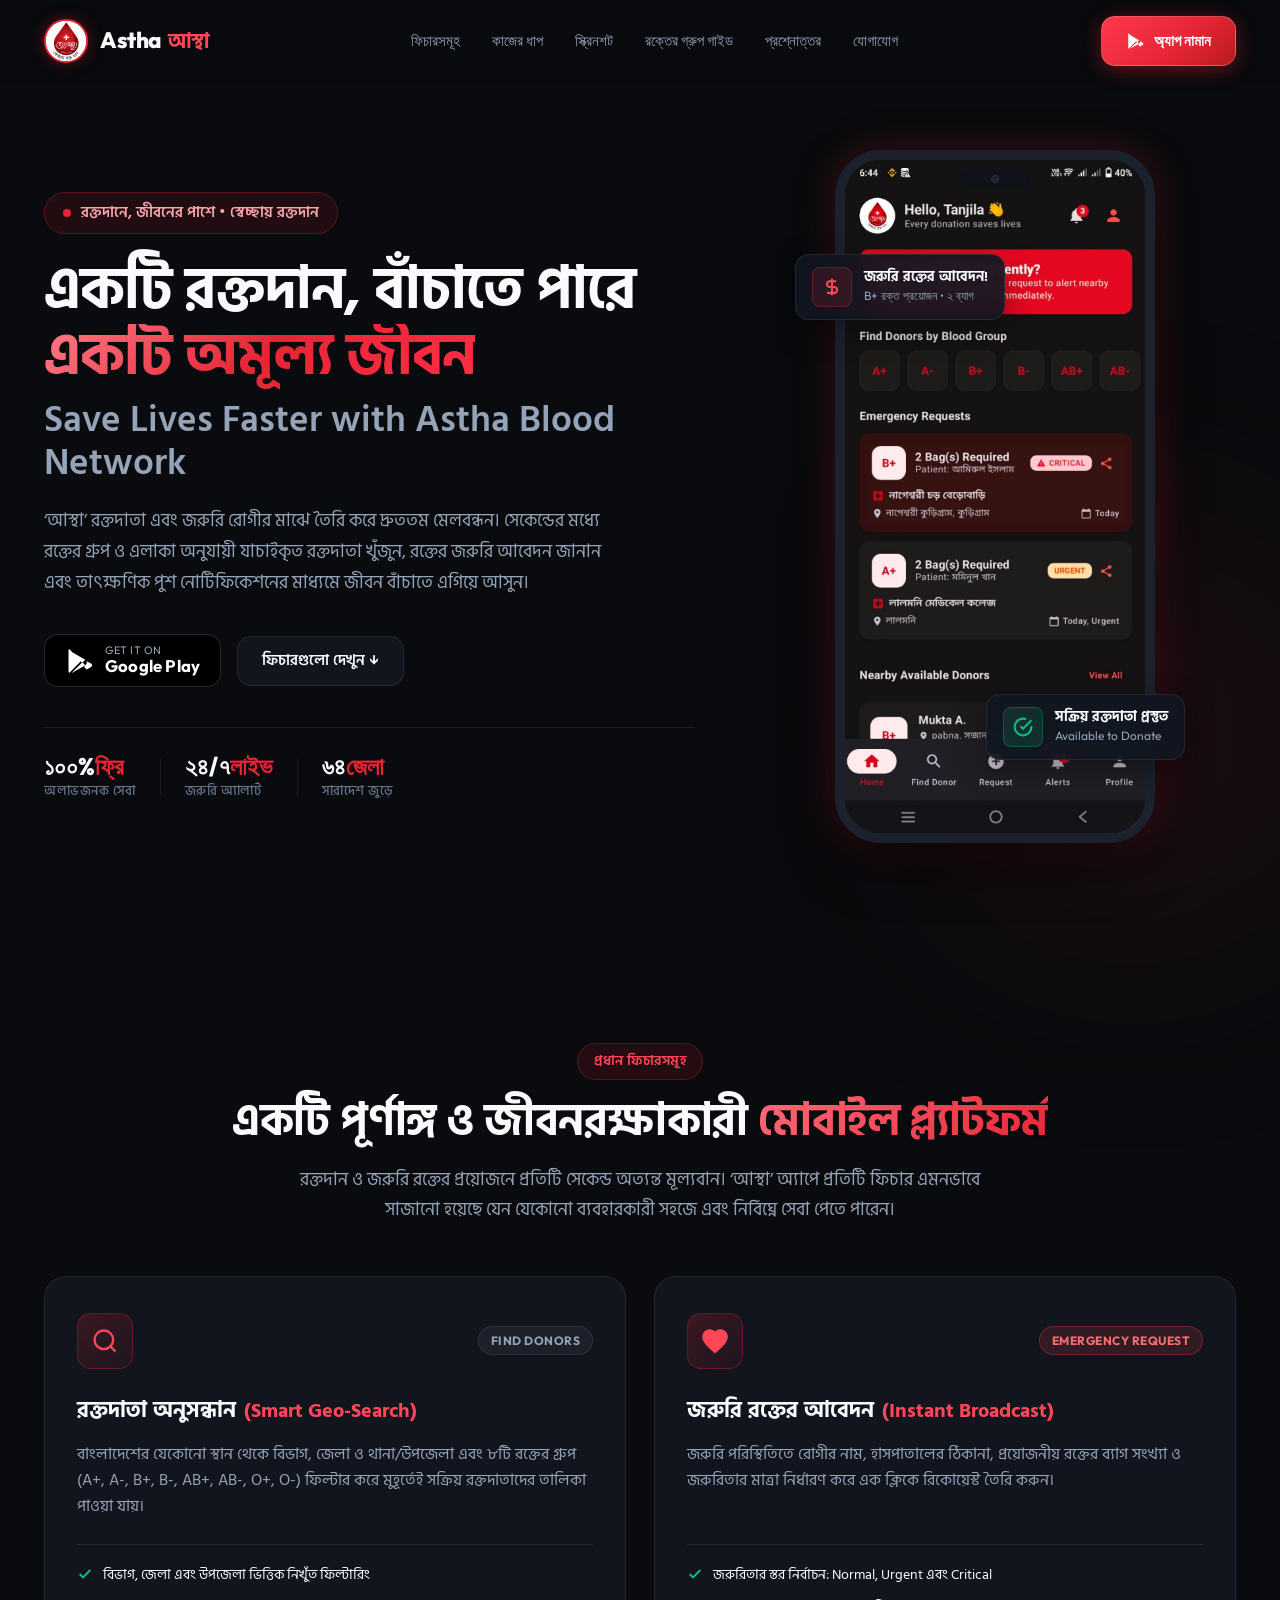
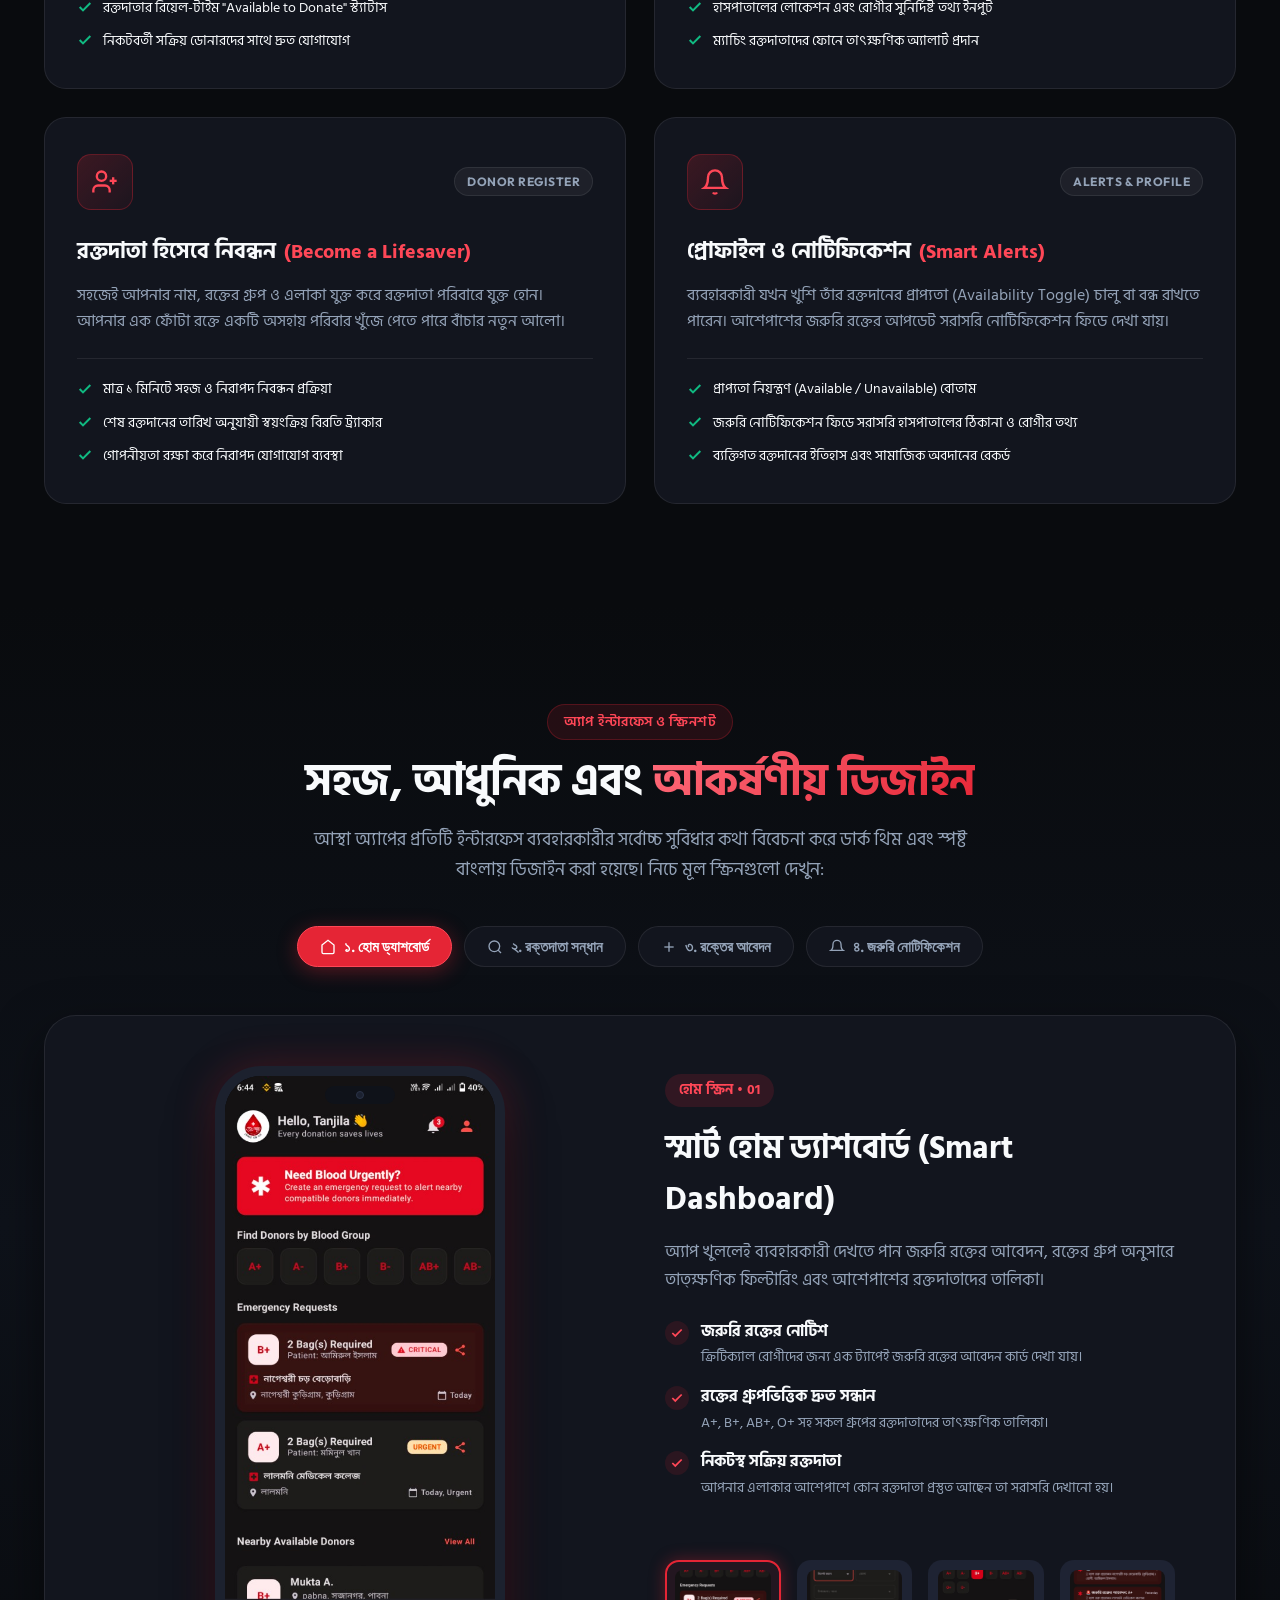
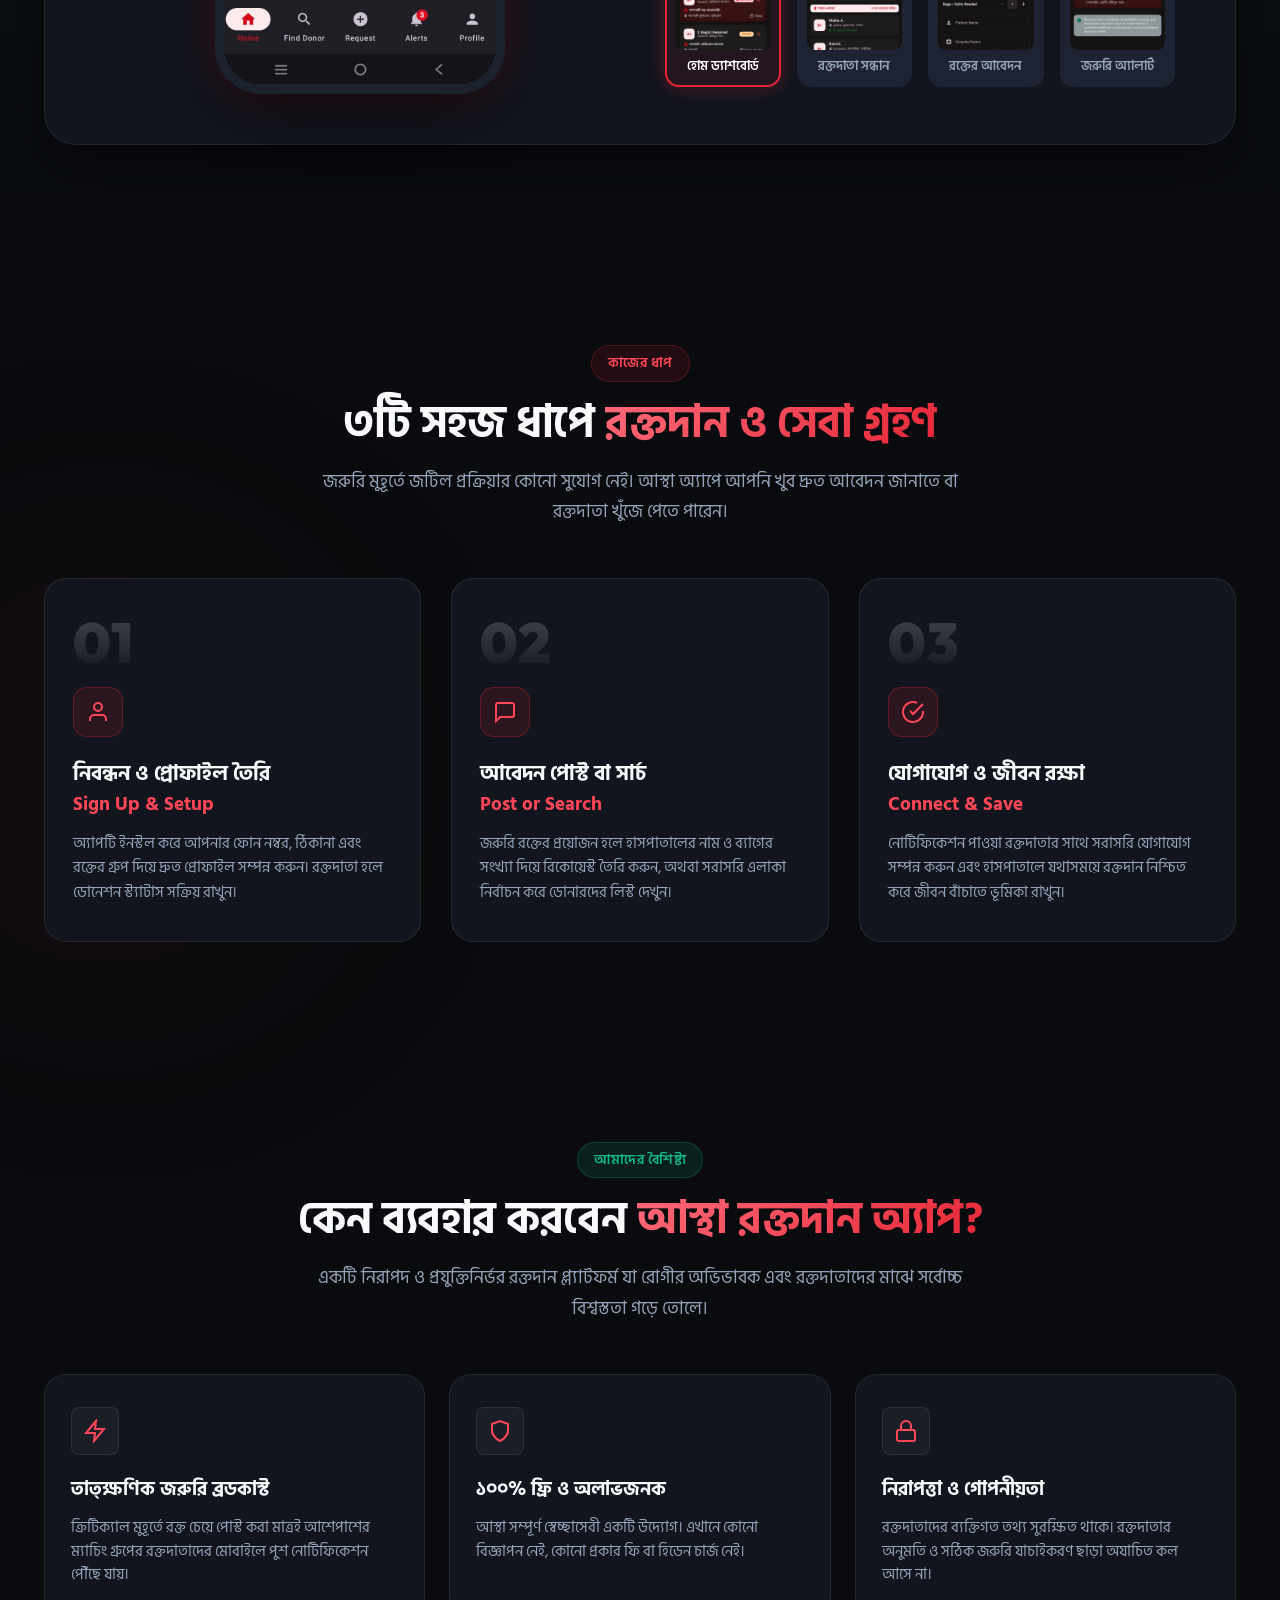
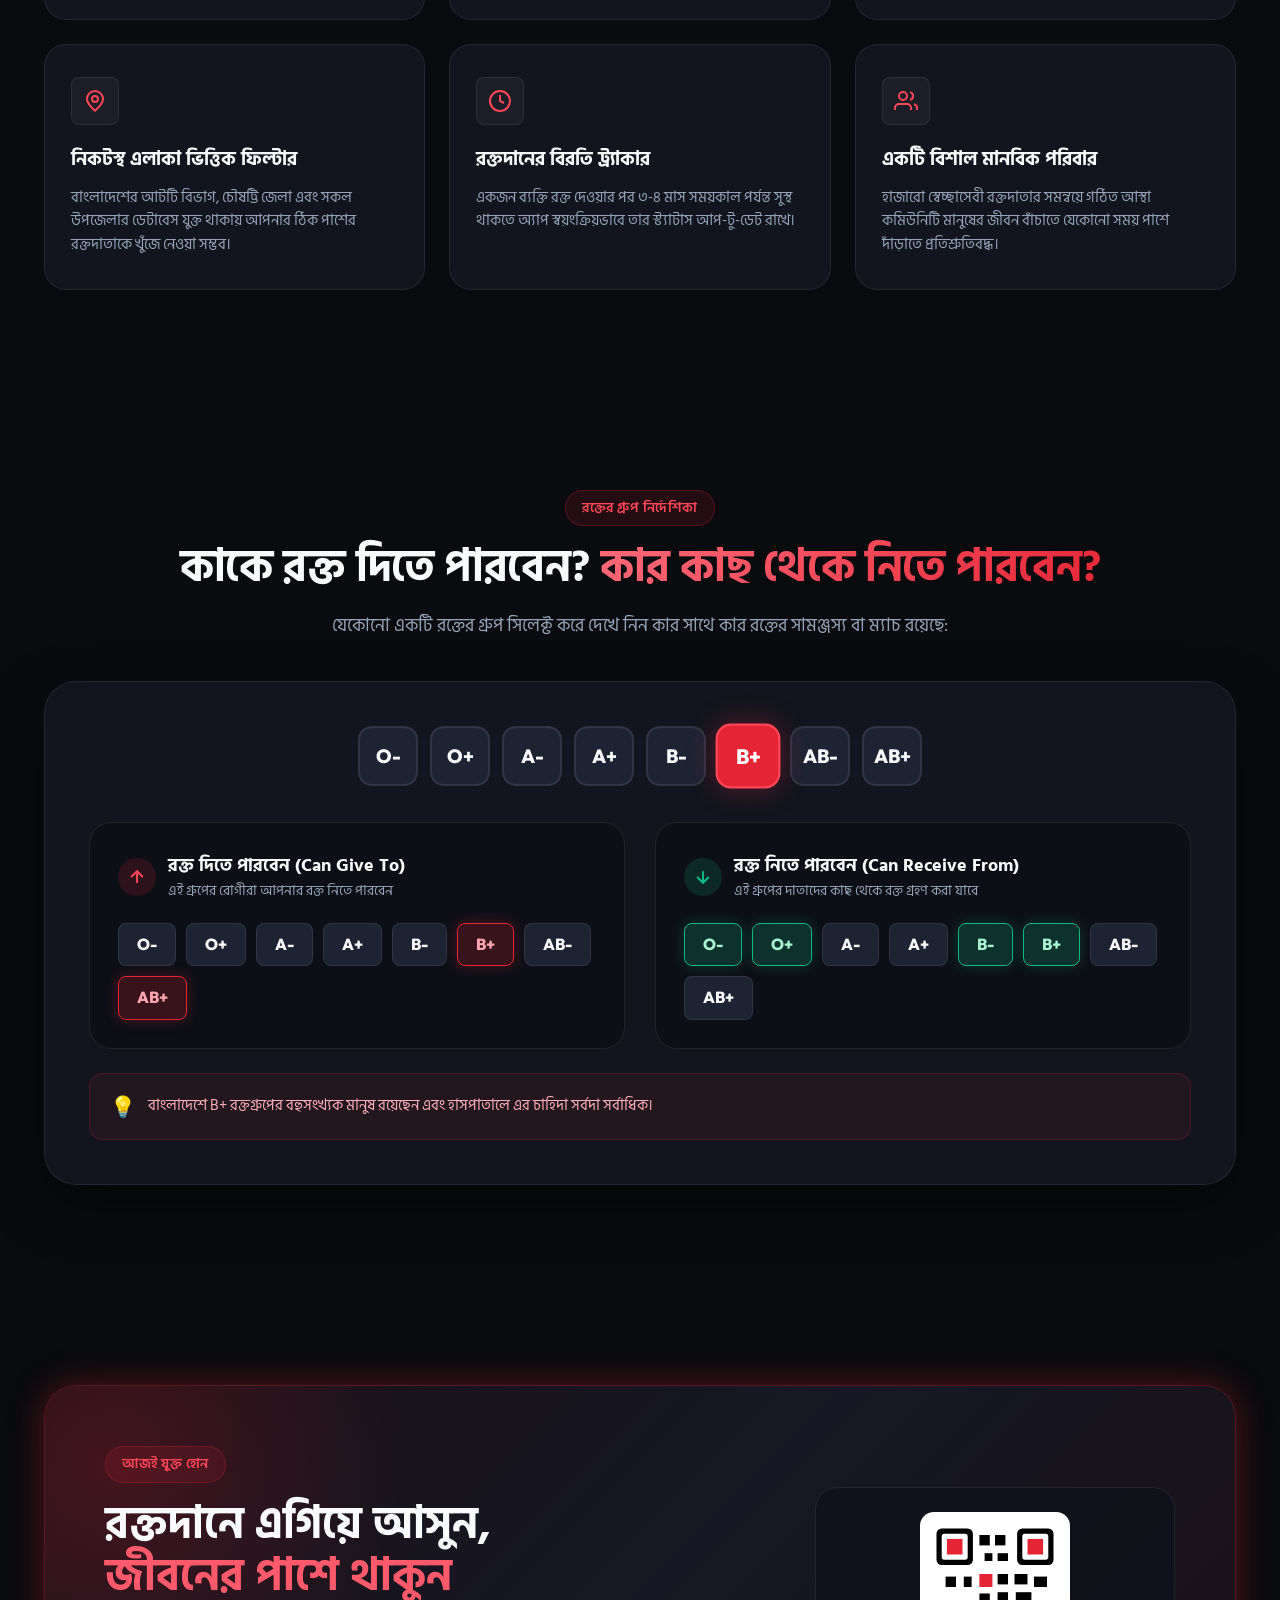
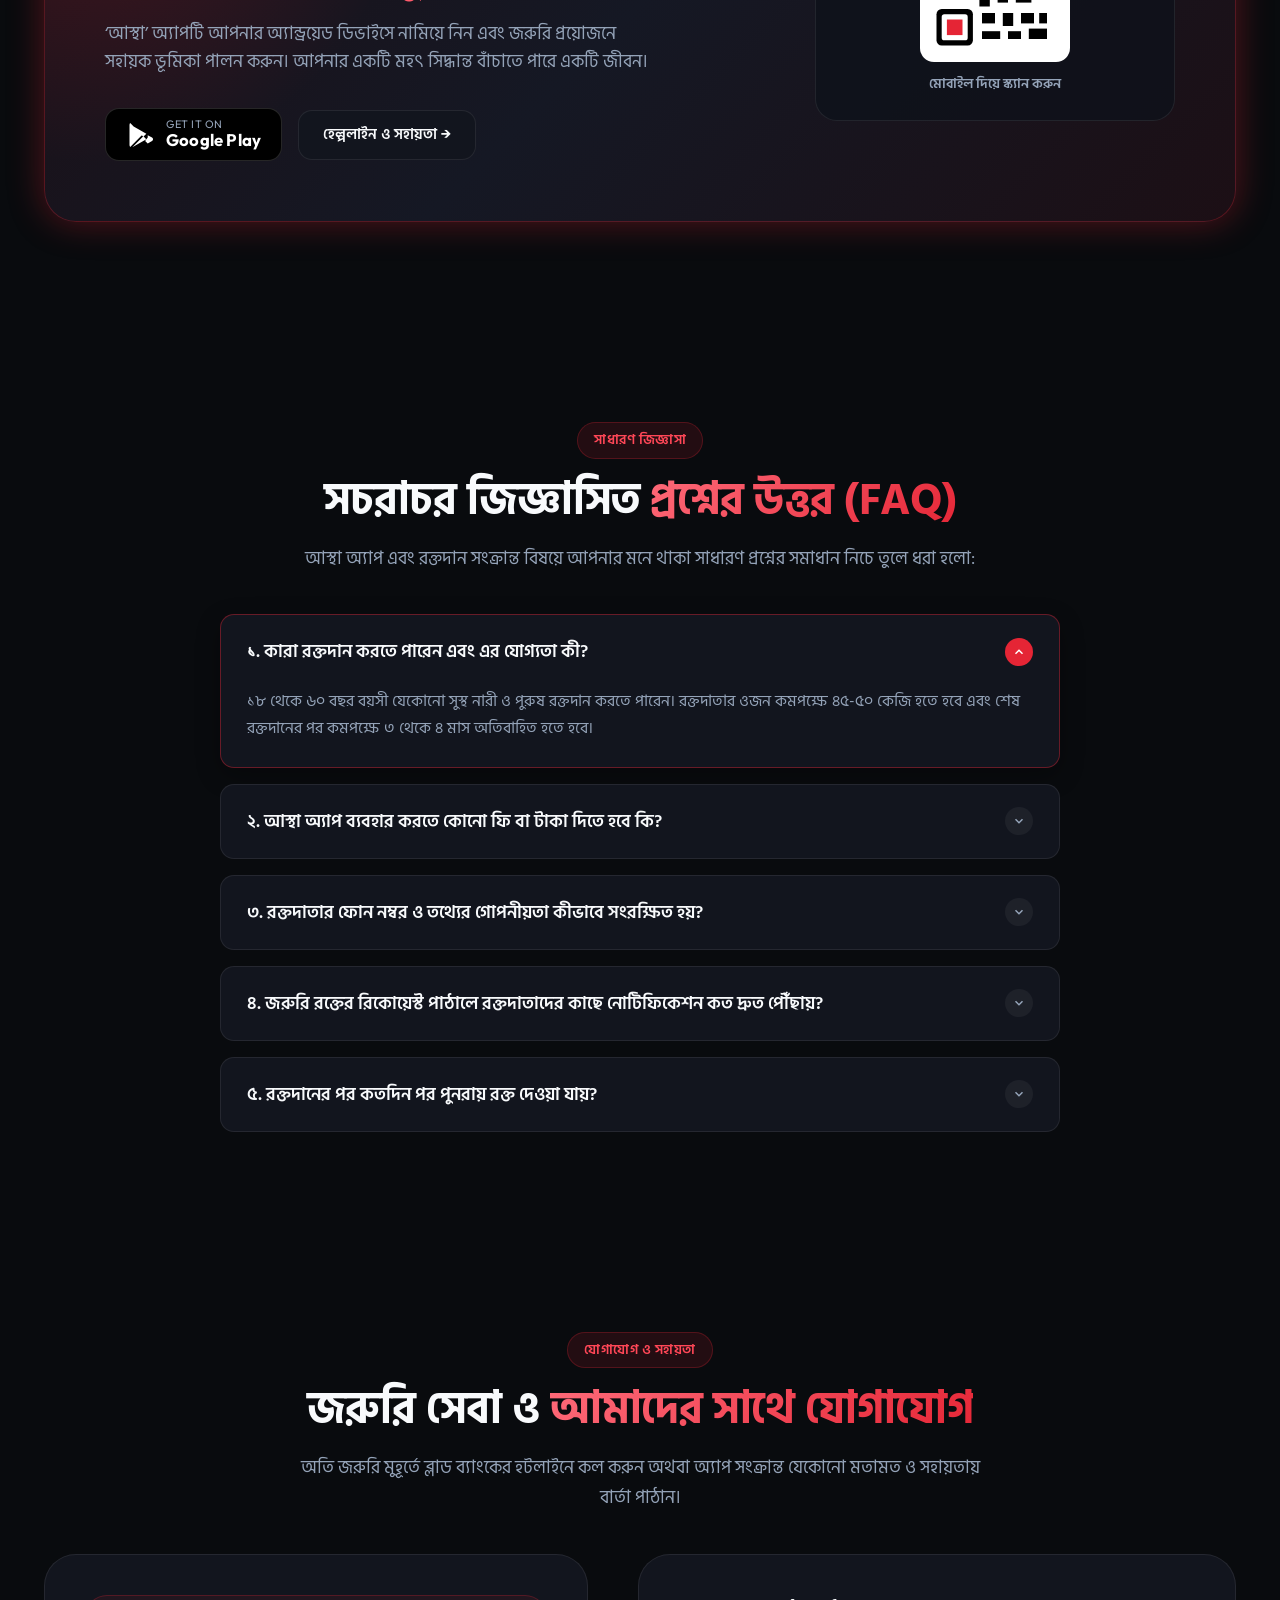
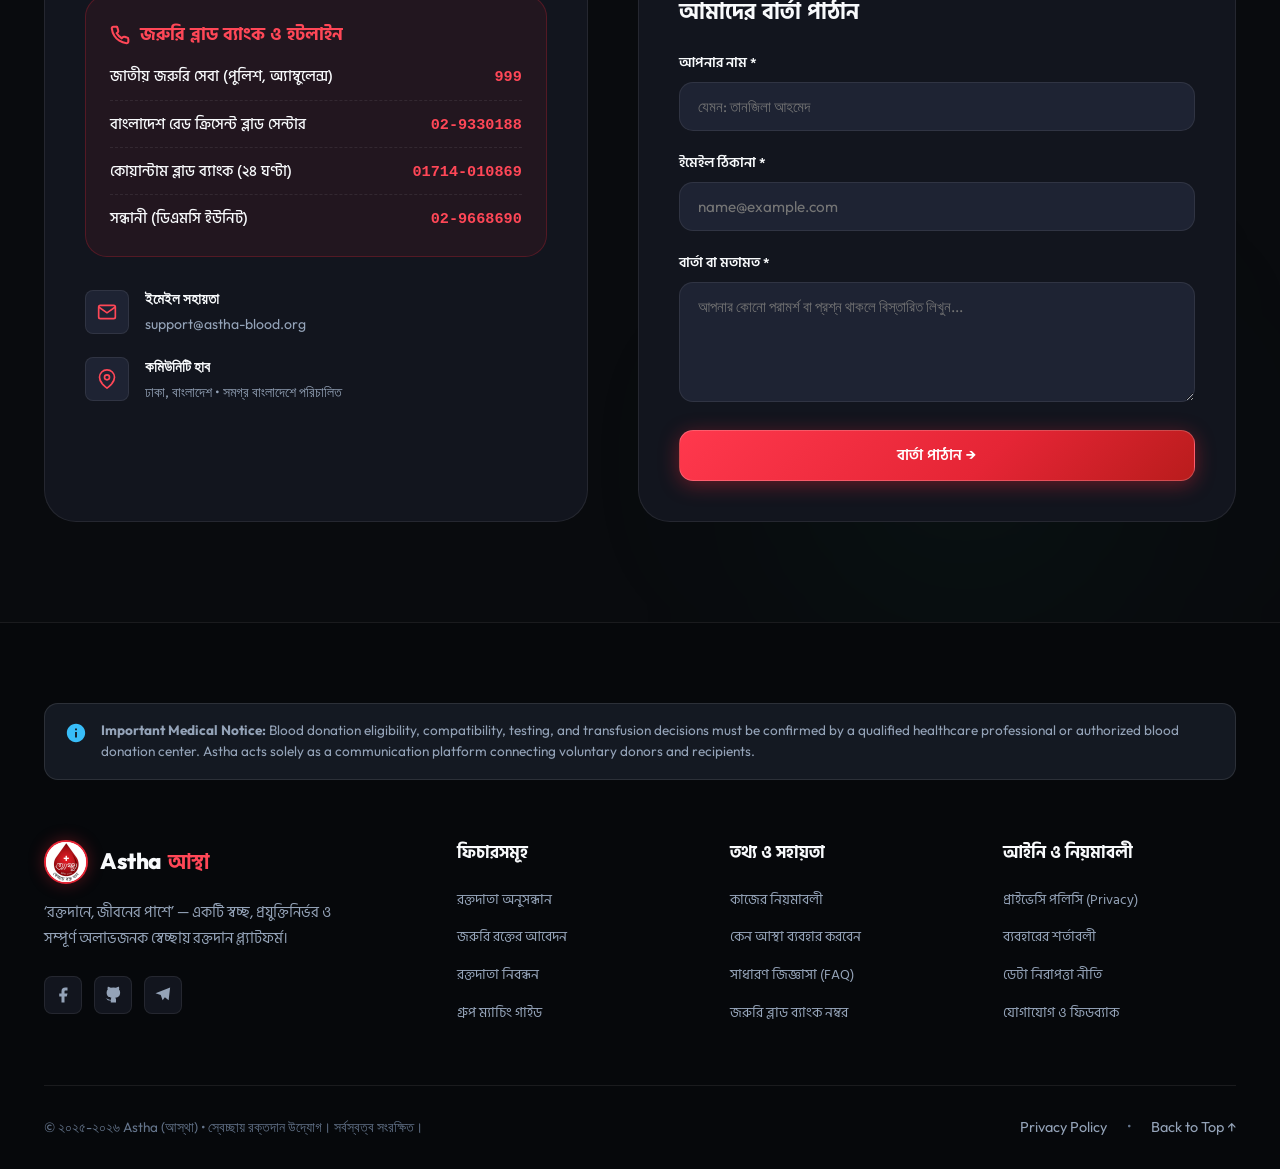
==== index.html @ 43934f1a "Initial Astha landing page" ====
<!DOCTYPE html>
<html lang="bn">
<head>
  <meta charset="UTF-8">
  <meta name="viewport" content="width=device-width, initial-scale=1.0">
  
  <!-- Primary Meta Tags -->
  <title>Astha (আস্থা) - রক্তদানে, জীবনের পাশে | Android Blood Donation App</title>
  <meta name="title" content="Astha (আস্থা) - রক্তদানে, জীবনের পাশে | Android Blood Donation App">
  <meta name="description" content="আস্থা (Astha) বাংলাদেশের একটি আধুনিক স্বেচ্ছায় রক্তদান অ্যান্ড্রয়েড অ্যাপ। জরুরি রক্তের প্রয়োজনে রক্তদাতা খুঁজুন, রক্তের আবেদন তৈরি করুন এবং তাৎক্ষণিক অ্যালার্ট পান।">
  <meta name="keywords" content="Astha, আস্থা, রক্তদান, রক্তদাতা, Blood Donation App, Bangladesh Blood Bank, Blood Donor App, স্বেচ্ছায় রক্তদান">
  <meta name="author" content="Astha Team">
  <meta name="theme-color" content="#E52535">

  <!-- Open Graph / Facebook -->
  <meta property="og:type" content="website">
  <meta property="og:url" content="./">
  <meta property="og:title" content="Astha (আস্থা) - রক্তদানে, জীবনের পাশে">
  <meta property="og:description" content="জরুরি রক্তের প্রয়োজনে মুহূর্তের মধ্যে নিকটস্থ রক্তদাতা খুঁজুন এবং আবেদন জানান। সম্পূর্ণ বিনামূল্যে এবং নিরাপদ।">
  <meta property="og:image" content="./assets/images/logo.jpg">

  <!-- Favicon -->
  <link rel="icon" type="image/svg+xml" href="./assets/images/favicon.svg">
  <link rel="shortcut icon" href="./assets/images/favicon.svg">

  <!-- Stylesheet -->
  <link rel="stylesheet" href="./css/style.css">
</head>
<body>

  <!-- Ambient Light Effects -->
  <div class="bg-ambient bg-ambient-1" aria-hidden="true"></div>
  <div class="bg-ambient bg-ambient-2" aria-hidden="true"></div>
  <div class="bg-ambient bg-ambient-3" aria-hidden="true"></div>

  <!-- Navigation Bar -->
  <header class="navbar" id="navbar">
    <div class="container nav-container">
      <a href="./index.html" class="brand-logo" id="navBrand">
        <div class="logo-img-wrapper">
          <img src="./assets/images/logo.jpg" alt="Astha Logo" width="40" height="40">
        </div>
        <div class="brand-name">
          Astha <span class="brand-name-bn">আস্থা</span>
        </div>
      </a>

      <!-- Desktop Nav Links -->
      <ul class="nav-links">
        <li><a href="#features" class="nav-link">ফিচারসমূহ</a></li>
        <li><a href="#how-it-works" class="nav-link">কাজের ধাপ</a></li>
        <li><a href="#screenshots" class="nav-link">স্ক্রিনশট</a></li>
        <li><a href="#compatibility" class="nav-link">রক্তের গ্রুপ গাইড</a></li>
        <li><a href="#faq" class="nav-link">প্রশ্নোত্তর</a></li>
        <li><a href="#contact" class="nav-link">যোগাযোগ</a></li>
      </ul>

      <!-- Nav CTA -->
      <div class="nav-cta">
        <a href="#download" class="btn btn-primary" id="headerDownloadBtn">
          <svg width="18" height="18" viewBox="0 0 24 24" fill="currentColor">
            <path d="M3.609 1.814L13.792 12 3.61 22.186a2.38 2.38 0 0 1-.61-1.637V3.451c0-.624.23-1.206.609-1.637zm11.24 11.24l2.58 2.58-12.01 6.84 9.43-9.42zm2.58-2.108l-2.58 2.58-9.43-9.42 12.01 6.84zm1.196 1.183l3.68 2.09a1.69 1.69 0 0 1 0 2.962l-3.68 2.09-2.22-2.22 2.22-2.922z"/>
          </svg>
          অ্যাপ নামান
        </a>
        <button class="mobile-toggle" id="mobileToggle" aria-label="Toggle Menu">
          <span></span>
          <span></span>
          <span></span>
        </button>
      </div>
    </div>
  </header>

  <!-- Mobile Drawer -->
  <div class="mobile-drawer" id="mobileDrawer">
    <ul class="mobile-nav-links">
      <li><a href="#features" class="mobile-nav-link"><span>ফিচারসমূহ (Features)</span> <span>&rarr;</span></a></li>
      <li><a href="#how-it-works" class="mobile-nav-link"><span>কাজের ধাপ (How it Works)</span> <span>&rarr;</span></a></li>
      <li><a href="#screenshots" class="mobile-nav-link"><span>অ্যাপ স্ক্রিনশট (Screenshots)</span> <span>&rarr;</span></a></li>
      <li><a href="#compatibility" class="mobile-nav-link"><span>রক্তের গ্রুপ নির্দেশিকা</span> <span>&rarr;</span></a></li>
      <li><a href="#why-astha" class="mobile-nav-link"><span>কেন আস্থা? (Why Astha)</span> <span>&rarr;</span></a></li>
      <li><a href="#faq" class="mobile-nav-link"><span>সাধারণ জিজ্ঞাসা (FAQ)</span> <span>&rarr;</span></a></li>
      <li><a href="#contact" class="mobile-nav-link"><span>জরুরি হেল্পলাইন ও যোগাযোগ</span> <span>&rarr;</span></a></li>
      <li><a href="./privacy.html" class="mobile-nav-link"><span>প্রাইভেসি পলিসি (Privacy Policy)</span> <span>&rarr;</span></a></li>
    </ul>
    <div style="margin-top: auto;">
      <a href="#download" class="btn btn-primary" style="width: 100%; text-align: center;">
        Google Play থেকে ডাউনলোড করুন
      </a>
    </div>
  </div>

  <!-- Hero Section -->
  <section class="section hero-section" id="hero">
    <div class="container hero-grid">
      
      <!-- Hero Content -->
      <div class="hero-content">
        <div class="hero-badge">
          <div class="pulse-dot"></div>
          <span class="hero-badge-text bn-font">রক্তদানে, জীবনের পাশে • স্বেচ্ছায় রক্তদান</span>
        </div>

        <h1 class="hero-title bn-font">
          একটি রক্তদান, বাঁচাতে পারে<br>
          <span class="gradient-text">একটি অমূল্য জীবন</span>
          <span class="bn-sub">Save Lives Faster with Astha Blood Network</span>
        </h1>

        <p class="hero-description bn-font">
          ‘আস্থা’ রক্তদাতা এবং জরুরি রোগীর মাঝে তৈরি করে দ্রুততম মেলবন্ধন। সেকেন্ডের মধ্যে রক্তের গ্রুপ ও এলাকা অনুযায়ী যাচাইকৃত রক্তদাতা খুঁজুন, রক্তের জরুরি আবেদন জানান এবং তাৎক্ষণিক পুশ নোটিফিকেশনের মাধ্যমে জীবন বাঁচাতে এগিয়ে আসুন।
        </p>

        <!-- CTA Buttons -->
        <div class="hero-actions">
          <a href="#download" class="btn-playstore" id="heroPlayBtn">
            <svg class="playstore-icon" viewBox="0 0 24 24" fill="currentColor">
              <path d="M3.609 1.814L13.792 12 3.61 22.186a2.38 2.38 0 0 1-.61-1.637V3.451c0-.624.23-1.206.609-1.637zm11.24 11.24l2.58 2.58-12.01 6.84 9.43-9.42zm2.58-2.108l-2.58 2.58-9.43-9.42 12.01 6.84zm1.196 1.183l3.68 2.09a1.69 1.69 0 0 1 0 2.962l-3.68 2.09-2.22-2.22 2.22-2.922z"/>
            </svg>
            <div>
              <span class="playstore-sub">GET IT ON</span>
              <span class="playstore-main">Google Play</span>
            </div>
          </a>

          <a href="#features" class="btn btn-secondary bn-font" id="heroLearnBtn">
            ফিচারগুলো দেখুন &darr;
          </a>
        </div>

        <!-- Trust / Stats Bar -->
        <div class="hero-stats">
          <div class="stat-item">
            <div class="stat-number">১০০%<span>ফ্রি</span></div>
            <div class="stat-label bn-font">অলাভজনক সেবা</div>
          </div>
          <div class="stat-divider"></div>
          <div class="stat-item">
            <div class="stat-number">২৪/৭<span>লাইভ</span></div>
            <div class="stat-label bn-font">জরুরি অ্যালার্ট</div>
          </div>
          <div class="stat-divider"></div>
          <div class="stat-item">
            <div class="stat-number">৬৪<span>জেলা</span></div>
            <div class="stat-label bn-font">সারাদেশ জুড়ে</div>
          </div>
        </div>
      </div>

      <!-- Hero Visual Phone Mockup -->
      <div class="hero-visual">
        <div class="phone-mockup-wrapper">
          <div class="phone-glow-ring"></div>
          
          <!-- Floating Badge 1: Emergency Blood Request -->
          <div class="floating-badge floating-badge-1">
            <div class="badge-icon-box red">
              <svg width="20" height="20" viewBox="0 0 24 24" fill="none" stroke="currentColor" stroke-width="2.5">
                <path d="M12 2v20M17 5H9.5a3.5 3.5 0 0 0 0 7h5a3.5 3.5 0 0 1 0 7H6"></path>
              </svg>
            </div>
            <div>
              <div class="badge-text-title bn-font">জরুরি রক্তের আবেদন!</div>
              <div class="badge-text-sub">B+ রক্ত প্রয়োজন • ২ ব্যাগ</div>
            </div>
          </div>

          <!-- Phone Frame -->
          <div class="phone-frame">
            <div class="phone-camera-notch">
              <div class="notch-lens"></div>
            </div>
            <img src="./assets/images/screen-home.jpg" alt="Astha Home Dashboard Screen" class="phone-screen" id="heroScreenImg">
          </div>

          <!-- Floating Badge 2: Available Donors -->
          <div class="floating-badge floating-badge-2">
            <div class="badge-icon-box green">
              <svg width="20" height="20" viewBox="0 0 24 24" fill="none" stroke="currentColor" stroke-width="2.5">
                <path d="M22 11.08V12a10 10 0 1 1-5.93-9.14"></path>
                <polyline points="22 4 12 14.01 9 11.01"></polyline>
              </svg>
            </div>
            <div>
              <div class="badge-text-title bn-font">সক্রিয় রক্তদাতা প্রস্তুত</div>
              <div class="badge-text-sub">Available to Donate</div>
            </div>
          </div>

        </div>
      </div>

    </div>
  </section>

  <!-- Core App Features Section -->
  <section class="section" id="features">
    <div class="container">
      
      <div class="text-center">
        <div class="section-tag bn-font">প্রধান ফিচারসমূহ</div>
        <h2 class="section-title bn-font">
          একটি পূর্ণাঙ্গ ও জীবনরক্ষাকারী <span>মোবাইল প্ল্যাটফর্ম</span>
        </h2>
        <p class="section-desc bn-font">
          রক্তদান ও জরুরি রক্তের প্রয়োজনে প্রতিটি সেকেন্ড অত্যন্ত মূল্যবান। ‘আস্থা’ অ্যাপে প্রতিটি ফিচার এমনভাবে সাজানো হয়েছে যেন যেকোনো ব্যবহারকারী সহজে এবং নির্বিঘ্নে সেবা পেতে পারেন।
        </p>
      </div>

      <div class="features-grid">

        <!-- Feature 1: Find Blood Donor -->
        <div class="feature-card" id="feature-find-donor">
          <div class="feature-card-header">
            <div class="feature-icon-wrapper">
              <svg width="28" height="28" viewBox="0 0 24 24" fill="none" stroke="currentColor" stroke-width="2">
                <circle cx="11" cy="11" r="8"></circle>
                <line x1="21" y1="21" x2="16.65" y2="16.65"></line>
              </svg>
            </div>
            <span class="feature-pill">Find Donors</span>
          </div>
          <h3 class="feature-title bn-font">
            রক্তদাতা অনুসন্ধান <span class="feature-title-bn">(Smart Geo-Search)</span>
          </h3>
          <p class="feature-description bn-font">
            বাংলাদেশের যেকোনো স্থান থেকে বিভাগ, জেলা ও থানা/উপজেলা এবং ৮টি রক্তের গ্রুপ (A+, A-, B+, B-, AB+, AB-, O+, O-) ফিল্টার করে মুহূর্তেই সক্রিয় রক্তদাতাদের তালিকা পাওয়া যায়।
          </p>
          <ul class="feature-highlights bn-font">
            <li class="feature-highlight-item">
              <svg width="16" height="16" viewBox="0 0 24 24" fill="none" stroke="currentColor" stroke-width="3"><polyline points="20 6 9 17 4 12"></polyline></svg>
              <span>বিভাগ, জেলা এবং উপজেলা ভিত্তিক নিখুঁত ফিল্টারিং</span>
            </li>
            <li class="feature-highlight-item">
              <svg width="16" height="16" viewBox="0 0 24 24" fill="none" stroke="currentColor" stroke-width="3"><polyline points="20 6 9 17 4 12"></polyline></svg>
              <span>রক্তদাতার রিয়েল-টাইম "Available to Donate" স্ট্যাটাস</span>
            </li>
            <li class="feature-highlight-item">
              <svg width="16" height="16" viewBox="0 0 24 24" fill="none" stroke="currentColor" stroke-width="3"><polyline points="20 6 9 17 4 12"></polyline></svg>
              <span>নিকটবর্তী সক্রিয় ডোনারদের সাথে দ্রুত যোগাযোগ</span>
            </li>
          </ul>
        </div>

        <!-- Feature 2: Create Blood Request -->
        <div class="feature-card" id="feature-blood-request">
          <div class="feature-card-header">
            <div class="feature-icon-wrapper">
              <svg width="28" height="28" viewBox="0 0 24 24" fill="none" stroke="currentColor" stroke-width="2">
                <path d="M12 21.35l-1.45-1.32C5.4 15.36 2 12.28 2 8.5 2 5.42 4.42 3 7.5 3c1.74 0 3.41.81 4.5 2.09C13.09 3.81 14.76 3 16.5 3 19.58 3 22 5.42 22 8.5c0 3.78-3.4 6.86-8.55 11.54L12 21.35z" fill="currentColor"/>
              </svg>
            </div>
            <span class="feature-pill urgency">Emergency Request</span>
          </div>
          <h3 class="feature-title bn-font">
            জরুরি রক্তের আবেদন <span class="feature-title-bn">(Instant Broadcast)</span>
          </h3>
          <p class="feature-description bn-font">
            জরুরি পরিস্থিতিতে রোগীর নাম, হাসপাতালের ঠিকানা, প্রয়োজনীয় রক্তের ব্যাগ সংখ্যা ও জরুরিতার মাত্রা নির্ধারণ করে এক ক্লিকে রিকোয়েস্ট তৈরি করুন।
          </p>
          <ul class="feature-highlights bn-font">
            <li class="feature-highlight-item">
              <svg width="16" height="16" viewBox="0 0 24 24" fill="none" stroke="currentColor" stroke-width="3"><polyline points="20 6 9 17 4 12"></polyline></svg>
              <span>জরুরিতার স্তর নির্বাচন: Normal, Urgent এবং Critical</span>
            </li>
            <li class="feature-highlight-item">
              <svg width="16" height="16" viewBox="0 0 24 24" fill="none" stroke="currentColor" stroke-width="3"><polyline points="20 6 9 17 4 12"></polyline></svg>
              <span>হাসপাতালের লোকেশন এবং রোগীর সুনির্দিষ্ট তথ্য ইনপুট</span>
            </li>
            <li class="feature-highlight-item">
              <svg width="16" height="16" viewBox="0 0 24 24" fill="none" stroke="currentColor" stroke-width="3"><polyline points="20 6 9 17 4 12"></polyline></svg>
              <span>ম্যাচিং রক্তদাতাদের ফোনে তাৎক্ষণিক অ্যালার্ট প্রদান</span>
            </li>
          </ul>
        </div>

        <!-- Feature 3: Donor Registration -->
        <div class="feature-card" id="feature-donor-registration">
          <div class="feature-card-header">
            <div class="feature-icon-wrapper">
              <svg width="28" height="28" viewBox="0 0 24 24" fill="none" stroke="currentColor" stroke-width="2">
                <path d="M16 21v-2a4 4 0 0 0-4-4H6a4 4 0 0 0-4 4v2"></path>
                <circle cx="9" cy="7" r="4"></circle>
                <line x1="19" y1="8" x2="19" y2="14"></line>
                <line x1="22" y1="11" x2="16" y2="11"></line>
              </svg>
            </div>
            <span class="feature-pill">Donor Register</span>
          </div>
          <h3 class="feature-title bn-font">
            রক্তদাতা হিসেবে নিবন্ধন <span class="feature-title-bn">(Become a Lifesaver)</span>
          </h3>
          <p class="feature-description bn-font">
            সহজেই আপনার নাম, রক্তের গ্রুপ ও এলাকা যুক্ত করে রক্তদাতা পরিবারে যুক্ত হোন। আপনার এক ফোঁটা রক্তে একটি অসহায় পরিবার খুঁজে পেতে পারে বাঁচার নতুন আলো।
          </p>
          <ul class="feature-highlights bn-font">
            <li class="feature-highlight-item">
              <svg width="16" height="16" viewBox="0 0 24 24" fill="none" stroke="currentColor" stroke-width="3"><polyline points="20 6 9 17 4 12"></polyline></svg>
              <span>মাত্র ১ মিনিটে সহজ ও নিরাপদ নিবন্ধন প্রক্রিয়া</span>
            </li>
            <li class="feature-highlight-item">
              <svg width="16" height="16" viewBox="0 0 24 24" fill="none" stroke="currentColor" stroke-width="3"><polyline points="20 6 9 17 4 12"></polyline></svg>
              <span>শেষ রক্তদানের তারিখ অনুযায়ী স্বয়ংক্রিয় বিরতি ট্র্যাকার</span>
            </li>
            <li class="feature-highlight-item">
              <svg width="16" height="16" viewBox="0 0 24 24" fill="none" stroke="currentColor" stroke-width="3"><polyline points="20 6 9 17 4 12"></polyline></svg>
              <span>গোপনীয়তা রক্ষা করে নিরাপদ যোগাযোগ ব্যবস্থা</span>
            </li>
          </ul>
        </div>

        <!-- Feature 4: User Profile & Alerts -->
        <div class="feature-card" id="feature-profile">
          <div class="feature-card-header">
            <div class="feature-icon-wrapper">
              <svg width="28" height="28" viewBox="0 0 24 24" fill="none" stroke="currentColor" stroke-width="2">
                <path d="M18 8A6 6 0 0 0 6 8c0 7-3 9-3 9h18s-3-2-3-9"></path>
                <path d="M13.73 21a2 2 0 0 1-3.46 0"></path>
              </svg>
            </div>
            <span class="feature-pill">Alerts & Profile</span>
          </div>
          <h3 class="feature-title bn-font">
            প্রোফাইল ও নোটিফিকেশন <span class="feature-title-bn">(Smart Alerts)</span>
          </h3>
          <p class="feature-description bn-font">
            ব্যবহারকারী যখন খুশি তাঁর রক্তদানের প্রাপ্যতা (Availability Toggle) চালু বা বন্ধ রাখতে পারেন। আশেপাশের জরুরি রক্তের আপডেট সরাসরি নোটিফিকেশন ফিডে দেখা যায়।
          </p>
          <ul class="feature-highlights bn-font">
            <li class="feature-highlight-item">
              <svg width="16" height="16" viewBox="0 0 24 24" fill="none" stroke="currentColor" stroke-width="3"><polyline points="20 6 9 17 4 12"></polyline></svg>
              <span>প্রাপ্যতা নিয়ন্ত্রণ (Available / Unavailable) বোতাম</span>
            </li>
            <li class="feature-highlight-item">
              <svg width="16" height="16" viewBox="0 0 24 24" fill="none" stroke="currentColor" stroke-width="3"><polyline points="20 6 9 17 4 12"></polyline></svg>
              <span>জরুরি নোটিফিকেশন ফিডে সরাসরি হাসপাতালের ঠিকানা ও রোগীর তথ্য</span>
            </li>
            <li class="feature-highlight-item">
              <svg width="16" height="16" viewBox="0 0 24 24" fill="none" stroke="currentColor" stroke-width="3"><polyline points="20 6 9 17 4 12"></polyline></svg>
              <span>ব্যক্তিগত রক্তদানের ইতিহাস এবং সামাজিক অবদানের রেকর্ড</span>
            </li>
          </ul>
        </div>

      </div>
    </div>
  </section>

  <!-- Interactive Screenshots Showcase Section -->
  <section class="section screenshots-section" id="screenshots">
    <div class="container">
      
      <div class="text-center">
        <div class="section-tag bn-font">অ্যাপ ইন্টারফেস ও স্ক্রিনশট</div>
        <h2 class="section-title bn-font">
          সহজ, আধুনিক এবং <span>আকর্ষণীয় ডিজাইন</span>
        </h2>
        <p class="section-desc bn-font">
          আস্থা অ্যাপের প্রতিটি ইন্টারফেস ব্যবহারকারীর সর্বোচ্চ সুবিধার কথা বিবেচনা করে ডার্ক থিম এবং স্পষ্ট বাংলায় ডিজাইন করা হয়েছে। নিচে মূল স্ক্রিনগুলো দেখুন:
        </p>
      </div>

      <!-- Screenshot Navigation Tabs -->
      <div class="screenshots-tabs">
        <button class="screenshot-tab active" data-screen="home">
          <svg width="16" height="16" viewBox="0 0 24 24" fill="none" stroke="currentColor" stroke-width="2"><path d="M3 9l9-7 9 7v11a2 2 0 0 1-2 2H5a2 2 0 0 1-2-2z"></path></svg>
          ১. হোম ড্যাশবোর্ড
        </button>
        <button class="screenshot-tab" data-screen="find">
          <svg width="16" height="16" viewBox="0 0 24 24" fill="none" stroke="currentColor" stroke-width="2"><circle cx="11" cy="11" r="8"></circle><line x1="21" y1="21" x2="16.65" y2="16.65"></line></svg>
          ২. রক্তদাতা সন্ধান
        </button>
        <button class="screenshot-tab" data-screen="request">
          <svg width="16" height="16" viewBox="0 0 24 24" fill="none" stroke="currentColor" stroke-width="2"><line x1="12" y1="5" x2="12" y2="19"></line><line x1="5" y1="12" x2="19" y2="12"></line></svg>
          ৩. রক্তের আবেদন
        </button>
        <button class="screenshot-tab" data-screen="alerts">
          <svg width="16" height="16" viewBox="0 0 24 24" fill="none" stroke="currentColor" stroke-width="2"><path d="M18 8A6 6 0 0 0 6 8c0 7-3 9-3 9h18s-3-2-3-9"></path></svg>
          ৪. জরুরি নোটিফিকেশন
        </button>
      </div>

      <!-- Main Showcase Viewer -->
      <div class="showcase-display">
        
        <!-- Showcase Phone -->
        <div class="showcase-phone-container">
          <div class="showcase-phone">
            <div class="phone-frame">
              <div class="phone-camera-notch">
                <div class="notch-lens"></div>
              </div>
              <img src="./assets/images/screen-home.jpg" alt="Astha Screenshot" class="phone-screen" id="showcaseImg">
            </div>
          </div>
        </div>

        <!-- Showcase Information -->
        <div class="showcase-info">
          <div class="showcase-screen-badge bn-font" id="showcaseBadge">হোম স্ক্রিন • 01</div>
          <h3 class="showcase-title bn-font" id="showcaseTitle">স্মার্ট হোম ড্যাশবোর্ড (Smart Dashboard)</h3>
          <p class="showcase-desc bn-font" id="showcaseDesc">
            অ্যাপ খুললেই ব্যবহারকারী দেখতে পান জরুরি রক্তের আবেদন, রক্তের গ্রুপ অনুসারে তাত্ক্ষণিক ফিল্টারিং এবং আশেপাশের রক্তদাতাদের তালিকা।
          </p>

          <ul class="showcase-bullets bn-font" id="showcaseBullets">
            <li class="showcase-bullet">
              <div class="bullet-icon">
                <svg width="14" height="14" viewBox="0 0 24 24" fill="none" stroke="currentColor" stroke-width="3">
                  <polyline points="20 6 9 17 4 12"></polyline>
                </svg>
              </div>
              <div class="bullet-text">
                <strong>জরুরি রক্তের নোটিশ</strong>
                <span>ক্রিটিক্যাল রোগীদের জন্য এক ট্যাপেই জরুরি রক্তের আবেদন কার্ড দেখা যায়।</span>
              </div>
            </li>
            <li class="showcase-bullet">
              <div class="bullet-icon">
                <svg width="14" height="14" viewBox="0 0 24 24" fill="none" stroke="currentColor" stroke-width="3">
                  <polyline points="20 6 9 17 4 12"></polyline>
                </svg>
              </div>
              <div class="bullet-text">
                <strong>রক্তের গ্রুপভিত্তিক দ্রুত সন্ধান</strong>
                <span>A+, B+, AB+, O+ সহ সকল গ্রুপের রক্তদাতাদের তাৎক্ষণিক তালিকা।</span>
              </div>
            </li>
            <li class="showcase-bullet">
              <div class="bullet-icon">
                <svg width="14" height="14" viewBox="0 0 24 24" fill="none" stroke="currentColor" stroke-width="3">
                  <polyline points="20 6 9 17 4 12"></polyline>
                </svg>
              </div>
              <div class="bullet-text">
                <strong>নিকটস্থ সক্রিয় রক্তদাতা</strong>
                <span>আপনার এলাকার আশেপাশে কোন রক্তদাতা প্রস্তুত আছেন তা সরাসরি দেখানো হয়।</span>
              </div>
            </li>
          </ul>

          <!-- Thumbnail Selector Row -->
          <div class="gallery-nav-row">
            <div class="gallery-thumbnail active" data-screen="home">
              <div class="gallery-thumb-img-box">
                <img src="./assets/images/screen-home.jpg" alt="Home thumb">
              </div>
              <div class="gallery-thumb-label bn-font">হোম ড্যাশবোর্ড</div>
            </div>
            <div class="gallery-thumbnail" data-screen="find">
              <div class="gallery-thumb-img-box">
                <img src="./assets/images/screen-find.jpg" alt="Find thumb">
              </div>
              <div class="gallery-thumb-label bn-font">রক্তদাতা সন্ধান</div>
            </div>
            <div class="gallery-thumbnail" data-screen="request">
              <div class="gallery-thumb-img-box">
                <img src="./assets/images/screen-request.jpg" alt="Request thumb">
              </div>
              <div class="gallery-thumb-label bn-font">রক্তের আবেদন</div>
            </div>
            <div class="gallery-thumbnail" data-screen="alerts">
              <div class="gallery-thumb-img-box">
                <img src="./assets/images/screen-alerts.jpg" alt="Alerts thumb">
              </div>
              <div class="gallery-thumb-label bn-font">জরুরি অ্যালার্ট</div>
            </div>
          </div>

        </div>

      </div>

    </div>
  </section>

  <!-- How Astha Works Section -->
  <section class="section" id="how-it-works">
    <div class="container">
      
      <div class="text-center">
        <div class="section-tag bn-font">কাজের ধাপ</div>
        <h2 class="section-title bn-font">
          ৩টি সহজ ধাপে <span>রক্তদান ও সেবা গ্রহণ</span>
        </h2>
        <p class="section-desc bn-font">
          জরুরি মুহূর্তে জটিল প্রক্রিয়ার কোনো সুযোগ নেই। আস্থা অ্যাপে আপনি খুব দ্রুত আবেদন জানাতে বা রক্তদাতা খুঁজে পেতে পারেন।
        </p>
      </div>

      <div class="steps-container">
        
        <!-- Step 1 -->
        <div class="step-card">
          <div class="step-number">01</div>
          <div class="step-icon-box">
            <svg width="24" height="24" viewBox="0 0 24 24" fill="none" stroke="currentColor" stroke-width="2">
              <path d="M20 21v-2a4 4 0 0 0-4-4H8a4 4 0 0 0-4 4v2"></path>
              <circle cx="12" cy="7" r="4"></circle>
            </svg>
          </div>
          <h3 class="step-title bn-font">
            নিবন্ধন ও প্রোফাইল তৈরি
            <span class="step-title-bn">Sign Up & Setup</span>
          </h3>
          <p class="step-description bn-font">
            অ্যাপটি ইনস্টল করে আপনার ফোন নম্বর, ঠিকানা এবং রক্তের গ্রুপ দিয়ে দ্রুত প্রোফাইল সম্পন্ন করুন। রক্তদাতা হলে ডোনেশন স্ট্যাটাস সক্রিয় রাখুন।
          </p>
        </div>

        <!-- Step 2 -->
        <div class="step-card">
          <div class="step-number">02</div>
          <div class="step-icon-box">
            <svg width="24" height="24" viewBox="0 0 24 24" fill="none" stroke="currentColor" stroke-width="2">
              <path d="M21 15a2 2 0 0 1-2 2H7l-4 4V5a2 2 0 0 1 2-2h14a2 2 0 0 1 2 2z"></path>
            </svg>
          </div>
          <h3 class="step-title bn-font">
            আবেদন পোস্ট বা সার্চ
            <span class="step-title-bn">Post or Search</span>
          </h3>
          <p class="step-description bn-font">
            জরুরি রক্তের প্রয়োজন হলে হাসপাতালের নাম ও ব্যাগের সংখ্যা দিয়ে রিকোয়েস্ট তৈরি করুন, অথবা সরাসরি এলাকা নির্বাচন করে ডোনারদের লিস্ট দেখুন।
          </p>
        </div>

        <!-- Step 3 -->
        <div class="step-card">
          <div class="step-number">03</div>
          <div class="step-icon-box">
            <svg width="24" height="24" viewBox="0 0 24 24" fill="none" stroke="currentColor" stroke-width="2">
              <path d="M22 11.08V12a10 10 0 1 1-5.93-9.14"></path>
              <polyline points="22 4 12 14.01 9 11.01"></polyline>
            </svg>
          </div>
          <h3 class="step-title bn-font">
            যোগাযোগ ও জীবন রক্ষা
            <span class="step-title-bn">Connect & Save</span>
          </h3>
          <p class="step-description bn-font">
            নোটিফিকেশন পাওয়া রক্তদাতার সাথে সরাসরি যোগাযোগ সম্পন্ন করুন এবং হাসপাতালে যথাসময়ে রক্তদান নিশ্চিত করে জীবন বাঁচাতে ভূমিকা রাখুন।
          </p>
        </div>

      </div>

    </div>
  </section>

  <!-- Why Choose Astha Section -->
  <section class="section" id="why-astha">
    <div class="container">
      
      <div class="text-center">
        <div class="section-tag green bn-font">আমাদের বৈশিষ্ট্য</div>
        <h2 class="section-title bn-font">
          কেন ব্যবহার করবেন <span>আস্থা রক্তদান অ্যাপ?</span>
        </h2>
        <p class="section-desc bn-font">
          একটি নিরাপদ ও প্রযুক্তিনির্ভর রক্তদান প্ল্যাটফর্ম যা রোগীর অভিভাবক এবং রক্তদাতাদের মাঝে সর্বোচ্চ বিশ্বস্ততা গড়ে তোলে।
        </p>
      </div>

      <div class="why-grid">
        
        <!-- 1 -->
        <div class="why-card">
          <div class="why-icon">
            <svg width="24" height="24" viewBox="0 0 24 24" fill="none" stroke="currentColor" stroke-width="2">
              <polygon points="13 2 3 14 12 14 11 22 21 10 12 10 13 2"></polygon>
            </svg>
          </div>
          <h3 class="why-title bn-font">তাত্ক্ষণিক জরুরি ব্রডকাস্ট</h3>
          <p class="why-desc bn-font">
            ক্রিটিক্যাল মুহূর্তে রক্ত চেয়ে পোস্ট করা মাত্রই আশেপাশের ম্যাচিং গ্রুপের রক্তদাতাদের মোবাইলে পুশ নোটিফিকেশন পৌঁছে যায়।
          </p>
        </div>

        <!-- 2 -->
        <div class="why-card">
          <div class="why-icon">
            <svg width="24" height="24" viewBox="0 0 24 24" fill="none" stroke="currentColor" stroke-width="2">
              <path d="M12 22s8-4 8-10V5l-8-3-8 3v7c0 6 8 10 8 10z"></path>
            </svg>
          </div>
          <h3 class="why-title bn-font">১০০% ফ্রি ও অলাভজনক</h3>
          <p class="why-desc bn-font">
            আস্থা সম্পূর্ণ স্বেচ্ছাসেবী একটি উদ্যোগ। এখানে কোনো বিজ্ঞাপন নেই, কোনো প্রকার ফি বা হিডেন চার্জ নেই।
          </p>
        </div>

        <!-- 3 -->
        <div class="why-card">
          <div class="why-icon">
            <svg width="24" height="24" viewBox="0 0 24 24" fill="none" stroke="currentColor" stroke-width="2">
              <rect x="3" y="11" width="18" height="11" rx="2" ry="2"></rect>
              <path d="M7 11V7a5 5 0 0 1 10 0v4"></path>
            </svg>
          </div>
          <h3 class="why-title bn-font">নিরাপত্তা ও গোপনীয়তা</h3>
          <p class="why-desc bn-font">
            রক্তদাতাদের ব্যক্তিগত তথ্য সুরক্ষিত থাকে। রক্তদাতার অনুমতি ও সঠিক জরুরি যাচাইকরণ ছাড়া অযাচিত কল আসে না।
          </p>
        </div>

        <!-- 4 -->
        <div class="why-card">
          <div class="why-icon">
            <svg width="24" height="24" viewBox="0 0 24 24" fill="none" stroke="currentColor" stroke-width="2">
              <circle cx="12" cy="10" r="3"></circle>
              <path d="M12 21.7C17.3 17 20 13 20 10a8 8 0 1 0-16 0c0 3 2.7 6.9 8 11.7z"></path>
            </svg>
          </div>
          <h3 class="why-title bn-font">নিকটস্থ এলাকা ভিত্তিক ফিল্টার</h3>
          <p class="why-desc bn-font">
            বাংলাদেশের আটটি বিভাগ, চৌষট্টি জেলা এবং সকল উপজেলার ডেটাবেস যুক্ত থাকায় আপনার ঠিক পাশের রক্তদাতাকে খুঁজে নেওয়া সম্ভব।
          </p>
        </div>

        <!-- 5 -->
        <div class="why-card">
          <div class="why-icon">
            <svg width="24" height="24" viewBox="0 0 24 24" fill="none" stroke="currentColor" stroke-width="2">
              <circle cx="12" cy="12" r="10"></circle>
              <polyline points="12 6 12 12 16 14"></polyline>
            </svg>
          </div>
          <h3 class="why-title bn-font">রক্তদানের বিরতি ট্র্যাকার</h3>
          <p class="why-desc bn-font">
            একজন ব্যক্তি রক্ত দেওয়ার পর ৩-৪ মাস সময়কাল পর্যন্ত সুস্থ থাকতে অ্যাপ স্বয়ংক্রিয়ভাবে তার স্ট্যাটাস আপ-টু-ডেট রাখে।
          </p>
        </div>

        <!-- 6 -->
        <div class="why-card">
          <div class="why-icon">
            <svg width="24" height="24" viewBox="0 0 24 24" fill="none" stroke="currentColor" stroke-width="2">
              <path d="M17 21v-2a4 4 0 0 0-4-4H5a4 4 0 0 0-4 4v2"></path>
              <circle cx="9" cy="7" r="4"></circle>
              <path d="M23 21v-2a4 4 0 0 0-3-3.87"></path>
              <path d="M16 3.13a4 4 0 0 1 0 7.75"></path>
            </svg>
          </div>
          <h3 class="why-title bn-font">একটি বিশাল মানবিক পরিবার</h3>
          <p class="why-desc bn-font">
            হাজারো স্বেচ্ছাসেবী রক্তদাতার সমন্বয়ে গঠিত আস্থা কমিউনিটি মানুষের জীবন বাঁচাতে যেকোনো সময় পাশে দাঁড়াতে প্রতিশ্রুতিবদ্ধ।
          </p>
        </div>

      </div>

    </div>
  </section>

  <!-- Interactive Blood Compatibility Guide -->
  <section class="section" id="compatibility">
    <div class="container">
      
      <div class="text-center">
        <div class="section-tag bn-font">রক্তের গ্রুপ নির্দেশিকা</div>
        <h2 class="section-title bn-font">
          কাকে রক্ত দিতে পারবেন? <span>কার কাছ থেকে নিতে পারবেন?</span>
        </h2>
        <p class="section-desc bn-font">
          যেকোনো একটি রক্তের গ্রুপ সিলেক্ট করে দেখে নিন কার সাথে কার রক্তের সামঞ্জস্য বা ম্যাচ রয়েছে:
        </p>
      </div>

      <div class="matrix-card">
        
        <!-- Blood Group Buttons -->
        <div class="blood-selector-row">
          <button class="blood-btn" data-group="O-">O-</button>
          <button class="blood-btn" data-group="O+">O+</button>
          <button class="blood-btn" data-group="A-">A-</button>
          <button class="blood-btn" data-group="A+">A+</button>
          <button class="blood-btn" data-group="B-">B-</button>
          <button class="blood-btn active" data-group="B+">B+</button>
          <button class="blood-btn" data-group="AB-">AB-</button>
          <button class="blood-btn" data-group="AB+">AB+</button>
        </div>

        <!-- Compatibility Output -->
        <div class="matrix-results">
          
          <!-- Can Give To -->
          <div class="matrix-result-box">
            <div class="matrix-result-header">
              <div class="matrix-badge-icon give">
                <svg width="20" height="20" viewBox="0 0 24 24" fill="none" stroke="currentColor" stroke-width="2.5">
                  <line x1="12" y1="19" x2="12" y2="5"></line>
                  <polyline points="5 12 12 5 19 12"></polyline>
                </svg>
              </div>
              <div>
                <h4 class="matrix-box-title bn-font">রক্ত দিতে পারবেন (Can Give To)</h4>
                <div class="matrix-box-sub bn-font">এই গ্রুপের রোগীরা আপনার রক্ত নিতে পারবেন</div>
              </div>
            </div>
            <div class="compatible-pills" id="compatGiveList">
              <!-- Rendered dynamically by JS -->
            </div>
          </div>

          <!-- Can Receive From -->
          <div class="matrix-result-box">
            <div class="matrix-result-header">
              <div class="matrix-badge-icon receive">
                <svg width="20" height="20" viewBox="0 0 24 24" fill="none" stroke="currentColor" stroke-width="2.5">
                  <line x1="12" y1="5" x2="12" y2="19"></line>
                  <polyline points="19 12 12 19 5 12"></polyline>
                </svg>
              </div>
              <div>
                <h4 class="matrix-box-title bn-font">রক্ত নিতে পারবেন (Can Receive From)</h4>
                <div class="matrix-box-sub bn-font">এই গ্রুপের দাতাদের কাছ থেকে রক্ত গ্রহণ করা যাবে</div>
              </div>
            </div>
            <div class="compatible-pills" id="compatReceiveList">
              <!-- Rendered dynamically by JS -->
            </div>
          </div>

        </div>

        <!-- Medical Fact Box -->
        <div style="margin-top: 24px; padding: 16px 20px; background: rgba(229, 37, 53, 0.08); border-radius: var(--radius-md); border: 1px solid rgba(229, 37, 53, 0.2); display: flex; align-items: center; gap: 12px;">
          <span style="font-size: 1.3rem;">💡</span>
          <p class="bn-font" id="bloodFactText" style="font-size: 0.95rem; color: #FFAEB7;">
            বাংলাদেশে B+ রক্তগ্রুপের বহুসংখ্যক মানুষ রয়েছেন এবং হাসপাতালে এর চাহিদা সর্বদা সর্বাধিক।
          </p>
        </div>

      </div>

    </div>
  </section>

  <!-- Download CTA Banner -->
  <section class="section" id="download">
    <div class="container">
      <div class="cta-banner">
        <div class="cta-grid">
          
          <div>
            <div class="section-tag bn-font">আজই যুক্ত হোন</div>
            <h2 class="cta-heading bn-font">
              রক্তদানে এগিয়ে আসুন,<br>
              <span style="color: #FF5A6B;">জীবনের পাশে থাকুন</span>
            </h2>
            <p class="cta-desc bn-font">
              ‘আস্থা’ অ্যাপটি আপনার অ্যান্ড্রয়েড ডিভাইসে নামিয়ে নিন এবং জরুরি প্রয়োজনে সহায়ক ভূমিকা পালন করুন। আপনার একটি মহৎ সিদ্ধান্ত বাঁচাতে পারে একটি জীবন।
            </p>
            <div class="cta-buttons">
              <a href="#" class="btn-playstore" onclick="alert('Google Play Store এ খুব শীঘ্রই আসছে! সরাসরি APK ডাউনলোডের সুবিধা চালু আছে।'); return false;">
                <svg class="playstore-icon" viewBox="0 0 24 24" fill="currentColor">
                  <path d="M3.609 1.814L13.792 12 3.61 22.186a2.38 2.38 0 0 1-.61-1.637V3.451c0-.624.23-1.206.609-1.637zm11.24 11.24l2.58 2.58-12.01 6.84 9.43-9.42zm2.58-2.108l-2.58 2.58-9.43-9.42 12.01 6.84zm1.196 1.183l3.68 2.09a1.69 1.69 0 0 1 0 2.962l-3.68 2.09-2.22-2.22 2.22-2.922z"/>
                </svg>
                <div>
                  <span class="playstore-sub">GET IT ON</span>
                  <span class="playstore-main">Google Play</span>
                </div>
              </a>

              <a href="#contact" class="btn btn-secondary bn-font">
                হেল্পলাইন ও সহায়তা &rarr;
              </a>
            </div>
          </div>

          <!-- QR Code Preview Box -->
          <div class="qr-box-wrapper">
            <div class="qr-code-display" title="Scan to download Astha app">
              <!-- Clean SVG QR Code Representation -->
              <svg viewBox="0 0 100 100" fill="#000000">
                <!-- Outer Corners -->
                <rect x="5" y="5" width="28" height="28" rx="4" fill="#000" />
                <rect x="9" y="9" width="20" height="20" rx="2" fill="#fff" />
                <rect x="13" y="13" width="12" height="12" fill="#E52535" />

                <rect x="67" y="5" width="28" height="28" rx="4" fill="#000" />
                <rect x="71" y="9" width="20" height="20" rx="2" fill="#fff" />
                <rect x="75" y="13" width="12" height="12" fill="#E52535" />

                <rect x="5" y="67" width="28" height="28" rx="4" fill="#000" />
                <rect x="9" y="71" width="20" height="20" rx="2" fill="#fff" />
                <rect x="13" y="75" width="12" height="12" fill="#E52535" />

                <!-- Mock QR Bits -->
                <rect x="38" y="10" width="8" height="8" fill="#000" />
                <rect x="50" y="10" width="8" height="8" fill="#000" />
                <rect x="42" y="24" width="6" height="6" fill="#000" />
                <rect x="52" y="24" width="8" height="6" fill="#000" />
                <rect x="12" y="42" width="8" height="8" fill="#000" />
                <rect x="26" y="42" width="6" height="8" fill="#000" />
                <rect x="38" y="40" width="10" height="10" fill="#E52535" />
                <rect x="52" y="40" width="8" height="8" fill="#000" />
                <rect x="65" y="40" width="10" height="8" fill="#000" />
                <rect x="80" y="42" width="10" height="8" fill="#000" />
                <rect x="38" y="55" width="8" height="10" fill="#000" />
                <rect x="52" y="54" width="8" height="8" fill="#000" />
                <rect x="66" y="54" width="12" height="8" fill="#000" />
                <rect x="40" y="70" width="10" height="8" fill="#000" />
                <rect x="56" y="70" width="8" height="10" fill="#000" />
                <rect x="70" y="70" width="10" height="8" fill="#000" />
                <rect x="84" y="70" width="6" height="8" fill="#000" />
                <rect x="40" y="84" width="14" height="6" fill="#000" />
                <rect x="60" y="84" width="10" height="6" fill="#000" />
                <rect x="76" y="82" width="14" height="8" fill="#000" />
              </svg>
            </div>
            <div class="qr-caption bn-font">মোবাইল দিয়ে স্ক্যান করুন</div>
          </div>

        </div>
      </div>
    </div>
  </section>

  <!-- FAQ Section -->
  <section class="section" id="faq">
    <div class="container">
      
      <div class="text-center">
        <div class="section-tag bn-font">সাধারণ জিজ্ঞাসা</div>
        <h2 class="section-title bn-font">
          সচরাচর জিজ্ঞাসিত <span>প্রশ্নের উত্তর (FAQ)</span>
        </h2>
        <p class="section-desc bn-font">
          আস্থা অ্যাপ এবং রক্তদান সংক্রান্ত বিষয়ে আপনার মনে থাকা সাধারণ প্রশ্নের সমাধান নিচে তুলে ধরা হলো:
        </p>
      </div>

      <div class="faq-container">
        
        <!-- FAQ 1 -->
        <div class="faq-item active">
          <button class="faq-question bn-font">
            <span>১. কারা রক্তদান করতে পারেন এবং এর যোগ্যতা কী?</span>
            <div class="faq-icon">
              <svg width="14" height="14" viewBox="0 0 24 24" fill="none" stroke="currentColor" stroke-width="2.5"><polyline points="6 9 12 15 18 9"></polyline></svg>
            </div>
          </button>
          <div class="faq-answer bn-font">
            ১৮ থেকে ৬০ বছর বয়সী যেকোনো সুস্থ নারী ও পুরুষ রক্তদান করতে পারেন। রক্তদাতার ওজন কমপক্ষে ৪৫-৫০ কেজি হতে হবে এবং শেষ রক্তদানের পর কমপক্ষে ৩ থেকে ৪ মাস অতিবাহিত হতে হবে।
          </div>
        </div>

        <!-- FAQ 2 -->
        <div class="faq-item">
          <button class="faq-question bn-font">
            <span>২. আস্থা অ্যাপ ব্যবহার করতে কোনো ফি বা টাকা দিতে হবে কি?</span>
            <div class="faq-icon">
              <svg width="14" height="14" viewBox="0 0 24 24" fill="none" stroke="currentColor" stroke-width="2.5"><polyline points="6 9 12 15 18 9"></polyline></svg>
            </div>
          </button>
          <div class="faq-answer bn-font">
            না, কোনো ফি নেই। ‘আস্থা’ সম্পূর্ণ বিনামূল্যে পরিচালিত একটি অলাভজনক ও মানবিক উদ্যোগ। এখানে রক্তদাতা বা রোগী কারো কাছ থেকেই কোনো ধরনের সার্ভিস চার্জ বা ফি গ্রহণ করা হয় না।
          </div>
        </div>

        <!-- FAQ 3 -->
        <div class="faq-item">
          <button class="faq-question bn-font">
            <span>৩. রক্তদাতার ফোন নম্বর ও তথ্যের গোপনীয়তা কীভাবে সংরক্ষিত হয়?</span>
            <div class="faq-icon">
              <svg width="14" height="14" viewBox="0 0 24 24" fill="none" stroke="currentColor" stroke-width="2.5"><polyline points="6 9 12 15 18 9"></polyline></svg>
            </div>
          </button>
          <div class="faq-answer bn-font">
            আমরা ব্যবহারকারীদের ডেটা সুরক্ষায় সর্বোচ্চ অগ্রাধিকার দিই। অপ্রয়োজনীয় বা স্প্যাম কল রোধে অ্যাপে কড়া নিয়ন্ত্রণ রয়েছে এবং রক্তদাতা চাইলে যেকোনো সময় তাঁর প্রোফাইল ‘Unavailable’ করে রাখতে পারেন।
          </div>
        </div>

        <!-- FAQ 4 -->
        <div class="faq-item">
          <button class="faq-question bn-font">
            <span>৪. জরুরি রক্তের রিকোয়েস্ট পাঠালে রক্তদাতাদের কাছে নোটিফিকেশন কত দ্রুত পৌঁছায়?</span>
            <div class="faq-icon">
              <svg width="14" height="14" viewBox="0 0 24 24" fill="none" stroke="currentColor" stroke-width="2.5"><polyline points="6 9 12 15 18 9"></polyline></svg>
            </div>
          </button>
          <div class="faq-answer bn-font">
            আবেদন জমা দেওয়ার সাথে সাথে ক্লাউড পুশ নোটিফিকেশন সার্ভিসের মাধ্যমে সংশ্লিষ্ট রক্তগ্রুপ এবং এলাকার সকল সক্রিয় ডোনারের অ্যান্ড্রয়েড ডিভাইসে নিমেষেই নোটিফিকেশন পৌঁছে যায়।
          </div>
        </div>

        <!-- FAQ 5 -->
        <div class="faq-item">
          <button class="faq-question bn-font">
            <span>৫. রক্তদানের পর কতদিন পর পুনরায় রক্ত দেওয়া যায়?</span>
            <div class="faq-icon">
              <svg width="14" height="14" viewBox="0 0 24 24" fill="none" stroke="currentColor" stroke-width="2.5"><polyline points="6 9 12 15 18 9"></polyline></svg>
            </div>
          </button>
          <div class="faq-answer bn-font">
            সাধারণত রক্তদানের ৩ থেকে ৪ মাস পর শরীরে রক্তকণিকা পুরোপুরি স্বাভাবিক পর্যায়ে পৌঁছায়। চিকিৎসকদের পরামর্শ অনুযায়ী সুস্থ পুরুষেরা ৩ মাস পর পর এবং নারীরা ৪ মাস পর পর রক্ত দিতে পারেন।
          </div>
        </div>

      </div>

    </div>
  </section>

  <!-- Emergency Helpline & Contact Section -->
  <section class="section" id="contact">
    <div class="container">
      
      <div class="text-center">
        <div class="section-tag bn-font">যোগাযোগ ও সহায়তা</div>
        <h2 class="section-title bn-font">
          জরুরি সেবা ও <span>আমাদের সাথে যোগাযোগ</span>
        </h2>
        <p class="section-desc bn-font">
          অতি জরুরি মুহূর্তে ব্লাড ব্যাংকের হটলাইনে কল করুন অথবা অ্যাপ সংক্রান্ত যেকোনো মতামত ও সহায়তায় বার্তা পাঠান।
        </p>
      </div>

      <div class="contact-grid">
        
        <!-- Emergency Helpline Card -->
        <div class="contact-info-card">
          
          <div class="helpline-box">
            <div class="helpline-title bn-font">
              <svg width="20" height="20" viewBox="0 0 24 24" fill="none" stroke="currentColor" stroke-width="2.5">
                <path d="M22 16.92v3a2 2 0 0 1-2.18 2 19.79 19.79 0 0 1-8.63-3.07 19.5 19.5 0 0 1-6-6 19.79 19.79 0 0 1-3.07-8.67A2 2 0 0 1 4.11 2h3a2 2 0 0 1 2 1.72 12.84 12.84 0 0 0 .7 2.81 2 2 0 0 1-.45 2.11L8.09 9.91a16 16 0 0 0 6 6l1.27-1.27a2 2 0 0 1 2.11-.45 12.84 12.84 0 0 0 2.81.7A2 2 0 0 1 22 16.92z"></path>
              </svg>
              জরুরি ব্লাড ব্যাংক ও হটলাইন
            </div>

            <ul class="helpline-list">
              <li class="helpline-item">
                <span class="helpline-name bn-font">জাতীয় জরুরি সেবা (পুলিশ, অ্যাম্বুলেন্স)</span>
                <span class="helpline-number">999</span>
              </li>
              <li class="helpline-item">
                <span class="helpline-name bn-font">বাংলাদেশ রেড ক্রিসেন্ট ব্লাড সেন্টার</span>
                <span class="helpline-number">02-9330188</span>
              </li>
              <li class="helpline-item">
                <span class="helpline-name bn-font">কোয়ান্টাম ব্লাড ব্যাংক (২৪ ঘণ্টা)</span>
                <span class="helpline-number">01714-010869</span>
              </li>
              <li class="helpline-item">
                <span class="helpline-name bn-font">সন্ধানী (ডিএমসি ইউনিট)</span>
                <span class="helpline-number">02-9668690</span>
              </li>
            </ul>
          </div>

          <div class="contact-channels">
            <div class="contact-channel-item">
              <div class="channel-icon">
                <svg width="20" height="20" viewBox="0 0 24 24" fill="none" stroke="currentColor" stroke-width="2">
                  <path d="M4 4h16c1.1 0 2 .9 2 2v12c0 1.1-.9 2-2 2H4c-1.1 0-2-.9-2-2V6c0-1.1.9-2 2-2z"></path>
                  <polyline points="22,6 12,13 2,6"></polyline>
                </svg>
              </div>
              <div class="channel-info">
                <strong>ইমেইল সহায়তা</strong>
                <span>support@astha-blood.org</span>
              </div>
            </div>

            <div class="contact-channel-item">
              <div class="channel-icon">
                <svg width="20" height="20" viewBox="0 0 24 24" fill="none" stroke="currentColor" stroke-width="2">
                  <path d="M21 10c0 7-9 13-9 13s-9-6-9-13a9 9 0 0 1 18 0z"></path>
                  <circle cx="12" cy="10" r="3"></circle>
                </svg>
              </div>
              <div class="channel-info">
                <strong>কমিউনিটি হাব</strong>
                <span>ঢাকা, বাংলাদেশ • সমগ্র বাংলাদেশে পরিচালিত</span>
              </div>
            </div>
          </div>

        </div>

        <!-- Interactive Contact Form -->
        <div class="contact-form-card">
          <h3 class="bn-font" style="font-size: 1.4rem; font-weight: 700; margin-bottom: 20px;">
            আমাদের বার্তা পাঠান
          </h3>
          <form id="contactForm">
            <div class="form-group">
              <label for="contactName" class="form-label bn-font">আপনার নাম *</label>
              <input type="text" id="contactName" class="form-input bn-font" placeholder="যেমন: তানজিলা আহমেদ" required>
            </div>
            <div class="form-group">
              <label for="contactEmail" class="form-label bn-font">ইমেইল ঠিকানা *</label>
              <input type="email" id="contactEmail" class="form-input" placeholder="name@example.com" required>
            </div>
            <div class="form-group">
              <label for="contactMessage" class="form-label bn-font">বার্তা বা মতামত *</label>
              <textarea id="contactMessage" class="form-textarea bn-font" placeholder="আপনার কোনো পরামর্শ বা প্রশ্ন থাকলে বিস্তারিত লিখুন..." required></textarea>
            </div>
            <button type="submit" class="btn btn-primary form-submit-btn bn-font" id="submitContactBtn">
              বার্তা পাঠান &rarr;
            </button>
          </form>
        </div>

      </div>

    </div>
  </section>

  <!-- Toast Message -->
  <div class="toast-msg" id="toastMsg">
    <svg width="22" height="22" viewBox="0 0 24 24" fill="none" stroke="var(--accent-green)" stroke-width="2.5">
      <path d="M22 11.08V12a10 10 0 1 1-5.93-9.14"></path>
      <polyline points="22 4 12 14.01 9 11.01"></polyline>
    </svg>
    <div class="bn-font" style="font-size: 0.95rem;">
      ধন্যবাদ! আপনার বার্তা সফলভাবে পাঠানো হয়েছে। আমরা দ্রুত যোগাযোগ করব।
    </div>
  </div>

  <!-- Footer -->
  <footer class="footer">
    <div class="container">
      
      <!-- Medical / Safety Disclaimer Banner (from app screenshot) -->
      <div class="disclaimer-banner">
        <div class="disclaimer-icon">
          <svg width="22" height="22" viewBox="0 0 24 24" fill="currentColor">
            <path d="M12 2C6.48 2 2 6.48 2 12s4.48 10 10 10 10-4.48 10-10S17.52 2 12 2zm1 15h-2v-6h2v6zm0-8h-2V7h2v2z"/>
          </svg>
        </div>
        <div class="disclaimer-text">
          <strong>Important Medical Notice:</strong> Blood donation eligibility, compatibility, testing, and transfusion decisions must be confirmed by a qualified healthcare professional or authorized blood donation center. Astha acts solely as a communication platform connecting voluntary donors and recipients.
        </div>
      </div>

      <!-- Main Footer Grid -->
      <div class="footer-grid">
        
        <!-- Brand Info -->
        <div class="footer-brand">
          <div class="brand-logo">
            <div class="logo-img-wrapper">
              <img src="./assets/images/logo.jpg" alt="Astha Logo" width="40" height="40">
            </div>
            <div class="brand-name">
              Astha <span class="brand-name-bn">আস্থা</span>
            </div>
          </div>
          <p class="bn-font">
            ‘রক্তদানে, জীবনের পাশে’ — একটি স্বচ্ছ, প্রযুক্তিনির্ভর ও সম্পূর্ণ অলাভজনক স্বেচ্ছায় রক্তদান প্ল্যাটফর্ম।
          </p>
          <div class="social-links">
            <a href="#" class="social-link" aria-label="Facebook">
              <svg width="18" height="18" viewBox="0 0 24 24" fill="currentColor"><path d="M18 2h-3a5 5 0 0 0-5 5v3H7v4h3v8h4v-8h3l1-4h-4V7a1 1 0 0 1 1-1h3z"/></svg>
            </a>
            <a href="#" class="social-link" aria-label="GitHub">
              <svg width="18" height="18" viewBox="0 0 24 24" fill="currentColor"><path d="M9 19c-5 1.5-5-2.5-7-3m14 6v-3.87a3.37 3.37 0 0 0-.94-2.61c3.14-.35 6.44-1.54 6.44-7A5.44 5.44 0 0 0 20 4.77 5.07 5.07 0 0 0 19.91 1S18.73.65 16 2.48a13.38 13.38 0 0 0-7 0C6.27.65 5.09 1 5.09 1A5.07 5.07 0 0 0 5 4.77a5.44 5.44 0 0 0-1.5 3.78c0 5.42 3.3 6.61 6.44 7A3.37 3.37 0 0 0 9 18.13V22"/></svg>
            </a>
            <a href="#" class="social-link" aria-label="Telegram">
              <svg width="18" height="18" viewBox="0 0 24 24" fill="currentColor"><path d="M21.5 2L2 9.5l7 2.5 2.5 7 3-4 5 4 2-17z"/></svg>
            </a>
          </div>
        </div>

        <!-- Quick Links -->
        <div>
          <h4 class="footer-col-title bn-font">ফিচারসমূহ</h4>
          <ul class="footer-links bn-font">
            <li><a href="#feature-find-donor" class="footer-link">রক্তদাতা অনুসন্ধান</a></li>
            <li><a href="#feature-blood-request" class="footer-link">জরুরি রক্তের আবেদন</a></li>
            <li><a href="#feature-donor-registration" class="footer-link">রক্তদাতা নিবন্ধন</a></li>
            <li><a href="#compatibility" class="footer-link">গ্রুপ ম্যাচিং গাইড</a></li>
          </ul>
        </div>

        <!-- Information -->
        <div>
          <h4 class="footer-col-title bn-font">তথ্য ও সহায়তা</h4>
          <ul class="footer-links bn-font">
            <li><a href="#how-it-works" class="footer-link">কাজের নিয়মাবলী</a></li>
            <li><a href="#why-astha" class="footer-link">কেন আস্থা ব্যবহার করবেন</a></li>
            <li><a href="#faq" class="footer-link">সাধারণ জিজ্ঞাসা (FAQ)</a></li>
            <li><a href="#contact" class="footer-link">জরুরি ব্লাড ব্যাংক নম্বর</a></li>
          </ul>
        </div>

        <!-- Legal -->
        <div>
          <h4 class="footer-col-title bn-font">আইনি ও নিয়মাবলী</h4>
          <ul class="footer-links bn-font">
            <li><a href="./privacy.html" class="footer-link">প্রাইভেসি পলিসি (Privacy)</a></li>
            <li><a href="./privacy.html#terms" class="footer-link">ব্যবহারের শর্তাবলী</a></li>
            <li><a href="./privacy.html#data" class="footer-link">ডেটা নিরাপত্তা নীতি</a></li>
            <li><a href="#contact" class="footer-link">যোগাযোগ ও ফিডব্যাক</a></li>
          </ul>
        </div>

      </div>

      <!-- Bottom Bar -->
      <div class="footer-bottom">
        <div>
          &copy; ২০২৫-২০২৬ Astha (আস্থা) • স্বেচ্ছায় রক্তদান উদ্যোগ। সর্বস্বত্ব সংরক্ষিত।
        </div>
        <div class="footer-bottom-links">
          <a href="./privacy.html" class="footer-link">Privacy Policy</a>
          <span>•</span>
          <a href="#hero" class="footer-link">Back to Top &uarr;</a>
        </div>
      </div>

    </div>
  </footer>

  <!-- Scripts -->
  <script src="./js/main.js"></script>
</body>
</html>
---- css/style.css ----
/* ==========================================================================
   Astha (আস্থা) - Android Blood Donation App Landing Page Stylesheet
   Theme: Modern Medical Dark Aesthetic with Blood Red Accents & Glassmorphism
   ========================================================================== */

@import url('https://fonts.googleapis.com/css2?family=Hind+Siliguri:wght@400;500;600;700&family=Outfit:wght@300;400;500;600;700;800&display=swap');

/* Root Variables */
:root {
  --font-en: 'Outfit', -apple-system, BlinkMacSystemFont, sans-serif;
  --font-bn: 'Hind Siliguri', 'Outfit', sans-serif;

  /* Colors */
  --bg-dark: #090B0E;
  --bg-card: #12151E;
  --bg-card-hover: #181D2A;
  --bg-surface: #1E2333;
  --bg-glass: rgba(18, 21, 30, 0.75);
  
  --primary: #E52535;
  --primary-light: #FF4757;
  --primary-dark: #B31725;
  --primary-glow: rgba(229, 37, 53, 0.35);
  --primary-subtle: rgba(229, 37, 53, 0.12);

  --text-main: #F8FAFC;
  --text-muted: #94A3B8;
  --text-subtle: #64748B;

  --border-light: rgba(255, 255, 255, 0.08);
  --border-focus: rgba(229, 37, 53, 0.5);
  
  --accent-green: #10B981;
  --accent-green-glow: rgba(16, 185, 129, 0.25);
  --accent-amber: #F59E0B;
  --accent-red: #EF4444;

  --radius-sm: 8px;
  --radius-md: 14px;
  --radius-lg: 22px;
  --radius-xl: 32px;
  --radius-full: 9999px;

  --shadow-sm: 0 4px 12px rgba(0, 0, 0, 0.2);
  --shadow-md: 0 10px 30px rgba(0, 0, 0, 0.35);
  --shadow-lg: 0 20px 50px rgba(0, 0, 0, 0.5);
  --shadow-glow: 0 0 35px var(--primary-glow);

  --transition: all 0.3s cubic-bezier(0.16, 1, 0.3, 1);
  --transition-slow: all 0.5s cubic-bezier(0.16, 1, 0.3, 1);
}

/* Reset & Base Setup */
*, *::before, *::after {
  box-sizing: border-box;
  margin: 0;
  padding: 0;
}

html {
  scroll-behavior: smooth;
  font-size: 16px;
  color-scheme: dark;
}

body {
  font-family: var(--font-en);
  background-color: var(--bg-dark);
  color: var(--text-main);
  line-height: 1.6;
  overflow-x: hidden;
  position: relative;
  -webkit-font-smoothing: antialiased;
}

.bn-font {
  font-family: var(--font-bn);
}

img {
  max-width: 100%;
  height: auto;
  display: block;
}

a {
  color: inherit;
  text-decoration: none;
  transition: var(--transition);
}

button {
  font-family: inherit;
  cursor: pointer;
  border: none;
  outline: none;
  background: none;
  transition: var(--transition);
}

/* Container */
.container {
  width: 100%;
  max-width: 1240px;
  margin: 0 auto;
  padding: 0 24px;
}

.container-narrow {
  max-width: 960px;
}

/* Section Header Styles */
.section {
  padding: 100px 0;
  position: relative;
}

.section-tag {
  display: inline-flex;
  align-items: center;
  gap: 8px;
  padding: 6px 16px;
  border-radius: var(--radius-full);
  background: var(--primary-subtle);
  border: 1px solid rgba(229, 37, 53, 0.25);
  color: var(--primary-light);
  font-size: 0.875rem;
  font-weight: 600;
  letter-spacing: 0.5px;
  text-transform: uppercase;
  margin-bottom: 16px;
}

.section-tag.green {
  background: rgba(16, 185, 129, 0.12);
  border-color: rgba(16, 185, 129, 0.25);
  color: var(--accent-green);
}

.section-title {
  font-size: clamp(2rem, 4vw, 2.75rem);
  font-weight: 800;
  line-height: 1.2;
  margin-bottom: 16px;
  letter-spacing: -0.5px;
}

.section-title span {
  background: linear-gradient(135deg, #FF6B7A, #E52535);
  -webkit-background-clip: text;
  -webkit-text-fill-color: transparent;
}

.section-desc {
  font-size: 1.125rem;
  color: var(--text-muted);
  max-width: 680px;
  line-height: 1.7;
}

.text-center {
  text-align: center;
}

.text-center .section-desc {
  margin-left: auto;
  margin-right: auto;
}

/* Ambient Background Glows */
.bg-ambient {
  position: absolute;
  border-radius: 50%;
  filter: blur(120px);
  pointer-events: none;
  z-index: 0;
}

.bg-ambient-1 {
  top: 5%;
  right: -10%;
  width: 550px;
  height: 550px;
  background: radial-gradient(circle, rgba(229, 37, 53, 0.16) 0%, rgba(229, 37, 53, 0) 70%);
}

.bg-ambient-2 {
  top: 40%;
  left: -15%;
  width: 600px;
  height: 600px;
  background: radial-gradient(circle, rgba(229, 37, 53, 0.1) 0%, rgba(229, 37, 53, 0) 70%);
}

.bg-ambient-3 {
  bottom: 5%;
  right: 5%;
  width: 500px;
  height: 500px;
  background: radial-gradient(circle, rgba(16, 185, 129, 0.08) 0%, rgba(16, 185, 129, 0) 70%);
}

/* ==========================================================================
   Navigation Bar
   ========================================================================== */
.navbar {
  position: fixed;
  top: 0;
  left: 0;
  right: 0;
  z-index: 1000;
  padding: 16px 0;
  transition: var(--transition);
  backdrop-filter: blur(16px);
  -webkit-backdrop-filter: blur(16px);
  background: rgba(9, 11, 14, 0.6);
  border-bottom: 1px solid transparent;
}

.navbar.scrolled {
  padding: 12px 0;
  background: rgba(14, 17, 24, 0.92);
  border-bottom: 1px solid var(--border-light);
  box-shadow: var(--shadow-sm);
}

.nav-container {
  display: flex;
  align-items: center;
  justify-content: space-between;
}

.brand-logo {
  display: flex;
  align-items: center;
  gap: 12px;
}

.logo-img-wrapper {
  width: 44px;
  height: 44px;
  border-radius: 50%;
  overflow: hidden;
  border: 2px solid var(--primary);
  box-shadow: 0 0 16px var(--primary-glow);
  background: #FFFFFF;
  display: flex;
  align-items: center;
  justify-content: center;
}

.brand-name {
  font-size: 1.4rem;
  font-weight: 800;
  letter-spacing: -0.5px;
  display: flex;
  align-items: baseline;
  gap: 6px;
}

.brand-name-bn {
  font-family: var(--font-bn);
  font-size: 1.25rem;
  color: var(--primary-light);
  font-weight: 700;
}

.nav-links {
  display: flex;
  align-items: center;
  gap: 32px;
  list-style: none;
}

.nav-link {
  font-size: 0.95rem;
  font-weight: 500;
  color: var(--text-muted);
  position: relative;
  padding: 6px 0;
}

.nav-link:hover,
.nav-link.active {
  color: var(--text-main);
}

.nav-link::after {
  content: '';
  position: absolute;
  bottom: 0;
  left: 0;
  width: 0;
  height: 2px;
  background: var(--primary);
  border-radius: 2px;
  transition: var(--transition);
}

.nav-link:hover::after,
.nav-link.active::after {
  width: 100%;
}

.nav-cta {
  display: flex;
  align-items: center;
  gap: 16px;
}

/* Mobile Toggle */
.mobile-toggle {
  display: none;
  flex-direction: column;
  justify-content: center;
  gap: 5px;
  width: 40px;
  height: 40px;
  padding: 8px;
  border-radius: var(--radius-sm);
  background: var(--bg-card);
  border: 1px solid var(--border-light);
}

.mobile-toggle span {
  display: block;
  height: 2px;
  width: 100%;
  background: var(--text-main);
  border-radius: 2px;
  transition: var(--transition);
}

.mobile-toggle.active span:nth-child(1) {
  transform: translateY(7px) rotate(45deg);
}
.mobile-toggle.active span:nth-child(2) {
  opacity: 0;
}
.mobile-toggle.active span:nth-child(3) {
  transform: translateY(-7px) rotate(-45deg);
}

/* Mobile Nav Drawer */
.mobile-drawer {
  position: fixed;
  top: 73px;
  left: 0;
  right: 0;
  bottom: 0;
  background: rgba(9, 11, 14, 0.98);
  backdrop-filter: blur(20px);
  -webkit-backdrop-filter: blur(20px);
  z-index: 999;
  display: flex;
  flex-direction: column;
  padding: 32px 24px;
  gap: 20px;
  transform: translateY(-100%);
  opacity: 0;
  pointer-events: none;
  transition: var(--transition-slow);
}

.mobile-drawer.open {
  transform: translateY(0);
  opacity: 1;
  pointer-events: auto;
}

.mobile-nav-links {
  list-style: none;
  display: flex;
  flex-direction: column;
  gap: 16px;
}

.mobile-nav-link {
  font-size: 1.25rem;
  font-weight: 600;
  color: var(--text-muted);
  display: flex;
  align-items: center;
  justify-content: space-between;
  padding: 12px 16px;
  border-radius: var(--radius-md);
  background: rgba(255, 255, 255, 0.02);
  border: 1px solid var(--border-light);
}

.mobile-nav-link:hover,
.mobile-nav-link:active {
  color: var(--text-main);
  background: var(--primary-subtle);
  border-color: rgba(229, 37, 53, 0.3);
}

/* Button Components */
.btn {
  display: inline-flex;
  align-items: center;
  justify-content: center;
  gap: 10px;
  padding: 12px 24px;
  border-radius: var(--radius-md);
  font-weight: 600;
  font-size: 0.95rem;
  transition: var(--transition);
  white-space: nowrap;
}

.btn-primary {
  background: linear-gradient(135deg, #FF384D, #E52535 60%, #B91C1C);
  color: #FFFFFF;
  box-shadow: 0 4px 20px rgba(229, 37, 53, 0.4);
  border: 1px solid rgba(255, 255, 255, 0.2);
}

.btn-primary:hover {
  transform: translateY(-2px);
  box-shadow: 0 8px 30px rgba(229, 37, 53, 0.6);
  background: linear-gradient(135deg, #FF4D61, #F02839 60%, #CF1B2B);
}

.btn-secondary {
  background: var(--bg-card);
  border: 1px solid var(--border-light);
  color: var(--text-main);
}

.btn-secondary:hover {
  background: var(--bg-card-hover);
  border-color: rgba(255, 255, 255, 0.2);
  transform: translateY(-2px);
}

.btn-playstore {
  background: #000000;
  border: 1px solid rgba(255, 255, 255, 0.15);
  color: #FFFFFF;
  padding: 10px 20px;
  border-radius: var(--radius-md);
  display: inline-flex;
  align-items: center;
  gap: 12px;
  text-align: left;
  transition: var(--transition);
}

.btn-playstore:hover {
  border-color: var(--primary);
  box-shadow: 0 6px 24px var(--primary-glow);
  transform: translateY(-2px);
}

.playstore-icon {
  width: 28px;
  height: 28px;
  flex-shrink: 0;
}

.playstore-sub {
  display: block;
  font-size: 0.68rem;
  text-transform: uppercase;
  color: var(--text-muted);
  letter-spacing: 0.5px;
  line-height: 1;
}

.playstore-main {
  display: block;
  font-size: 1.05rem;
  font-weight: 700;
  letter-spacing: 0.2px;
  line-height: 1.2;
}

/* ==========================================================================
   Hero Section
   ========================================================================== */
.hero-section {
  padding-top: 150px;
  padding-bottom: 100px;
  position: relative;
  overflow: hidden;
}

.hero-grid {
  display: grid;
  grid-template-columns: 1.15fr 0.85fr;
  align-items: center;
  gap: 60px;
}

.hero-content {
  z-index: 1;
}

.hero-badge {
  display: inline-flex;
  align-items: center;
  gap: 10px;
  padding: 8px 18px;
  border-radius: var(--radius-full);
  background: rgba(229, 37, 53, 0.1);
  border: 1px solid rgba(229, 37, 53, 0.3);
  margin-bottom: 24px;
}

.pulse-dot {
  width: 8px;
  height: 8px;
  border-radius: 50%;
  background-color: var(--primary);
  box-shadow: 0 0 0 0 rgba(229, 37, 53, 0.7);
  animation: pulseDot 1.8s infinite;
}

@keyframes pulseDot {
  0% {
    box-shadow: 0 0 0 0 rgba(229, 37, 53, 0.7);
  }
  70% {
    box-shadow: 0 0 0 10px rgba(229, 37, 53, 0);
  }
  100% {
    box-shadow: 0 0 0 0 rgba(229, 37, 53, 0);
  }
}

.hero-badge-text {
  font-size: 0.95rem;
  font-weight: 600;
  color: #FFA5AE;
}

.hero-title {
  font-size: clamp(2.4rem, 4.8vw, 3.6rem);
  font-weight: 800;
  line-height: 1.15;
  letter-spacing: -1px;
  margin-bottom: 20px;
}

.hero-title .gradient-text {
  background: linear-gradient(135deg, #FF7B88 0%, #E52535 50%, #FF2E44 100%);
  -webkit-background-clip: text;
  -webkit-text-fill-color: transparent;
  display: inline-block;
}

.hero-title .bn-sub {
  display: block;
  font-size: 0.65em;
  font-weight: 600;
  color: var(--text-muted);
  letter-spacing: 0px;
  margin-top: 8px;
}

.hero-description {
  font-size: 1.15rem;
  color: var(--text-muted);
  line-height: 1.7;
  margin-bottom: 36px;
  max-width: 580px;
}

.hero-actions {
  display: flex;
  flex-wrap: wrap;
  align-items: center;
  gap: 16px;
  margin-bottom: 40px;
}

.hero-stats {
  display: flex;
  align-items: center;
  gap: 24px;
  padding-top: 24px;
  border-top: 1px solid var(--border-light);
}

.stat-item {
  display: flex;
  flex-direction: column;
}

.stat-number {
  font-size: 1.5rem;
  font-weight: 800;
  color: var(--text-main);
  line-height: 1.2;
}

.stat-number span {
  color: var(--primary);
}

.stat-label {
  font-size: 0.8rem;
  color: var(--text-subtle);
  font-weight: 500;
  text-transform: uppercase;
  letter-spacing: 0.5px;
}

.stat-divider {
  width: 1px;
  height: 36px;
  background: var(--border-light);
}

/* Hero Visual / Phone Mockup */
.hero-visual {
  position: relative;
  display: flex;
  justify-content: center;
  align-items: center;
  z-index: 1;
}

.phone-mockup-wrapper {
  position: relative;
  width: 100%;
  max-width: 320px;
}

.phone-glow-ring {
  position: absolute;
  top: 50%;
  left: 50%;
  transform: translate(-50%, -50%);
  width: 380px;
  height: 380px;
  border-radius: 50%;
  background: radial-gradient(circle, rgba(229, 37, 53, 0.28) 0%, rgba(229, 37, 53, 0) 70%);
  pointer-events: none;
  animation: pulseRing 4s ease-in-out infinite alternate;
}

@keyframes pulseRing {
  0% {
    transform: translate(-50%, -50%) scale(0.9);
    opacity: 0.6;
  }
  100% {
    transform: translate(-50%, -50%) scale(1.15);
    opacity: 1;
  }
}

/* Smartphone Frame */
.phone-frame {
  position: relative;
  border: 10px solid #1C212E;
  border-radius: 46px;
  background: #000000;
  box-shadow: 0 25px 60px -15px rgba(0, 0, 0, 0.8),
              0 0 40px rgba(229, 37, 53, 0.25),
              inset 0 0 4px rgba(255, 255, 255, 0.15);
  overflow: hidden;
  aspect-ratio: 9 / 19.5;
  transition: transform 0.4s ease;
}

.phone-frame:hover {
  transform: translateY(-6px);
}

.phone-camera-notch {
  position: absolute;
  top: 10px;
  left: 50%;
  transform: translateX(-50%);
  width: 70px;
  height: 18px;
  background: #0F1219;
  border-radius: 12px;
  z-index: 10;
  display: flex;
  align-items: center;
  justify-content: center;
}

.notch-lens {
  width: 8px;
  height: 8px;
  border-radius: 50%;
  background: #1B2130;
  border: 1px solid #2B3347;
}

.phone-screen {
  width: 100%;
  height: 100%;
  object-fit: cover;
  display: block;
}

/* Floating Card Badges */
.floating-badge {
  position: absolute;
  background: rgba(18, 22, 33, 0.92);
  backdrop-filter: blur(14px);
  -webkit-backdrop-filter: blur(14px);
  border: 1px solid var(--border-light);
  border-radius: var(--radius-md);
  padding: 12px 16px;
  box-shadow: var(--shadow-md);
  display: flex;
  align-items: center;
  gap: 12px;
  z-index: 15;
  animation: floatCard 4s ease-in-out infinite alternate;
}

.floating-badge-1 {
  top: 15%;
  left: -40px;
}

.floating-badge-2 {
  bottom: 12%;
  right: -30px;
  animation-delay: -2s;
}

@keyframes floatCard {
  0% {
    transform: translateY(0px);
  }
  100% {
    transform: translateY(-10px);
  }
}

.badge-icon-box {
  width: 40px;
  height: 40px;
  border-radius: var(--radius-sm);
  display: flex;
  align-items: center;
  justify-content: center;
  flex-shrink: 0;
}

.badge-icon-box.red {
  background: rgba(229, 37, 53, 0.15);
  color: var(--primary-light);
  border: 1px solid rgba(229, 37, 53, 0.3);
}

.badge-icon-box.green {
  background: rgba(16, 185, 129, 0.15);
  color: var(--accent-green);
  border: 1px solid rgba(16, 185, 129, 0.3);
}

.badge-text-title {
  font-size: 0.85rem;
  font-weight: 700;
  color: var(--text-main);
  line-height: 1.2;
}

.badge-text-sub {
  font-size: 0.75rem;
  color: var(--text-muted);
}

/* ==========================================================================
   Core Features Grid (4 Main Pillars)
   ========================================================================== */
.features-grid {
  display: grid;
  grid-template-columns: repeat(2, 1fr);
  gap: 28px;
  margin-top: 50px;
}

.feature-card {
  position: relative;
  background: var(--bg-card);
  border: 1px solid var(--border-light);
  border-radius: var(--radius-lg);
  padding: 36px 32px;
  transition: var(--transition);
  overflow: hidden;
  display: flex;
  flex-direction: column;
}

.feature-card::before {
  content: '';
  position: absolute;
  top: 0;
  left: 0;
  right: 0;
  height: 3px;
  background: linear-gradient(90deg, transparent, var(--primary), transparent);
  opacity: 0;
  transition: var(--transition);
}

.feature-card:hover {
  transform: translateY(-6px);
  background: var(--bg-card-hover);
  border-color: rgba(229, 37, 53, 0.4);
  box-shadow: 0 16px 40px -10px rgba(0, 0, 0, 0.5), 0 0 30px rgba(229, 37, 53, 0.15);
}

.feature-card:hover::before {
  opacity: 1;
}

.feature-card-header {
  display: flex;
  align-items: center;
  justify-content: space-between;
  margin-bottom: 24px;
}

.feature-icon-wrapper {
  width: 56px;
  height: 56px;
  border-radius: var(--radius-md);
  background: linear-gradient(135deg, rgba(229, 37, 53, 0.2), rgba(229, 37, 53, 0.05));
  border: 1px solid rgba(229, 37, 53, 0.3);
  display: flex;
  align-items: center;
  justify-content: center;
  color: var(--primary-light);
}

.feature-pill {
  font-size: 0.75rem;
  font-weight: 700;
  text-transform: uppercase;
  letter-spacing: 0.5px;
  padding: 4px 12px;
  border-radius: var(--radius-full);
  background: rgba(255, 255, 255, 0.05);
  color: var(--text-muted);
  border: 1px solid var(--border-light);
}

.feature-pill.urgency {
  background: rgba(239, 68, 68, 0.15);
  color: #F87171;
  border-color: rgba(239, 68, 68, 0.3);
}

.feature-title {
  font-size: 1.4rem;
  font-weight: 700;
  margin-bottom: 12px;
  color: var(--text-main);
  display: flex;
  align-items: baseline;
  gap: 8px;
}

.feature-title-bn {
  font-size: 0.9em;
  color: var(--primary-light);
}

.feature-description {
  font-size: 1rem;
  color: var(--text-muted);
  line-height: 1.65;
  margin-bottom: 24px;
  flex-grow: 1;
}

.feature-highlights {
  list-style: none;
  display: flex;
  flex-direction: column;
  gap: 10px;
  padding-top: 18px;
  border-top: 1px solid var(--border-light);
}

.feature-highlight-item {
  display: flex;
  align-items: center;
  gap: 10px;
  font-size: 0.9rem;
  color: var(--text-main);
}

.feature-highlight-item svg {
  color: var(--accent-green);
  flex-shrink: 0;
}

/* ==========================================================================
   App Screenshots Showcase Section (Interactive Carousel)
   ========================================================================== */
.screenshots-section {
  background: linear-gradient(180deg, var(--bg-dark) 0%, #0E121A 50%, var(--bg-dark) 100%);
  position: relative;
}

.screenshots-tabs {
  display: flex;
  justify-content: center;
  align-items: center;
  gap: 12px;
  margin-top: 40px;
  margin-bottom: 48px;
  flex-wrap: wrap;
}

.screenshot-tab {
  padding: 10px 22px;
  border-radius: var(--radius-full);
  background: var(--bg-card);
  border: 1px solid var(--border-light);
  color: var(--text-muted);
  font-weight: 600;
  font-size: 0.95rem;
  transition: var(--transition);
  display: flex;
  align-items: center;
  gap: 8px;
}

.screenshot-tab:hover {
  color: var(--text-main);
  border-color: rgba(255, 255, 255, 0.2);
}

.screenshot-tab.active {
  background: var(--primary);
  color: #FFFFFF;
  border-color: var(--primary-light);
  box-shadow: 0 4px 20px var(--primary-glow);
}

.showcase-display {
  display: grid;
  grid-template-columns: 1fr 1fr;
  align-items: center;
  gap: 50px;
  background: var(--bg-card);
  border: 1px solid var(--border-light);
  border-radius: var(--radius-xl);
  padding: 50px 60px;
  box-shadow: var(--shadow-lg);
}

.showcase-phone-container {
  display: flex;
  justify-content: center;
}

.showcase-phone {
  width: 100%;
  max-width: 290px;
  position: relative;
}

.showcase-info {
  display: flex;
  flex-direction: column;
}

.showcase-screen-badge {
  display: inline-flex;
  align-items: center;
  gap: 8px;
  padding: 6px 14px;
  border-radius: var(--radius-full);
  background: rgba(229, 37, 53, 0.15);
  color: var(--primary-light);
  font-size: 0.85rem;
  font-weight: 700;
  margin-bottom: 16px;
  align-self: flex-start;
}

.showcase-title {
  font-size: 2rem;
  font-weight: 800;
  margin-bottom: 12px;
}

.showcase-desc {
  font-size: 1.05rem;
  color: var(--text-muted);
  line-height: 1.7;
  margin-bottom: 24px;
}

.showcase-bullets {
  list-style: none;
  display: flex;
  flex-direction: column;
  gap: 14px;
  margin-bottom: 30px;
}

.showcase-bullet {
  display: flex;
  align-items: flex-start;
  gap: 12px;
}

.bullet-icon {
  width: 24px;
  height: 24px;
  border-radius: 50%;
  background: var(--primary-subtle);
  color: var(--primary-light);
  display: flex;
  align-items: center;
  justify-content: center;
  flex-shrink: 0;
  margin-top: 2px;
}

.bullet-text strong {
  color: var(--text-main);
  display: block;
}

.bullet-text span {
  font-size: 0.9rem;
  color: var(--text-muted);
}

/* Gallery Thumbnails row */
.gallery-nav-row {
  display: grid;
  grid-template-columns: repeat(4, 1fr);
  gap: 16px;
  margin-top: 30px;
}

.gallery-thumbnail {
  background: var(--bg-surface);
  border: 2px solid transparent;
  border-radius: var(--radius-md);
  padding: 8px;
  cursor: pointer;
  transition: var(--transition);
  text-align: center;
}

.gallery-thumbnail:hover {
  border-color: rgba(229, 37, 53, 0.4);
}

.gallery-thumbnail.active {
  border-color: var(--primary);
  box-shadow: 0 0 16px var(--primary-glow);
  background: rgba(229, 37, 53, 0.08);
}

.gallery-thumb-img-box {
  width: 100%;
  height: 80px;
  border-radius: var(--radius-sm);
  overflow: hidden;
  margin-bottom: 6px;
}

.gallery-thumb-img-box img {
  width: 100%;
  height: 100%;
  object-fit: cover;
}

.gallery-thumb-label {
  font-size: 0.8rem;
  font-weight: 600;
  color: var(--text-muted);
}

.gallery-thumbnail.active .gallery-thumb-label {
  color: #FFFFFF;
}

/* ==========================================================================
   How Astha Works (3 Steps)
   ========================================================================== */
.steps-container {
  display: grid;
  grid-template-columns: repeat(3, 1fr);
  gap: 30px;
  margin-top: 50px;
  position: relative;
}

.step-card {
  position: relative;
  background: var(--bg-card);
  border: 1px solid var(--border-light);
  border-radius: var(--radius-lg);
  padding: 36px 28px;
  transition: var(--transition);
  z-index: 1;
}

.step-card:hover {
  transform: translateY(-6px);
  border-color: rgba(229, 37, 53, 0.4);
  box-shadow: var(--shadow-md);
}

.step-number {
  font-size: 3.5rem;
  font-weight: 900;
  line-height: 1;
  background: linear-gradient(180deg, rgba(255, 255, 255, 0.2) 0%, rgba(255, 255, 255, 0.02) 100%);
  -webkit-background-clip: text;
  -webkit-text-fill-color: transparent;
  margin-bottom: 16px;
}

.step-icon-box {
  width: 50px;
  height: 50px;
  border-radius: var(--radius-md);
  background: var(--primary-subtle);
  border: 1px solid rgba(229, 37, 53, 0.3);
  color: var(--primary-light);
  display: flex;
  align-items: center;
  justify-content: center;
  margin-bottom: 20px;
}

.step-title {
  font-size: 1.3rem;
  font-weight: 700;
  margin-bottom: 12px;
}

.step-title-bn {
  display: block;
  font-size: 0.9em;
  color: var(--primary-light);
}

.step-description {
  font-size: 0.95rem;
  color: var(--text-muted);
  line-height: 1.6;
}

/* ==========================================================================
   Why Use Astha (Value Grid)
   ========================================================================== */
.why-grid {
  display: grid;
  grid-template-columns: repeat(3, 1fr);
  gap: 24px;
  margin-top: 50px;
}

.why-card {
  background: var(--bg-card);
  border: 1px solid var(--border-light);
  border-radius: var(--radius-lg);
  padding: 32px 26px;
  transition: var(--transition);
}

.why-card:hover {
  transform: translateY(-5px);
  background: var(--bg-card-hover);
  border-color: rgba(229, 37, 53, 0.3);
  box-shadow: 0 10px 30px rgba(0, 0, 0, 0.4);
}

.why-icon {
  width: 48px;
  height: 48px;
  border-radius: var(--radius-sm);
  background: rgba(255, 255, 255, 0.04);
  border: 1px solid var(--border-light);
  color: var(--primary-light);
  display: flex;
  align-items: center;
  justify-content: center;
  margin-bottom: 20px;
  transition: var(--transition);
}

.why-card:hover .why-icon {
  background: var(--primary);
  color: #FFFFFF;
  border-color: var(--primary);
  box-shadow: 0 0 20px var(--primary-glow);
}

.why-title {
  font-size: 1.2rem;
  font-weight: 700;
  margin-bottom: 10px;
}

.why-desc {
  font-size: 0.925rem;
  color: var(--text-muted);
  line-height: 1.6;
}

/* ==========================================================================
   Interactive Blood Compatibility Matrix
   ========================================================================== */
.matrix-card {
  background: var(--bg-card);
  border: 1px solid var(--border-light);
  border-radius: var(--radius-xl);
  padding: 44px;
  margin-top: 40px;
  box-shadow: var(--shadow-lg);
}

.blood-selector-row {
  display: flex;
  align-items: center;
  justify-content: center;
  gap: 12px;
  flex-wrap: wrap;
  margin-bottom: 36px;
}

.blood-btn {
  width: 60px;
  height: 60px;
  border-radius: var(--radius-md);
  background: var(--bg-surface);
  border: 2px solid var(--border-light);
  color: var(--text-main);
  font-size: 1.2rem;
  font-weight: 800;
  transition: var(--transition);
  display: flex;
  align-items: center;
  justify-content: center;
}

.blood-btn:hover {
  border-color: var(--primary);
  transform: translateY(-2px);
}

.blood-btn.active {
  background: var(--primary);
  border-color: var(--primary-light);
  color: #FFFFFF;
  box-shadow: 0 0 25px var(--primary-glow);
  transform: scale(1.08);
}

.matrix-results {
  display: grid;
  grid-template-columns: 1fr 1fr;
  gap: 30px;
}

.matrix-result-box {
  background: rgba(0, 0, 0, 0.25);
  border: 1px solid var(--border-light);
  border-radius: var(--radius-lg);
  padding: 28px;
}

.matrix-result-header {
  display: flex;
  align-items: center;
  gap: 12px;
  margin-bottom: 20px;
}

.matrix-badge-icon {
  width: 38px;
  height: 38px;
  border-radius: 50%;
  display: flex;
  align-items: center;
  justify-content: center;
}

.matrix-badge-icon.give {
  background: rgba(229, 37, 53, 0.15);
  color: var(--primary-light);
}

.matrix-badge-icon.receive {
  background: rgba(16, 185, 129, 0.15);
  color: var(--accent-green);
}

.matrix-box-title {
  font-size: 1.15rem;
  font-weight: 700;
}

.matrix-box-sub {
  font-size: 0.85rem;
  color: var(--text-muted);
}

.compatible-pills {
  display: flex;
  gap: 10px;
  flex-wrap: wrap;
}

.compat-pill {
  padding: 8px 18px;
  border-radius: var(--radius-sm);
  font-weight: 800;
  font-size: 1rem;
  background: var(--bg-surface);
  border: 1px solid var(--border-light);
  color: var(--text-main);
  transition: var(--transition);
}

.compat-pill.match-give {
  background: rgba(229, 37, 53, 0.2);
  border-color: var(--primary);
  color: #FFA4AD;
  box-shadow: 0 0 14px rgba(229, 37, 53, 0.3);
}

.compat-pill.match-receive {
  background: rgba(16, 185, 129, 0.2);
  border-color: var(--accent-green);
  color: #A7F3D0;
  box-shadow: 0 0 14px var(--accent-green-glow);
}

/* ==========================================================================
   FAQ Section (Accordion)
   ========================================================================== */
.faq-container {
  max-width: 840px;
  margin: 40px auto 0;
  display: flex;
  flex-direction: column;
  gap: 16px;
}

.faq-item {
  background: var(--bg-card);
  border: 1px solid var(--border-light);
  border-radius: var(--radius-md);
  overflow: hidden;
  transition: var(--transition);
}

.faq-item:hover {
  border-color: rgba(255, 255, 255, 0.18);
}

.faq-item.active {
  border-color: rgba(229, 37, 53, 0.4);
  box-shadow: 0 8px 25px rgba(0, 0, 0, 0.3);
}

.faq-question {
  width: 100%;
  padding: 22px 26px;
  display: flex;
  align-items: center;
  justify-content: space-between;
  text-align: left;
  font-size: 1.1rem;
  font-weight: 600;
  color: var(--text-main);
  background: none;
  cursor: pointer;
  gap: 16px;
}

.faq-icon {
  width: 28px;
  height: 28px;
  border-radius: 50%;
  background: rgba(255, 255, 255, 0.05);
  display: flex;
  align-items: center;
  justify-content: center;
  flex-shrink: 0;
  transition: transform 0.3s ease;
  color: var(--text-muted);
}

.faq-item.active .faq-icon {
  transform: rotate(180deg);
  background: var(--primary);
  color: #FFFFFF;
}

.faq-answer {
  max-height: 0;
  overflow: hidden;
  transition: max-height 0.35s ease, padding 0.35s ease;
  color: var(--text-muted);
  font-size: 1rem;
  line-height: 1.7;
  padding: 0 26px;
}

.faq-item.active .faq-answer {
  max-height: 400px;
  padding: 0 26px 24px 26px;
}

/* ==========================================================================
   Download CTA Section Banner
   ========================================================================== */
.cta-banner {
  background: linear-gradient(135deg, #1C0F15 0%, #151824 50%, #1C0F15 100%);
  border: 1px solid rgba(229, 37, 53, 0.3);
  border-radius: var(--radius-xl);
  padding: 60px;
  position: relative;
  overflow: hidden;
  box-shadow: var(--shadow-glow);
}

.cta-banner::before {
  content: '';
  position: absolute;
  top: -50%;
  left: -20%;
  width: 600px;
  height: 600px;
  border-radius: 50%;
  background: radial-gradient(circle, rgba(229, 37, 53, 0.2) 0%, transparent 70%);
  pointer-events: none;
}

.cta-grid {
  display: grid;
  grid-template-columns: 1.3fr 0.7fr;
  align-items: center;
  gap: 40px;
  position: relative;
  z-index: 1;
}

.cta-heading {
  font-size: clamp(2rem, 3.5vw, 2.75rem);
  font-weight: 800;
  margin-bottom: 16px;
  line-height: 1.2;
}

.cta-desc {
  font-size: 1.1rem;
  color: var(--text-muted);
  margin-bottom: 32px;
  max-width: 560px;
  line-height: 1.6;
}

.cta-buttons {
  display: flex;
  flex-wrap: wrap;
  align-items: center;
  gap: 16px;
}

.qr-box-wrapper {
  display: flex;
  flex-direction: column;
  align-items: center;
  background: rgba(14, 18, 27, 0.8);
  border: 1px solid var(--border-light);
  border-radius: var(--radius-lg);
  padding: 24px;
  text-align: center;
}

.qr-code-display {
  width: 150px;
  height: 150px;
  background: #FFFFFF;
  padding: 10px;
  border-radius: var(--radius-md);
  margin-bottom: 12px;
  display: flex;
  align-items: center;
  justify-content: center;
}

.qr-code-display svg {
  width: 100%;
  height: 100%;
}

.qr-caption {
  font-size: 0.85rem;
  color: var(--text-muted);
  font-weight: 600;
}

/* ==========================================================================
   Contact & Emergency Helpline Section
   ========================================================================== */
.contact-grid {
  display: grid;
  grid-template-columns: 1fr 1.1fr;
  gap: 50px;
  margin-top: 40px;
}

.contact-info-card {
  background: var(--bg-card);
  border: 1px solid var(--border-light);
  border-radius: var(--radius-xl);
  padding: 40px;
}

.helpline-box {
  background: rgba(229, 37, 53, 0.08);
  border: 1px solid rgba(229, 37, 53, 0.25);
  border-radius: var(--radius-lg);
  padding: 24px;
  margin-bottom: 30px;
}

.helpline-title {
  font-size: 1.15rem;
  font-weight: 700;
  color: var(--primary-light);
  margin-bottom: 16px;
  display: flex;
  align-items: center;
  gap: 10px;
}

.helpline-list {
  list-style: none;
  display: flex;
  flex-direction: column;
  gap: 12px;
}

.helpline-item {
  display: flex;
  align-items: center;
  justify-content: space-between;
  padding-bottom: 10px;
  border-bottom: 1px dashed rgba(255, 255, 255, 0.08);
}

.helpline-item:last-child {
  border-bottom: none;
  padding-bottom: 0;
}

.helpline-name {
  font-size: 0.95rem;
  color: var(--text-main);
  font-weight: 500;
}

.helpline-number {
  font-size: 0.95rem;
  font-weight: 700;
  color: var(--primary-light);
  font-family: monospace;
}

.contact-channels {
  display: flex;
  flex-direction: column;
  gap: 18px;
}

.contact-channel-item {
  display: flex;
  align-items: center;
  gap: 16px;
}

.channel-icon {
  width: 44px;
  height: 44px;
  border-radius: var(--radius-sm);
  background: var(--bg-surface);
  border: 1px solid var(--border-light);
  color: var(--primary-light);
  display: flex;
  align-items: center;
  justify-content: center;
  flex-shrink: 0;
}

.channel-info strong {
  display: block;
  font-size: 0.95rem;
  color: var(--text-main);
}

.channel-info a, .channel-info span {
  font-size: 0.88rem;
  color: var(--text-muted);
}

/* Contact Form */
.contact-form-card {
  background: var(--bg-card);
  border: 1px solid var(--border-light);
  border-radius: var(--radius-xl);
  padding: 40px;
}

.form-group {
  margin-bottom: 20px;
}

.form-label {
  display: block;
  font-size: 0.9rem;
  font-weight: 600;
  margin-bottom: 8px;
  color: var(--text-main);
}

.form-input, .form-textarea {
  width: 100%;
  padding: 14px 18px;
  border-radius: var(--radius-md);
  background: var(--bg-surface);
  border: 1px solid var(--border-light);
  color: var(--text-main);
  font-family: inherit;
  font-size: 0.95rem;
  transition: var(--transition);
}

.form-input:focus, .form-textarea:focus {
  border-color: var(--primary);
  box-shadow: 0 0 0 3px rgba(229, 37, 53, 0.2);
  outline: none;
}

.form-textarea {
  resize: vertical;
  min-height: 120px;
}

.form-submit-btn {
  width: 100%;
}

/* Toast Message */
.toast-msg {
  position: fixed;
  bottom: 30px;
  right: 30px;
  background: #121824;
  border: 1px solid var(--accent-green);
  box-shadow: 0 10px 30px rgba(0, 0, 0, 0.5);
  border-radius: var(--radius-md);
  padding: 16px 22px;
  display: flex;
  align-items: center;
  gap: 12px;
  color: #FFFFFF;
  z-index: 2000;
  transform: translateY(100px);
  opacity: 0;
  pointer-events: none;
  transition: var(--transition);
}

.toast-msg.show {
  transform: translateY(0);
  opacity: 1;
  pointer-events: auto;
}

/* ==========================================================================
   Footer & Medical Disclaimer
   ========================================================================== */
.footer {
  background: #06080B;
  border-top: 1px solid var(--border-light);
  padding: 80px 0 30px;
  position: relative;
}

.disclaimer-banner {
  background: rgba(30, 37, 51, 0.6);
  border: 1px solid rgba(255, 255, 255, 0.1);
  border-radius: var(--radius-md);
  padding: 16px 20px;
  display: flex;
  align-items: flex-start;
  gap: 14px;
  margin-bottom: 60px;
}

.disclaimer-icon {
  color: #38BDF8;
  flex-shrink: 0;
  margin-top: 2px;
}

.disclaimer-text {
  font-size: 0.85rem;
  color: #94A3B8;
  line-height: 1.6;
}

.footer-grid {
  display: grid;
  grid-template-columns: 1.6fr 1fr 1fr 1fr;
  gap: 40px;
  margin-bottom: 60px;
}

.footer-brand p {
  color: var(--text-muted);
  font-size: 0.95rem;
  line-height: 1.7;
  margin: 16px 0 24px;
  max-width: 320px;
}

.social-links {
  display: flex;
  align-items: center;
  gap: 12px;
}

.social-link {
  width: 38px;
  height: 38px;
  border-radius: var(--radius-sm);
  background: var(--bg-card);
  border: 1px solid var(--border-light);
  color: var(--text-muted);
  display: flex;
  align-items: center;
  justify-content: center;
  transition: var(--transition);
}

.social-link:hover {
  background: var(--primary);
  color: #FFFFFF;
  border-color: var(--primary);
  transform: translateY(-2px);
}

.footer-col-title {
  font-size: 1.05rem;
  font-weight: 700;
  color: var(--text-main);
  margin-bottom: 20px;
}

.footer-links {
  list-style: none;
  display: flex;
  flex-direction: column;
  gap: 12px;
}

.footer-link {
  font-size: 0.9rem;
  color: var(--text-muted);
  transition: var(--transition);
}

.footer-link:hover {
  color: var(--primary-light);
  padding-left: 4px;
}

.footer-bottom {
  padding-top: 30px;
  border-top: 1px solid var(--border-light);
  display: flex;
  align-items: center;
  justify-content: space-between;
  flex-wrap: wrap;
  gap: 16px;
  font-size: 0.85rem;
  color: var(--text-subtle);
}

.footer-bottom-links {
  display: flex;
  gap: 20px;
}

/* ==========================================================================
   Privacy Policy Page Specific Styles
   ========================================================================== */
.policy-header {
  padding-top: 140px;
  padding-bottom: 40px;
  background: linear-gradient(180deg, rgba(229, 37, 53, 0.08) 0%, transparent 100%);
}

.policy-body {
  padding-bottom: 100px;
}

.policy-card {
  background: var(--bg-card);
  border: 1px solid var(--border-light);
  border-radius: var(--radius-xl);
  padding: 50px 60px;
}

.policy-section {
  margin-bottom: 40px;
}

.policy-section:last-child {
  margin-bottom: 0;
}

.policy-section h2 {
  font-size: 1.5rem;
  font-weight: 700;
  color: var(--text-main);
  margin-bottom: 16px;
  display: flex;
  align-items: center;
  gap: 12px;
}

.policy-section p, .policy-section li {
  font-size: 1rem;
  color: var(--text-muted);
  line-height: 1.8;
  margin-bottom: 12px;
}

.policy-section ul {
  padding-left: 24px;
  margin-bottom: 16px;
}

/* ==========================================================================
   Responsive Breakpoints
   ========================================================================== */
@media (max-width: 1024px) {
  .hero-grid {
    grid-template-columns: 1fr;
    gap: 50px;
    text-align: center;
  }

  .hero-description {
    margin-left: auto;
    margin-right: auto;
  }

  .hero-actions {
    justify-content: center;
  }

  .hero-stats {
    justify-content: center;
  }

  .floating-badge-1 {
    left: 0;
  }

  .floating-badge-2 {
    right: 0;
  }

  .features-grid {
    grid-template-columns: 1fr;
  }

  .showcase-display {
    grid-template-columns: 1fr;
    padding: 36px 24px;
  }

  .steps-container {
    grid-template-columns: 1fr;
  }

  .why-grid {
    grid-template-columns: repeat(2, 1fr);
  }

  .cta-grid {
    grid-template-columns: 1fr;
    text-align: center;
  }

  .cta-buttons {
    justify-content: center;
  }

  .qr-box-wrapper {
    max-width: 260px;
    margin: 0 auto;
  }

  .contact-grid {
    grid-template-columns: 1fr;
  }

  .footer-grid {
    grid-template-columns: 1fr 1fr;
  }
}

@media (max-width: 768px) {
  .nav-links, .nav-cta .btn {
    display: none;
  }

  .mobile-toggle {
    display: flex;
  }

  .section {
    padding: 70px 0;
  }

  .why-grid {
    grid-template-columns: 1fr;
  }

  .matrix-results {
    grid-template-columns: 1fr;
  }

  .matrix-card {
    padding: 24px 20px;
  }

  .cta-banner {
    padding: 36px 24px;
  }

  .footer-grid {
    grid-template-columns: 1fr;
  }

  .policy-card {
    padding: 30px 20px;
  }

  .gallery-nav-row {
    grid-template-columns: repeat(2, 1fr);
  }
}
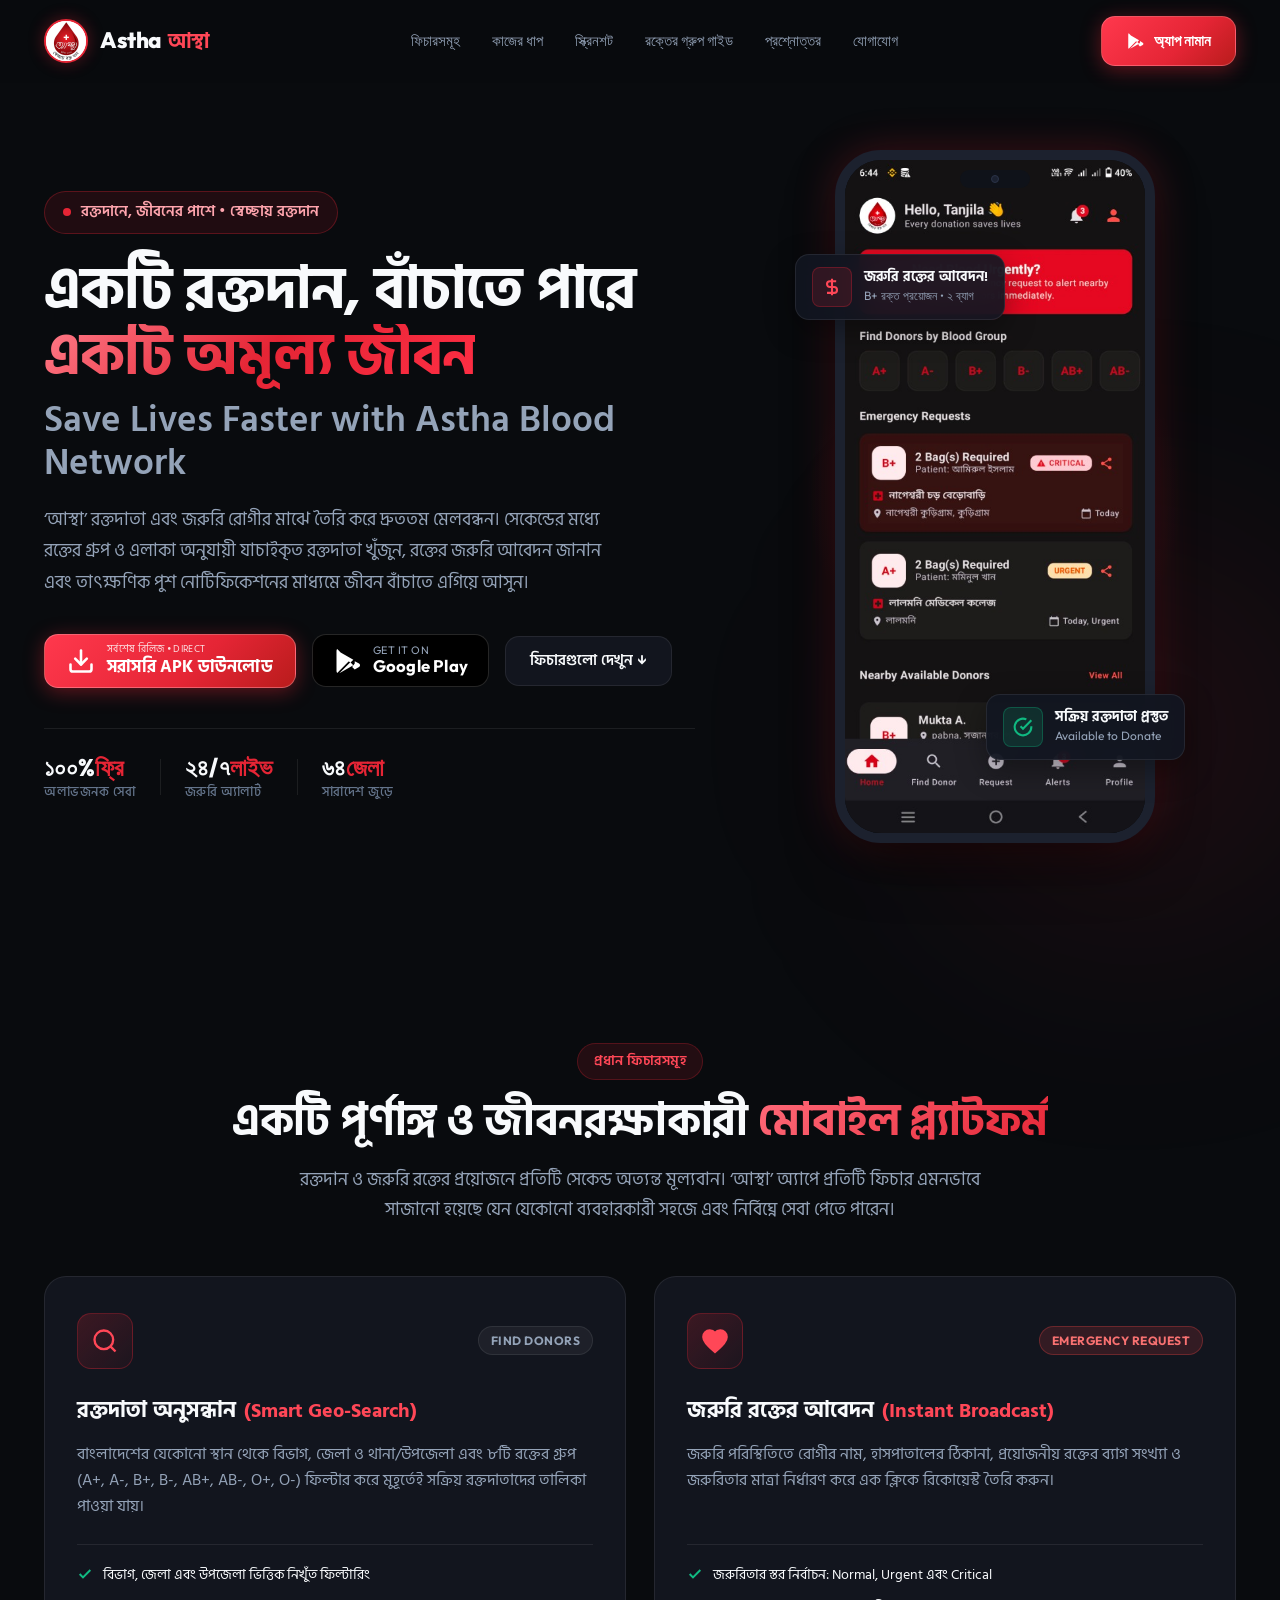
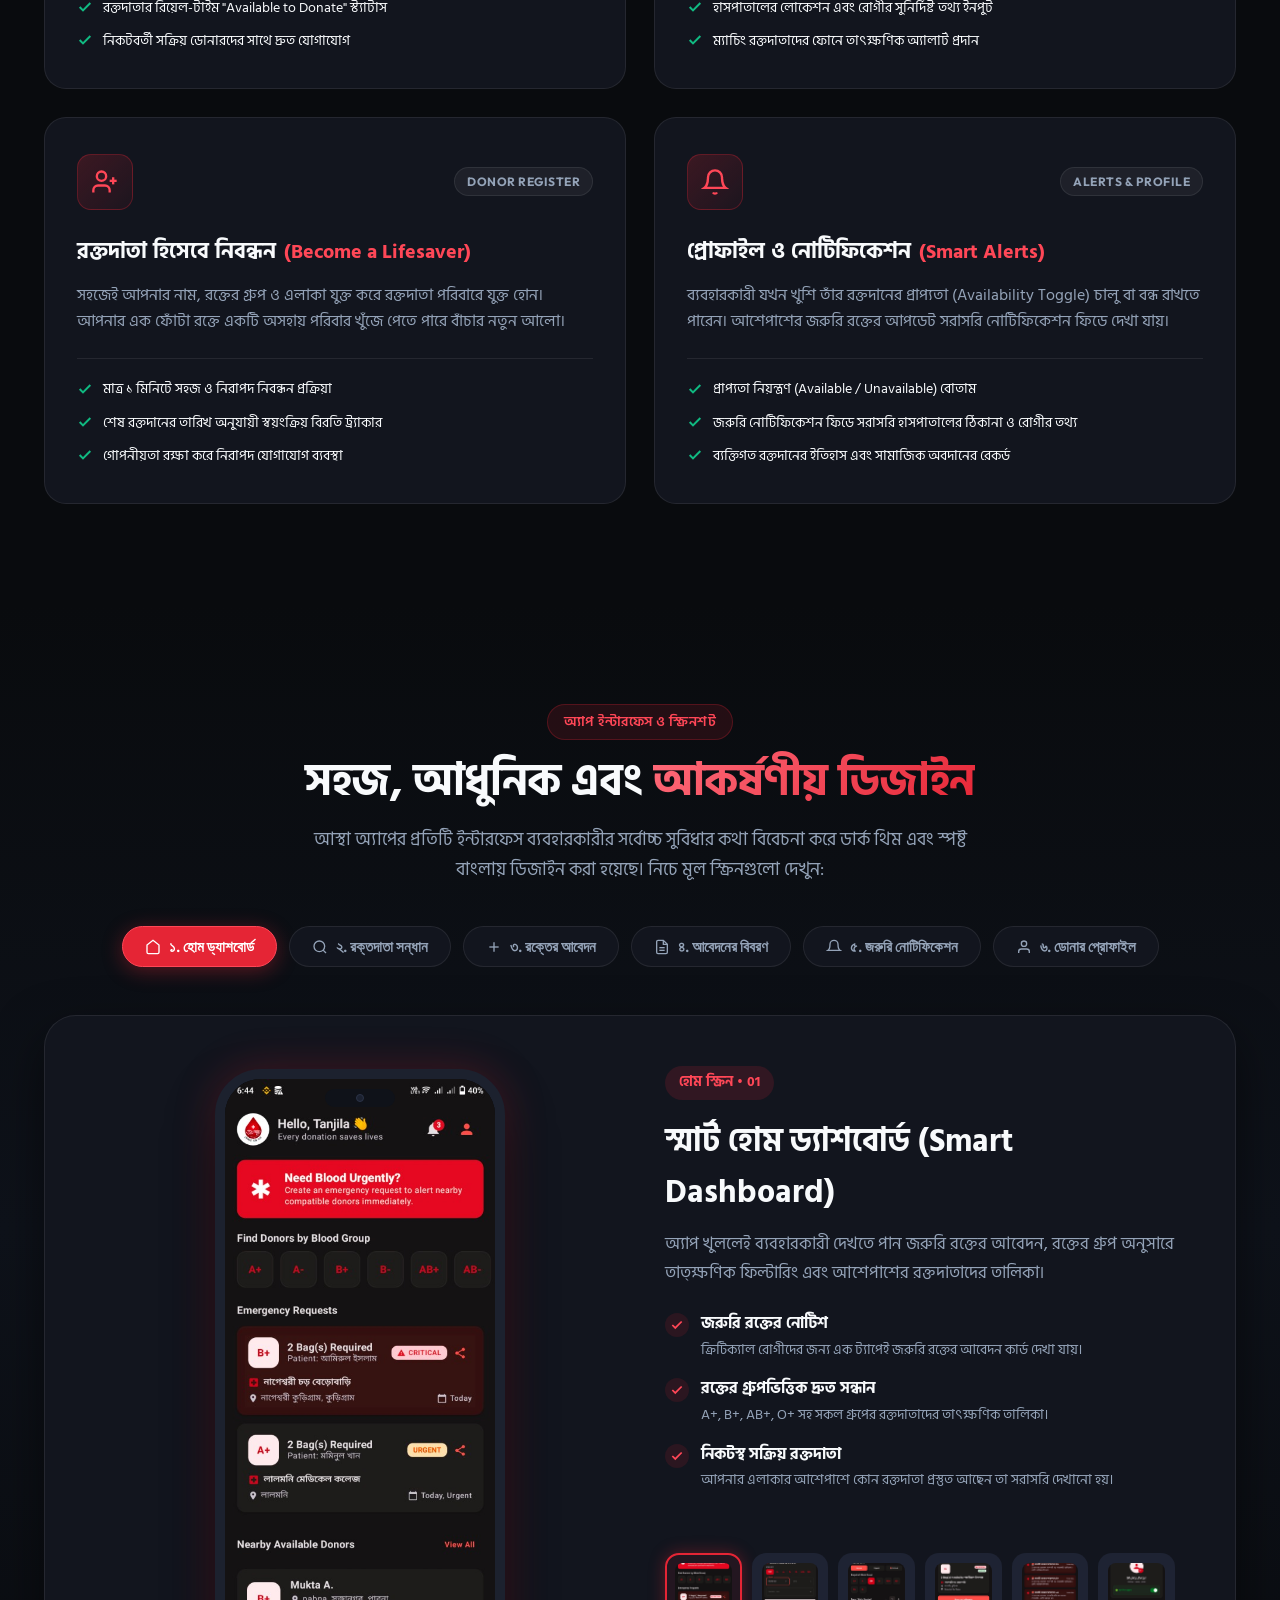
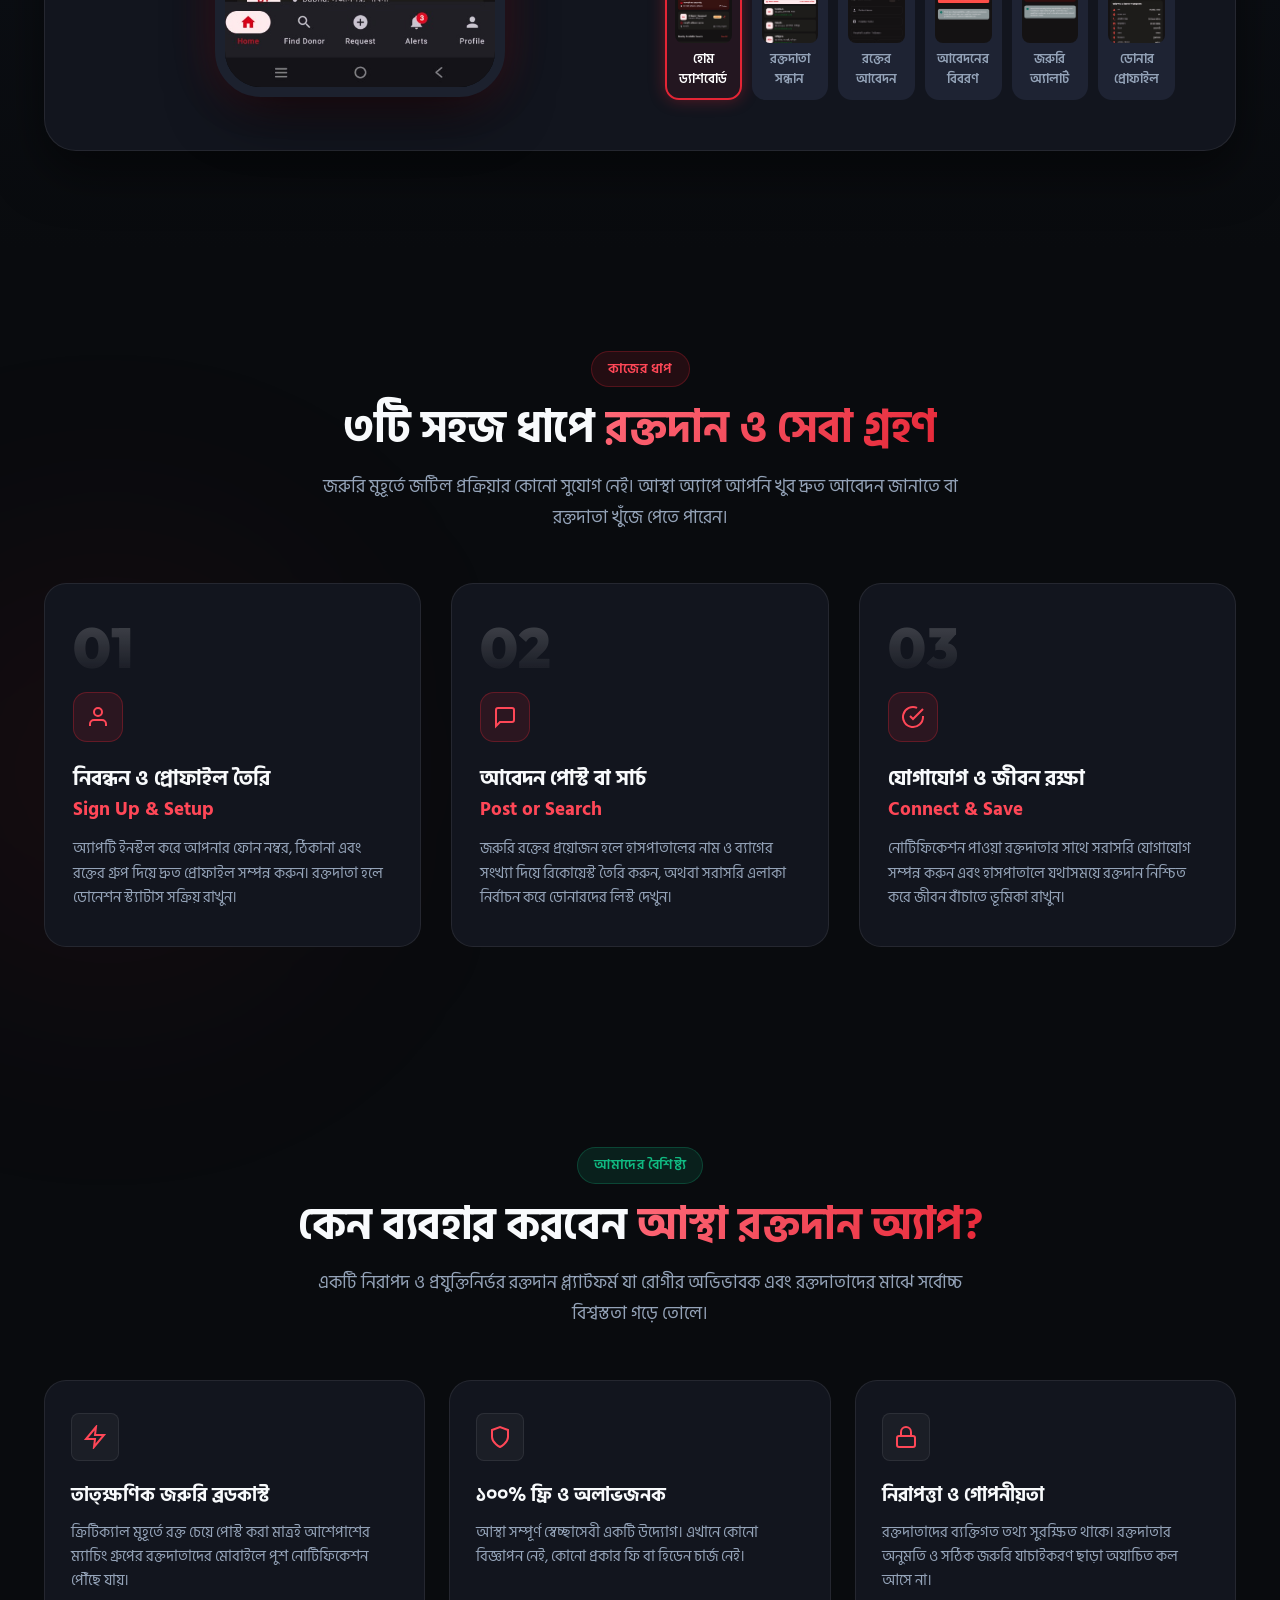
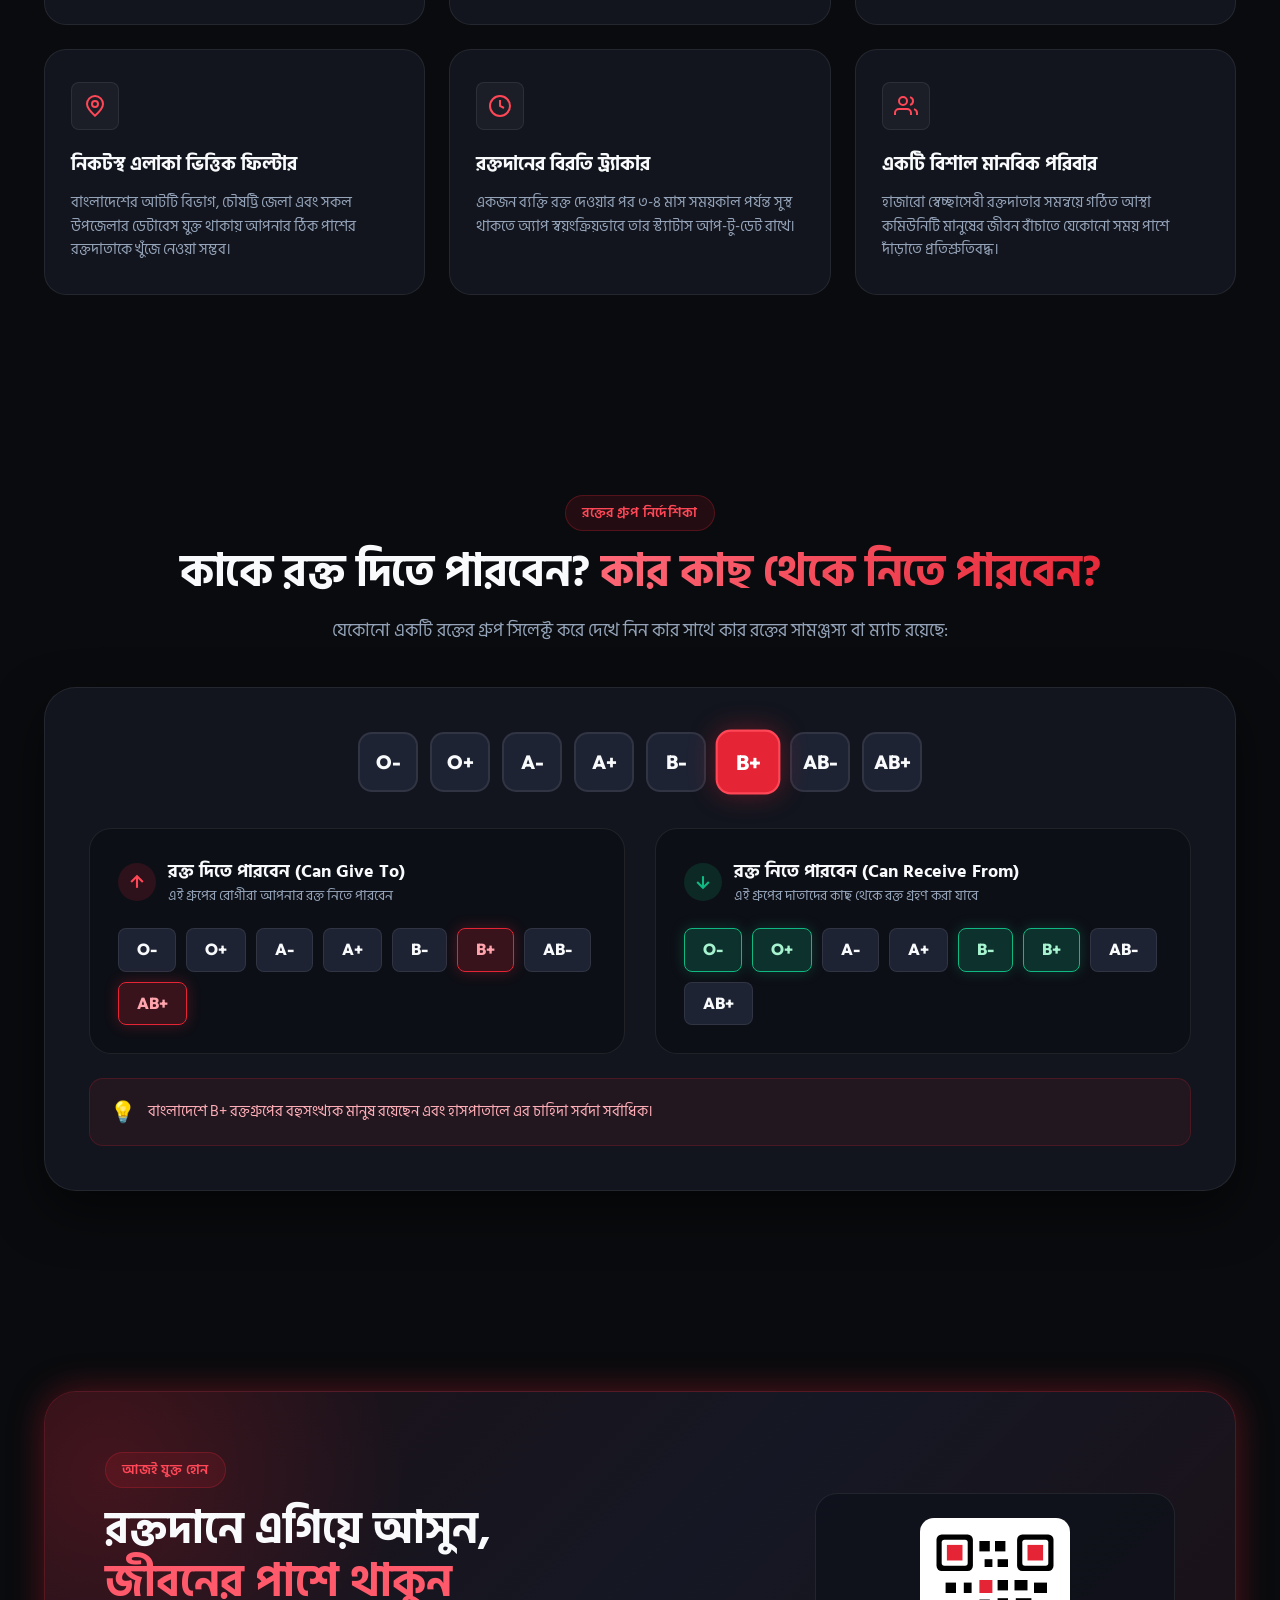
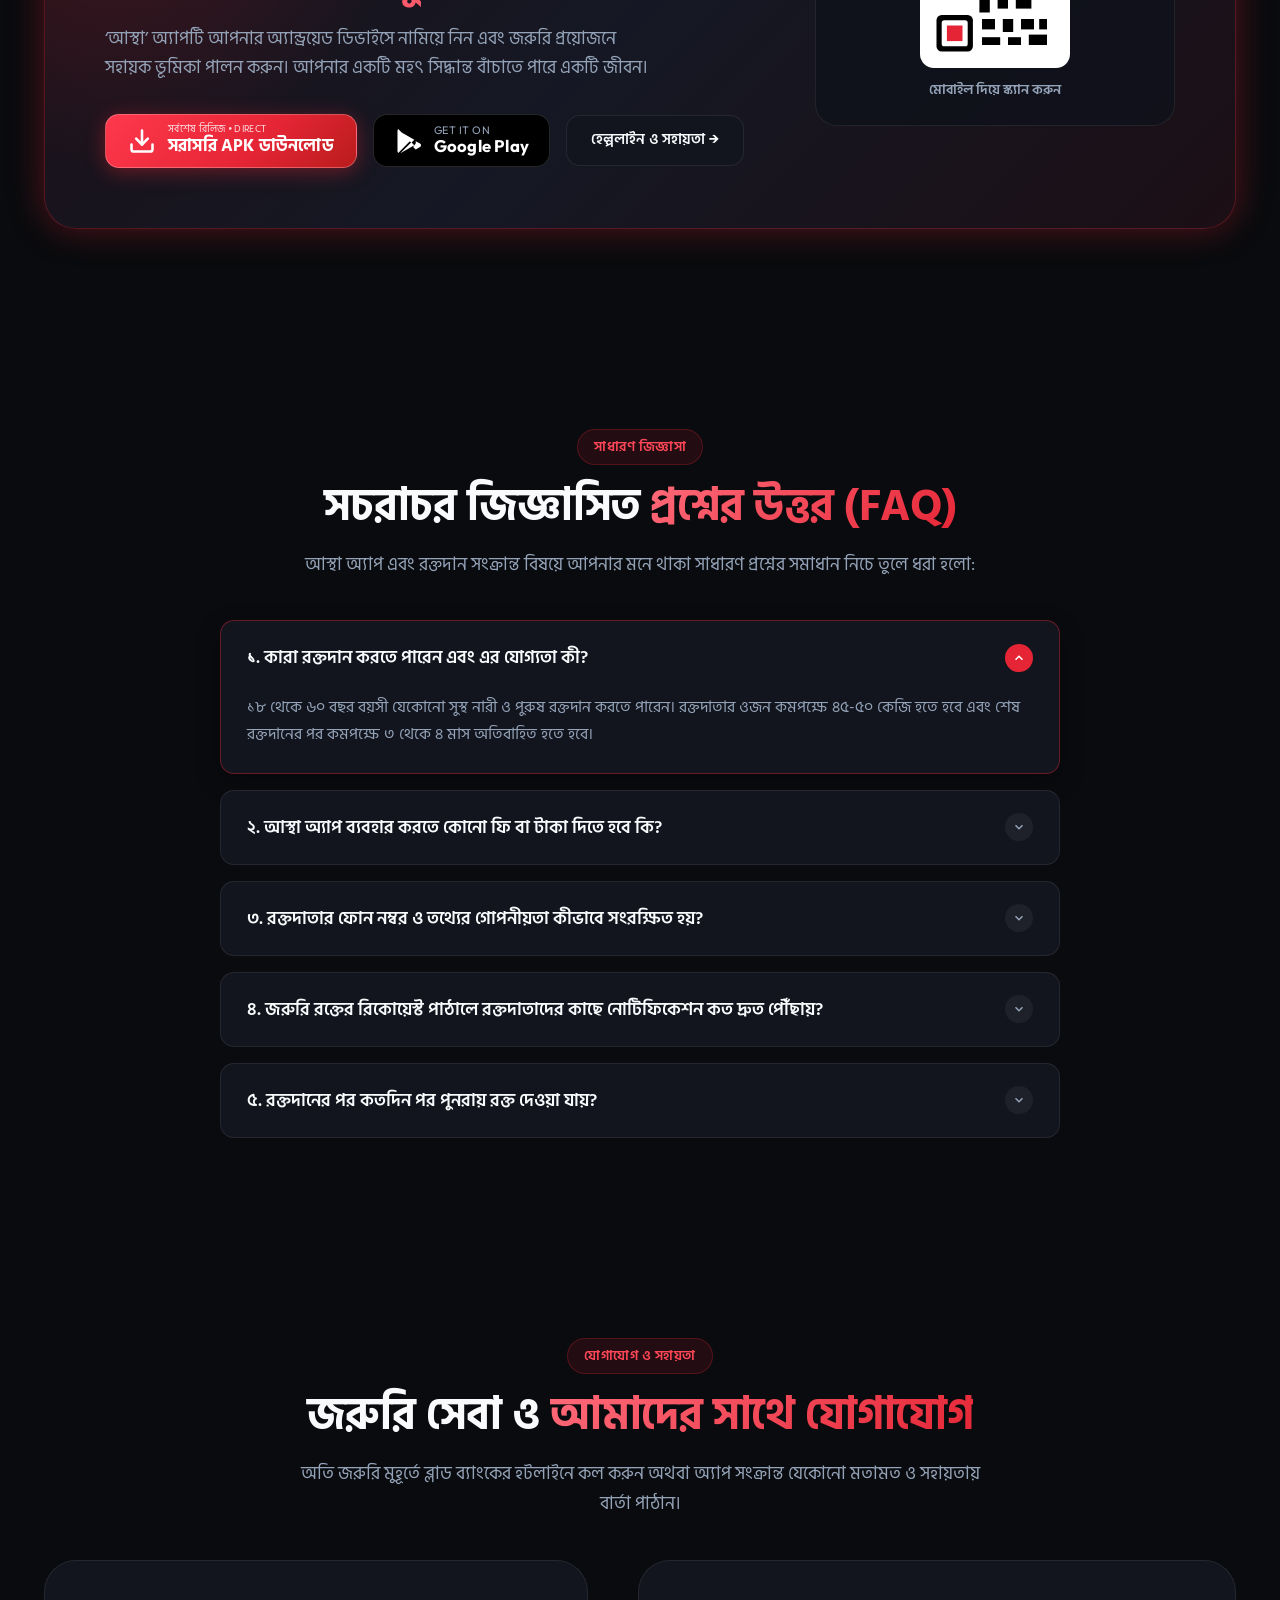
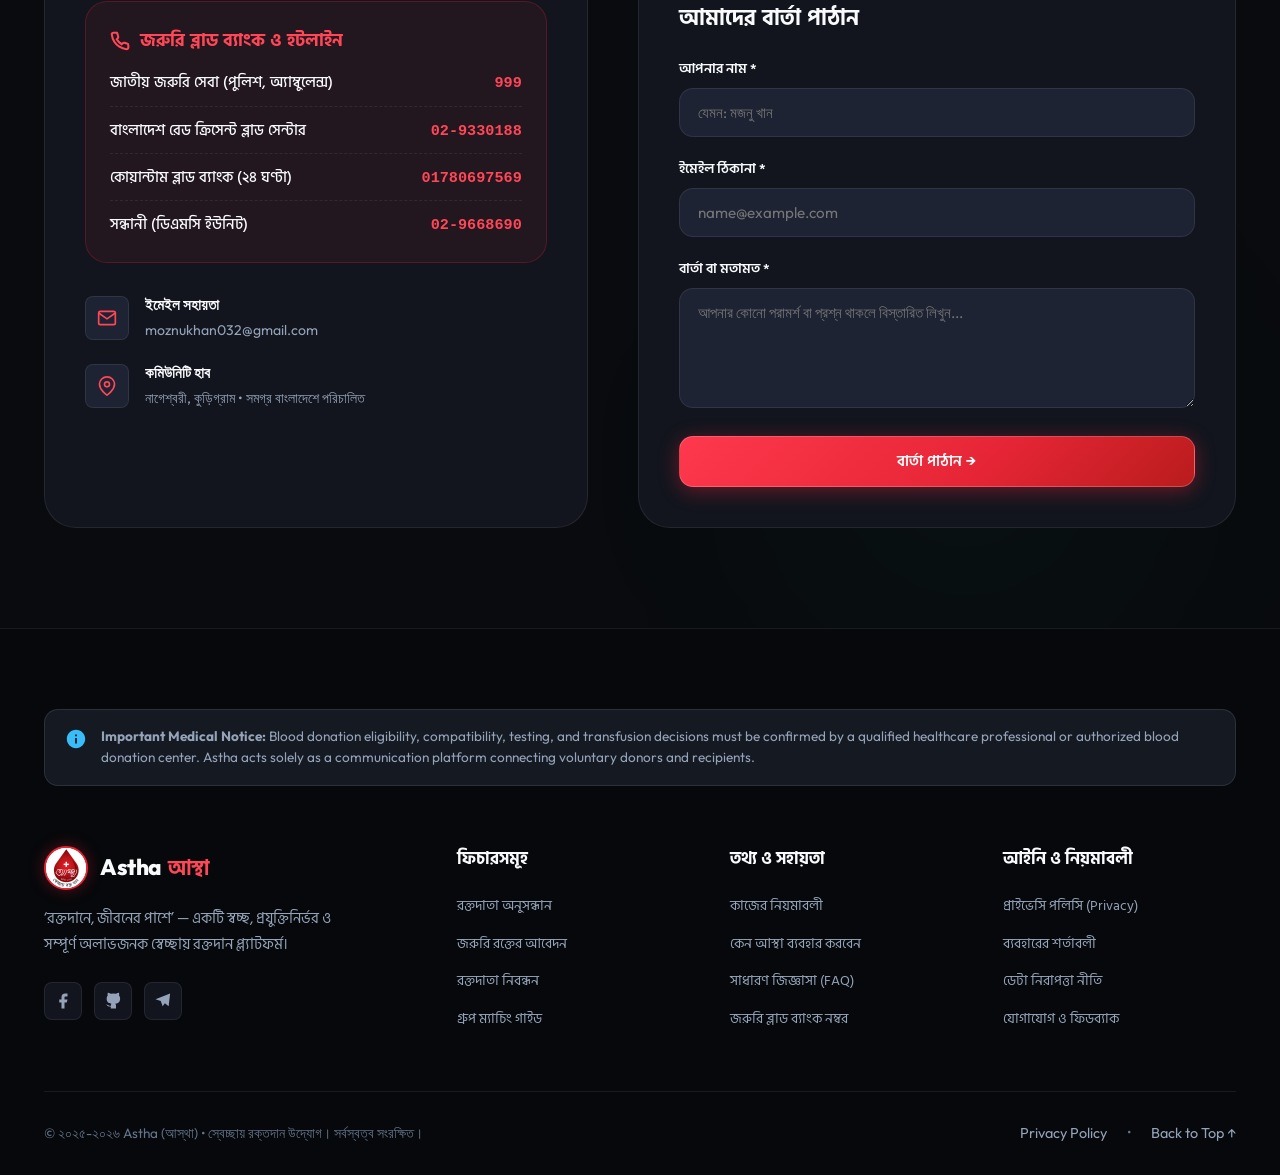
==== commit 49618e1b: "feat: update landing page with 6 screenshots, dual download buttons, and updated contact info" ====
--- a/index.html
+++ b/index.html
@@ -84,9 +84,27 @@
       <li><a href="#contact" class="mobile-nav-link"><span>জরুরি হেল্পলাইন ও যোগাযোগ</span> <span>&rarr;</span></a></li>
       <li><a href="./privacy.html" class="mobile-nav-link"><span>প্রাইভেসি পলিসি (Privacy Policy)</span> <span>&rarr;</span></a></li>
     </ul>
-    <div style="margin-top: auto;">
-      <a href="#download" class="btn btn-primary" style="width: 100%; text-align: center;">
-        Google Play থেকে ডাউনলোড করুন
+    <div class="mobile-drawer-cta">
+      <a href="https://github.com/mojnukhan/Astha/releases/latest/download/Astha.apk" class="btn-apk-download" style="width: 100%; justify-content: center;" aria-label="সরাসরি Astha APK ডাউনলোড করুন (Download Astha APK directly)">
+        <svg class="apk-icon" viewBox="0 0 24 24" fill="none" stroke="currentColor" stroke-width="2.2" stroke-linecap="round" stroke-linejoin="round">
+          <path d="M21 15v4a2 2 0 0 1-2 2H5a2 2 0 0 1-2-2v-4"></path>
+          <polyline points="7 10 12 15 17 10"></polyline>
+          <line x1="12" y1="15" x2="12" y2="3"></line>
+        </svg>
+        <div>
+          <span class="btn-sub bn-font">Direct Download</span>
+          <span class="btn-main bn-font">সরাসরি APK ডাউনলোড</span>
+        </div>
+      </a>
+
+      <a href="https://play.google.com/store/apps/details?id=com.astha.blood" target="_blank" rel="noopener noreferrer" class="btn-playstore" style="width: 100%; justify-content: center;" aria-label="Google Play Store থেকে Astha ডাউনলোড করুন (Open on Google Play Store)">
+        <svg class="playstore-icon" viewBox="0 0 24 24" fill="currentColor">
+          <path d="M3.609 1.814L13.792 12 3.61 22.186a2.38 2.38 0 0 1-.61-1.637V3.451c0-.624.23-1.206.609-1.637zm11.24 11.24l2.58 2.58-12.01 6.84 9.43-9.42zm2.58-2.108l-2.58 2.58-9.43-9.42 12.01 6.84zm1.196 1.183l3.68 2.09a1.69 1.69 0 0 1 0 2.962l-3.68 2.09-2.22-2.22 2.22-2.922z"/>
+        </svg>
+        <div>
+          <span class="playstore-sub">GET IT ON</span>
+          <span class="playstore-main">Google Play</span>
+        </div>
       </a>
     </div>
   </div>
@@ -114,7 +132,21 @@
 
         <!-- CTA Buttons -->
         <div class="hero-actions">
-          <a href="#download" class="btn-playstore" id="heroPlayBtn">
+          <!-- Button 1: Direct APK Download -->
+          <a href="https://github.com/mojnukhan/Astha/releases/latest/download/Astha.apk" class="btn-apk-download" id="heroApkBtn" aria-label="সরাসরি Astha APK ডাউনলোড করুন (Download latest Astha APK directly from GitHub Releases)">
+            <svg class="apk-icon" viewBox="0 0 24 24" fill="none" stroke="currentColor" stroke-width="2.2" stroke-linecap="round" stroke-linejoin="round">
+              <path d="M21 15v4a2 2 0 0 1-2 2H5a2 2 0 0 1-2-2v-4"></path>
+              <polyline points="7 10 12 15 17 10"></polyline>
+              <line x1="12" y1="15" x2="12" y2="3"></line>
+            </svg>
+            <div>
+              <span class="btn-sub bn-font">সর্বশেষ রিলিজ • Direct</span>
+              <span class="btn-main bn-font">সরাসরি APK ডাউনলোড</span>
+            </div>
+          </a>
+
+          <!-- Button 2: Google Play Store -->
+          <a href="https://play.google.com/store/apps/details?id=com.astha.blood" target="_blank" rel="noopener noreferrer" class="btn-playstore" id="heroPlayBtn" aria-label="Google Play Store থেকে Astha ডাউনলোড করুন (Open Astha on Google Play Store in a new tab)">
             <svg class="playstore-icon" viewBox="0 0 24 24" fill="currentColor">
               <path d="M3.609 1.814L13.792 12 3.61 22.186a2.38 2.38 0 0 1-.61-1.637V3.451c0-.624.23-1.206.609-1.637zm11.24 11.24l2.58 2.58-12.01 6.84 9.43-9.42zm2.58-2.108l-2.58 2.58-9.43-9.42 12.01 6.84zm1.196 1.183l3.68 2.09a1.69 1.69 0 0 1 0 2.962l-3.68 2.09-2.22-2.22 2.22-2.922z"/>
             </svg>
@@ -124,7 +156,8 @@
             </div>
           </a>
 
-          <a href="#features" class="btn btn-secondary bn-font" id="heroLearnBtn">
+          <!-- Secondary Link -->
+          <a href="#features" class="btn btn-secondary bn-font" id="heroLearnBtn" aria-label="অ্যাপের বিস্তারিত ফিচারগুলো দেখুন">
             ফিচারগুলো দেখুন &darr;
           </a>
         </div>
@@ -375,9 +408,17 @@
           <svg width="16" height="16" viewBox="0 0 24 24" fill="none" stroke="currentColor" stroke-width="2"><line x1="12" y1="5" x2="12" y2="19"></line><line x1="5" y1="12" x2="19" y2="12"></line></svg>
           ৩. রক্তের আবেদন
         </button>
+        <button class="screenshot-tab" data-screen="details">
+          <svg width="16" height="16" viewBox="0 0 24 24" fill="none" stroke="currentColor" stroke-width="2"><path d="M14 2H6a2 2 0 0 0-2 2v16a2 2 0 0 0 2 2h12a2 2 0 0 0 2-2V8z"></path><polyline points="14 2 14 8 20 8"></polyline><line x1="16" y1="13" x2="8" y2="13"></line><line x1="16" y1="17" x2="8" y2="17"></line></svg>
+          ৪. আবেদনের বিবরণ
+        </button>
         <button class="screenshot-tab" data-screen="alerts">
           <svg width="16" height="16" viewBox="0 0 24 24" fill="none" stroke="currentColor" stroke-width="2"><path d="M18 8A6 6 0 0 0 6 8c0 7-3 9-3 9h18s-3-2-3-9"></path></svg>
-          ৪. জরুরি নোটিফিকেশন
+          ৫. জরুরি নোটিফিকেশন
+        </button>
+        <button class="screenshot-tab" data-screen="profile">
+          <svg width="16" height="16" viewBox="0 0 24 24" fill="none" stroke="currentColor" stroke-width="2"><path d="M20 21v-2a4 4 0 0 0-4-4H8a4 4 0 0 0-4 4v2"></path><circle cx="12" cy="7" r="4"></circle></svg>
+          ৬. ডোনার প্রোফাইল
         </button>
       </div>
 
@@ -460,11 +501,23 @@
               </div>
               <div class="gallery-thumb-label bn-font">রক্তের আবেদন</div>
             </div>
+            <div class="gallery-thumbnail" data-screen="details">
+              <div class="gallery-thumb-img-box">
+                <img src="./assets/images/screen-details.jpg" alt="Details thumb">
+              </div>
+              <div class="gallery-thumb-label bn-font">আবেদনের বিবরণ</div>
+            </div>
             <div class="gallery-thumbnail" data-screen="alerts">
               <div class="gallery-thumb-img-box">
                 <img src="./assets/images/screen-alerts.jpg" alt="Alerts thumb">
               </div>
               <div class="gallery-thumb-label bn-font">জরুরি অ্যালার্ট</div>
+            </div>
+            <div class="gallery-thumbnail" data-screen="profile">
+              <div class="gallery-thumb-img-box">
+                <img src="./assets/images/screen-profile.jpg" alt="Profile thumb">
+              </div>
+              <div class="gallery-thumb-label bn-font">ডোনার প্রোফাইল</div>
             </div>
           </div>
 
@@ -754,7 +807,21 @@
               ‘আস্থা’ অ্যাপটি আপনার অ্যান্ড্রয়েড ডিভাইসে নামিয়ে নিন এবং জরুরি প্রয়োজনে সহায়ক ভূমিকা পালন করুন। আপনার একটি মহৎ সিদ্ধান্ত বাঁচাতে পারে একটি জীবন।
             </p>
             <div class="cta-buttons">
-              <a href="#" class="btn-playstore" onclick="alert('Google Play Store এ খুব শীঘ্রই আসছে! সরাসরি APK ডাউনলোডের সুবিধা চালু আছে।'); return false;">
+              <!-- Direct APK Download Button -->
+              <a href="https://github.com/mojnukhan/Astha/releases/latest/download/Astha.apk" class="btn-apk-download" aria-label="সরাসরি Astha APK ডাউনলোড করুন (Download latest Astha APK directly from GitHub Releases)">
+                <svg class="apk-icon" viewBox="0 0 24 24" fill="none" stroke="currentColor" stroke-width="2.2" stroke-linecap="round" stroke-linejoin="round">
+                  <path d="M21 15v4a2 2 0 0 1-2 2H5a2 2 0 0 1-2-2v-4"></path>
+                  <polyline points="7 10 12 15 17 10"></polyline>
+                  <line x1="12" y1="15" x2="12" y2="3"></line>
+                </svg>
+                <div>
+                  <span class="btn-sub bn-font">সর্বশেষ রিলিজ • Direct</span>
+                  <span class="btn-main bn-font">সরাসরি APK ডাউনলোড</span>
+                </div>
+              </a>
+
+              <!-- Google Play Button -->
+              <a href="https://play.google.com/store/apps/details?id=com.astha.blood" target="_blank" rel="noopener noreferrer" class="btn-playstore" aria-label="Google Play Store থেকে Astha অ্যাপ ডাউনলোড করুন (Open on Google Play Store in a new tab)">
                 <svg class="playstore-icon" viewBox="0 0 24 24" fill="currentColor">
                   <path d="M3.609 1.814L13.792 12 3.61 22.186a2.38 2.38 0 0 1-.61-1.637V3.451c0-.624.23-1.206.609-1.637zm11.24 11.24l2.58 2.58-12.01 6.84 9.43-9.42zm2.58-2.108l-2.58 2.58-9.43-9.42 12.01 6.84zm1.196 1.183l3.68 2.09a1.69 1.69 0 0 1 0 2.962l-3.68 2.09-2.22-2.22 2.22-2.922z"/>
                 </svg>
@@ -764,7 +831,8 @@
                 </div>
               </a>
 
-              <a href="#contact" class="btn btn-secondary bn-font">
+              <!-- Contact Helpline Link -->
+              <a href="#contact" class="btn btn-secondary bn-font" aria-label="জরুরি হেল্পলাইন ও সহায়তা দেখুন">
                 হেল্পলাইন ও সহায়তা &rarr;
               </a>
             </div>
@@ -943,7 +1011,7 @@
               </li>
               <li class="helpline-item">
                 <span class="helpline-name bn-font">কোয়ান্টাম ব্লাড ব্যাংক (২৪ ঘণ্টা)</span>
-                <span class="helpline-number">01714-010869</span>
+                <span class="helpline-number">01780697569</span>
               </li>
               <li class="helpline-item">
                 <span class="helpline-name bn-font">সন্ধানী (ডিএমসি ইউনিট)</span>
@@ -962,7 +1030,7 @@
               </div>
               <div class="channel-info">
                 <strong>ইমেইল সহায়তা</strong>
-                <span>support@astha-blood.org</span>
+                <a href="mailto:moznukhan032@gmail.com" style="color: var(--text-muted); transition: color 0.2s ease;">moznukhan032@gmail.com</a>
               </div>
             </div>
 
@@ -975,7 +1043,7 @@
               </div>
               <div class="channel-info">
                 <strong>কমিউনিটি হাব</strong>
-                <span>ঢাকা, বাংলাদেশ • সমগ্র বাংলাদেশে পরিচালিত</span>
+                <span>নাগেশ্বরী, কুড়িগ্রাম • সমগ্র বাংলাদেশে পরিচালিত</span>
               </div>
             </div>
           </div>
@@ -990,7 +1058,7 @@
           <form id="contactForm">
             <div class="form-group">
               <label for="contactName" class="form-label bn-font">আপনার নাম *</label>
-              <input type="text" id="contactName" class="form-input bn-font" placeholder="যেমন: তানজিলা আহমেদ" required>
+              <input type="text" id="contactName" class="form-input bn-font" placeholder="যেমন: মজনু খান" required>
             </div>
             <div class="form-group">
               <label for="contactEmail" class="form-label bn-font">ইমেইল ঠিকানা *</label>
--- a/css/style.css
+++ b/css/style.css
@@ -477,6 +477,60 @@
   line-height: 1.2;
 }
 
+/* Direct APK Download Button */
+.btn-apk-download {
+  background: linear-gradient(135deg, #FF384D, #E52535 60%, #B91C1C);
+  border: 1px solid rgba(255, 255, 255, 0.25);
+  color: #FFFFFF;
+  padding: 10px 22px;
+  border-radius: var(--radius-md);
+  display: inline-flex;
+  align-items: center;
+  gap: 12px;
+  text-align: left;
+  box-shadow: 0 4px 20px rgba(229, 37, 53, 0.4);
+  transition: var(--transition);
+  position: relative;
+}
+
+.btn-apk-download:hover {
+  transform: translateY(-2px);
+  box-shadow: 0 8px 30px rgba(229, 37, 53, 0.65);
+  background: linear-gradient(135deg, #FF4D61, #F02839 60%, #CF1B2B);
+  border-color: rgba(255, 255, 255, 0.4);
+}
+
+.apk-icon {
+  width: 28px;
+  height: 28px;
+  flex-shrink: 0;
+}
+
+.btn-sub {
+  display: block;
+  font-size: 0.60rem;
+  text-transform: uppercase;
+  letter-spacing: 0.3px;
+  line-height: 1;
+  opacity: 0.85;
+  margin-bottom: 2px;
+}
+
+.btn-main {
+  display: block;
+  font-size: 1.05rem;
+  font-weight: 700;
+  letter-spacing: 0.2px;
+  line-height: 1.2;
+}
+
+.mobile-drawer-cta {
+  display: flex;
+  flex-direction: column;
+  gap: 12px;
+  margin-top: auto;
+}
+
 /* ==========================================================================
    Hero Section
    ========================================================================== */
@@ -1038,8 +1092,8 @@
 /* Gallery Thumbnails row */
 .gallery-nav-row {
   display: grid;
-  grid-template-columns: repeat(4, 1fr);
-  gap: 16px;
+  grid-template-columns: repeat(6, 1fr);
+  gap: 10px;
   margin-top: 30px;
 }
 
@@ -1922,6 +1976,10 @@
   .footer-grid {
     grid-template-columns: 1fr 1fr;
   }
+
+  .gallery-nav-row {
+    grid-template-columns: repeat(3, 1fr);
+  }
 }
 
 @media (max-width: 768px) {
@@ -1965,3 +2023,22 @@
     grid-template-columns: repeat(2, 1fr);
   }
 }
+
+@media (max-width: 640px) {
+  .hero-actions, .cta-buttons {
+    flex-direction: column;
+    align-items: stretch;
+    width: 100%;
+    gap: 14px;
+  }
+
+  .btn-apk-download,
+  .btn-playstore,
+  .hero-actions .btn-secondary,
+  .cta-buttons .btn-secondary {
+    width: 100%;
+    justify-content: center;
+    padding: 14px 20px;
+  }
+}
+
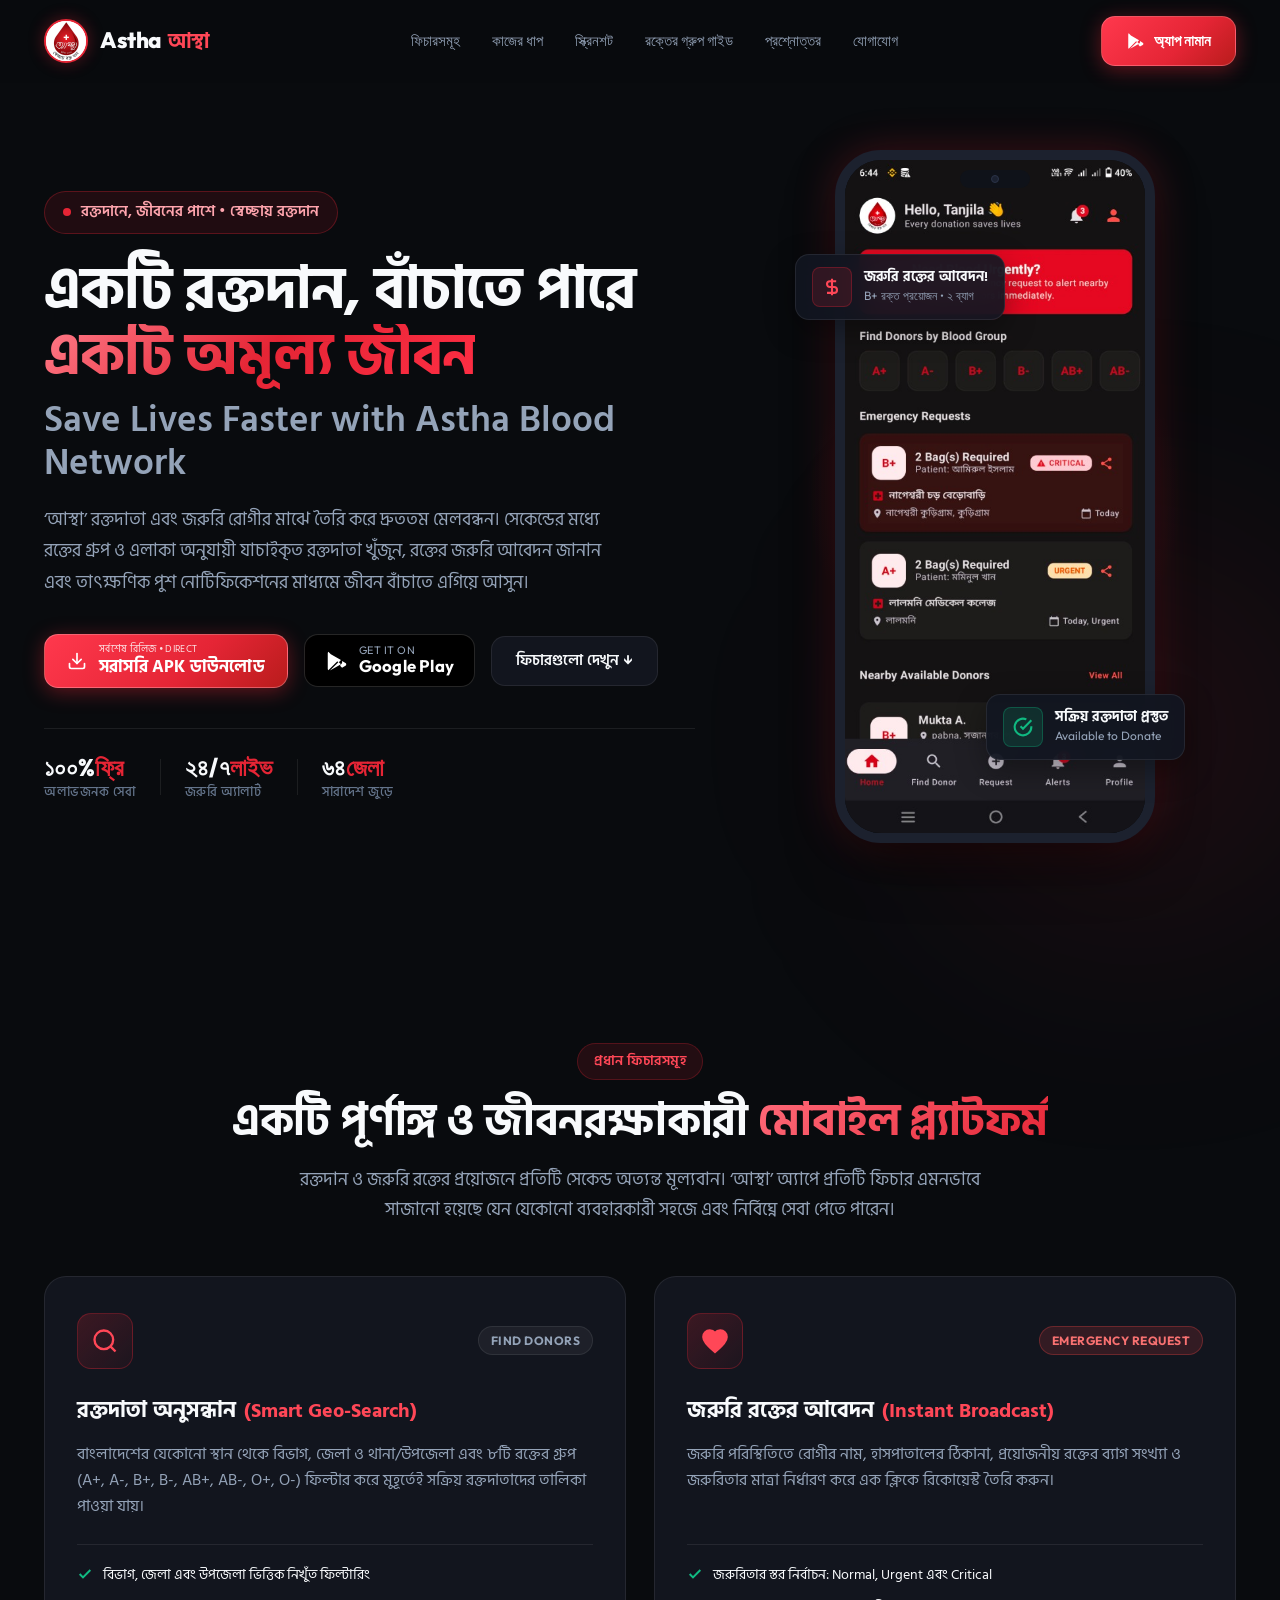
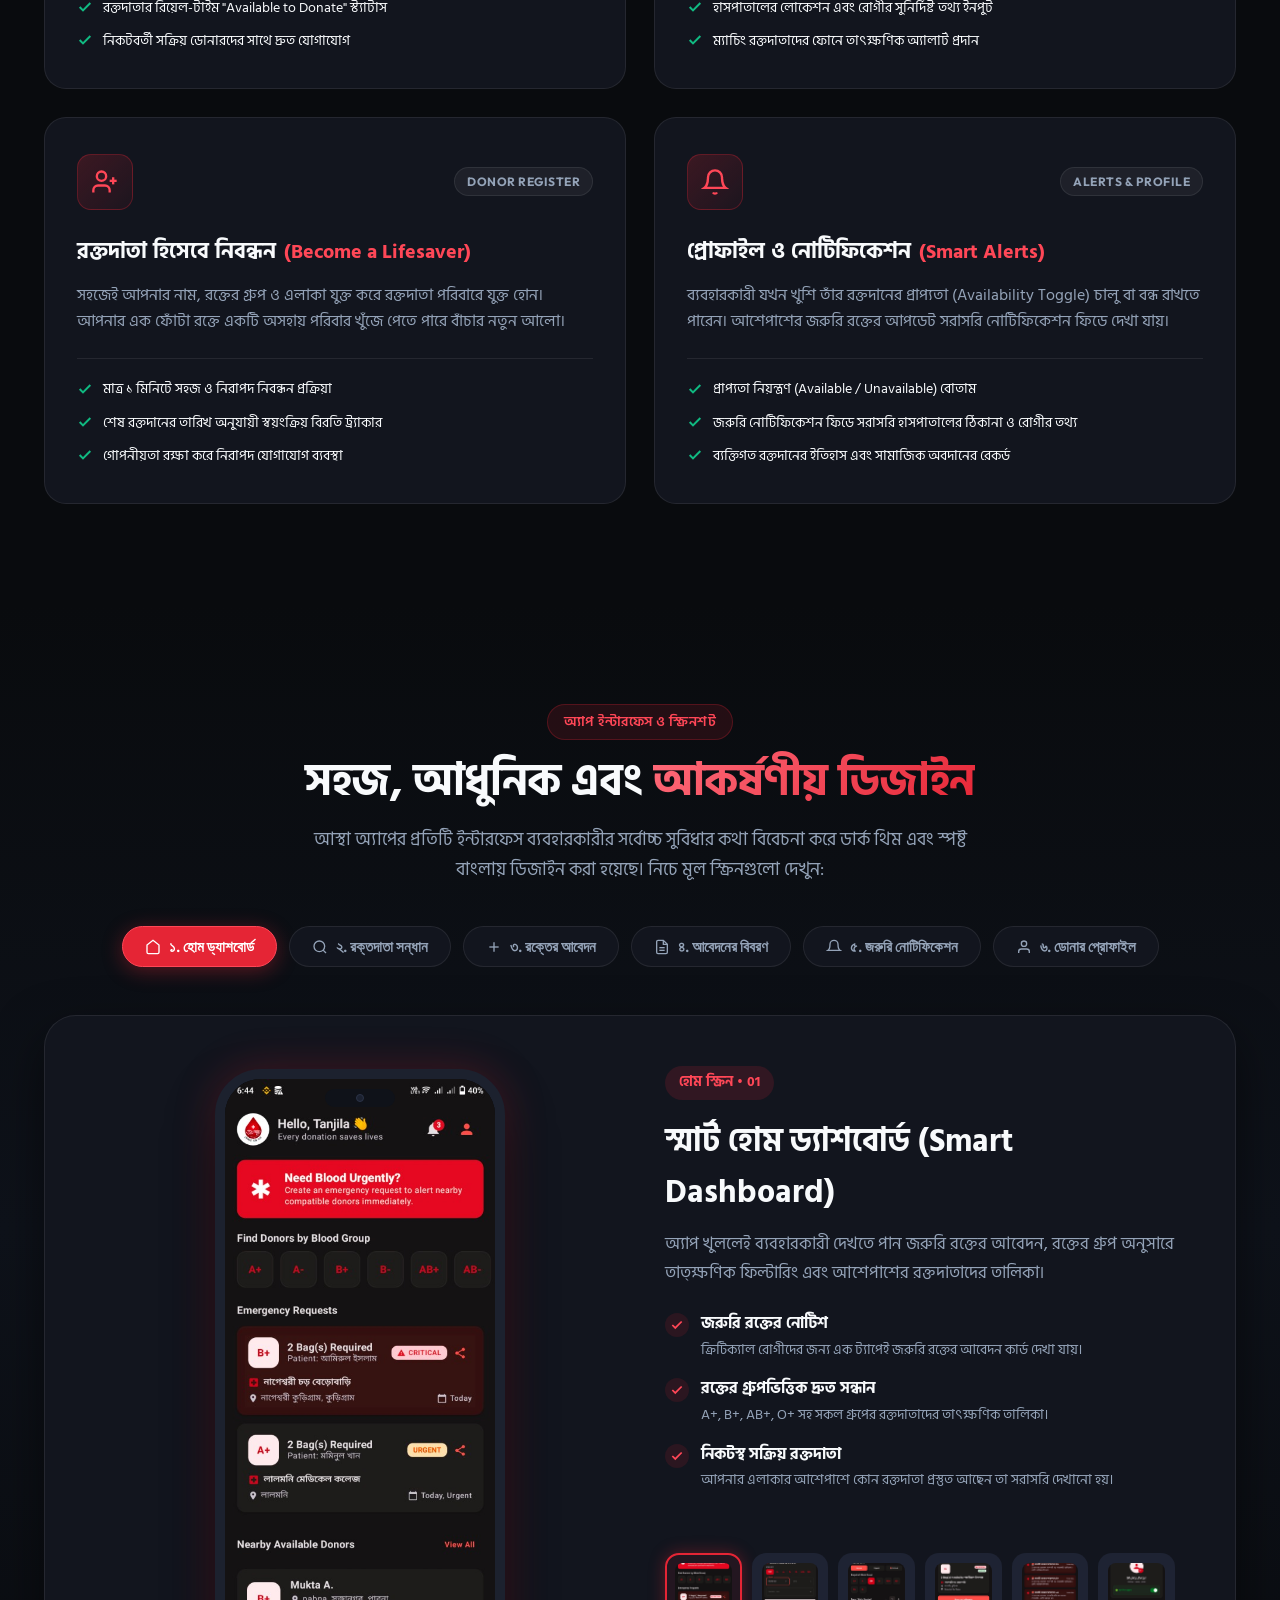
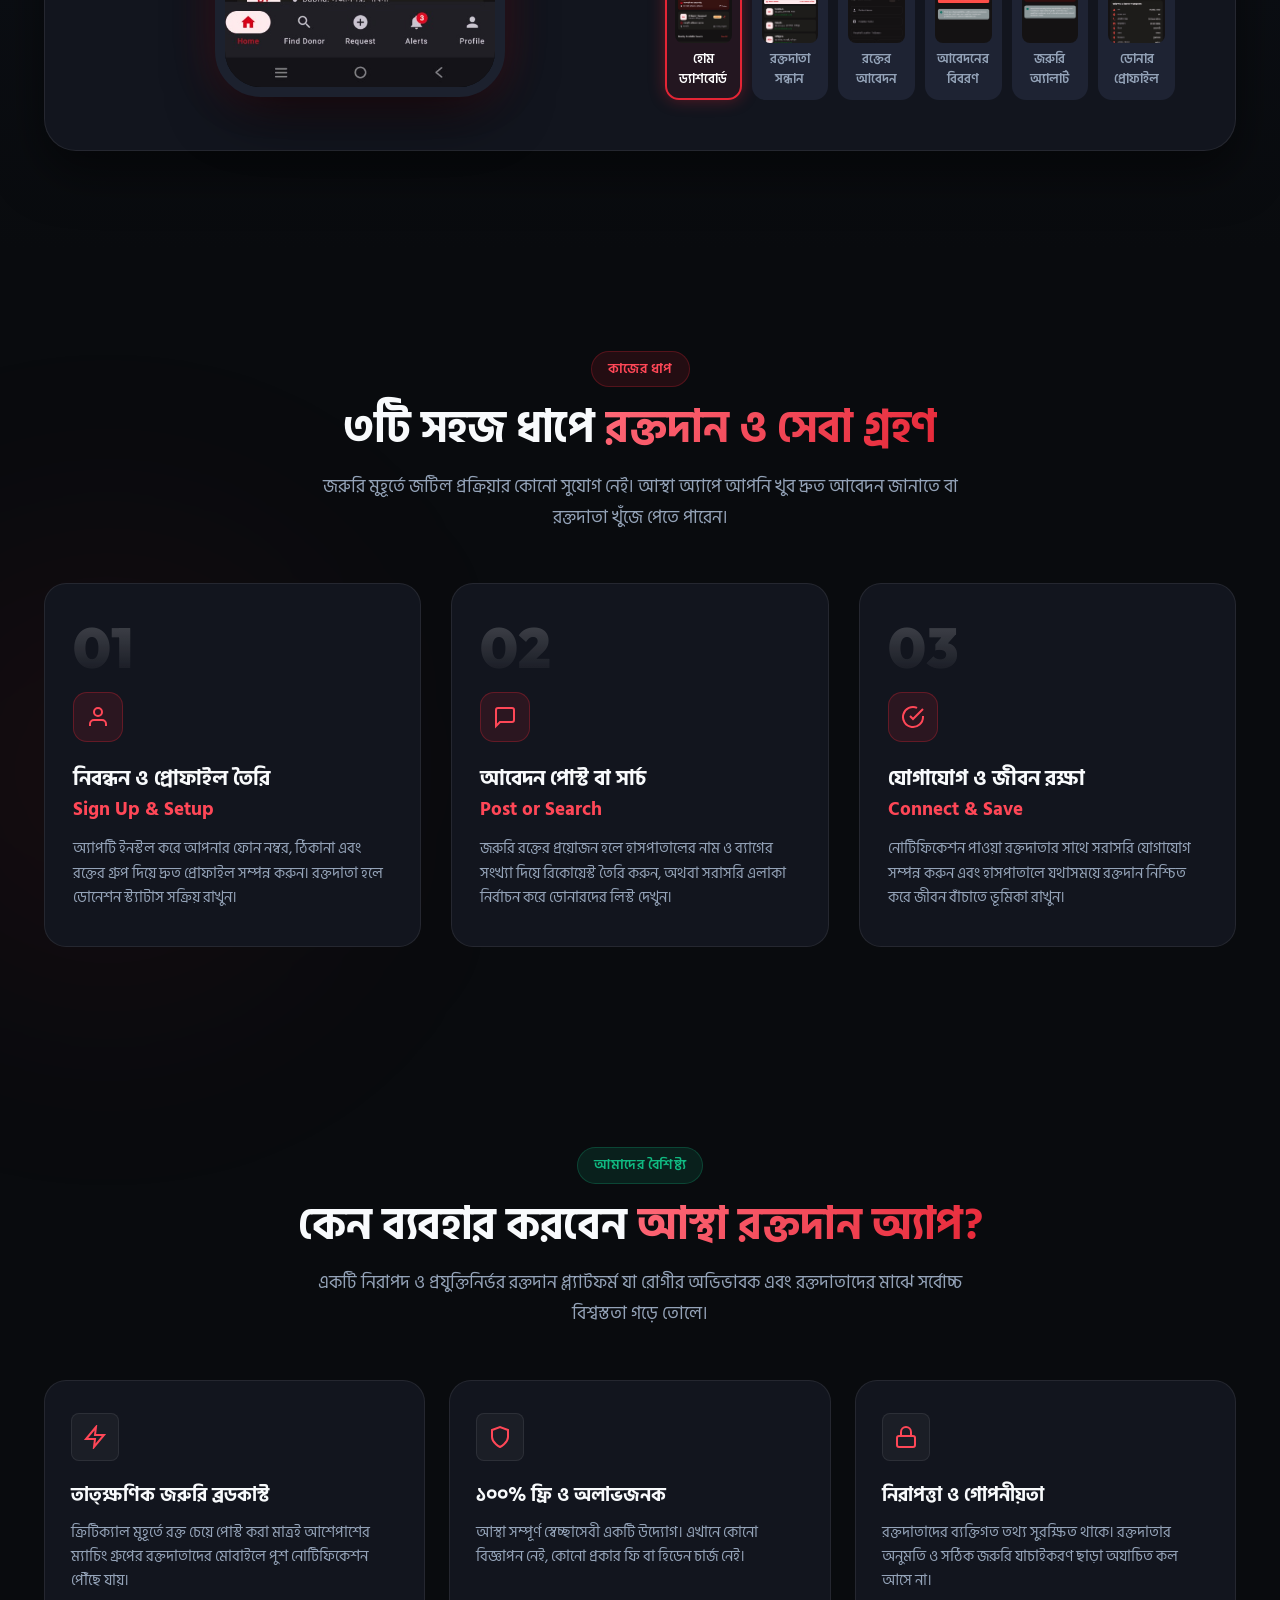
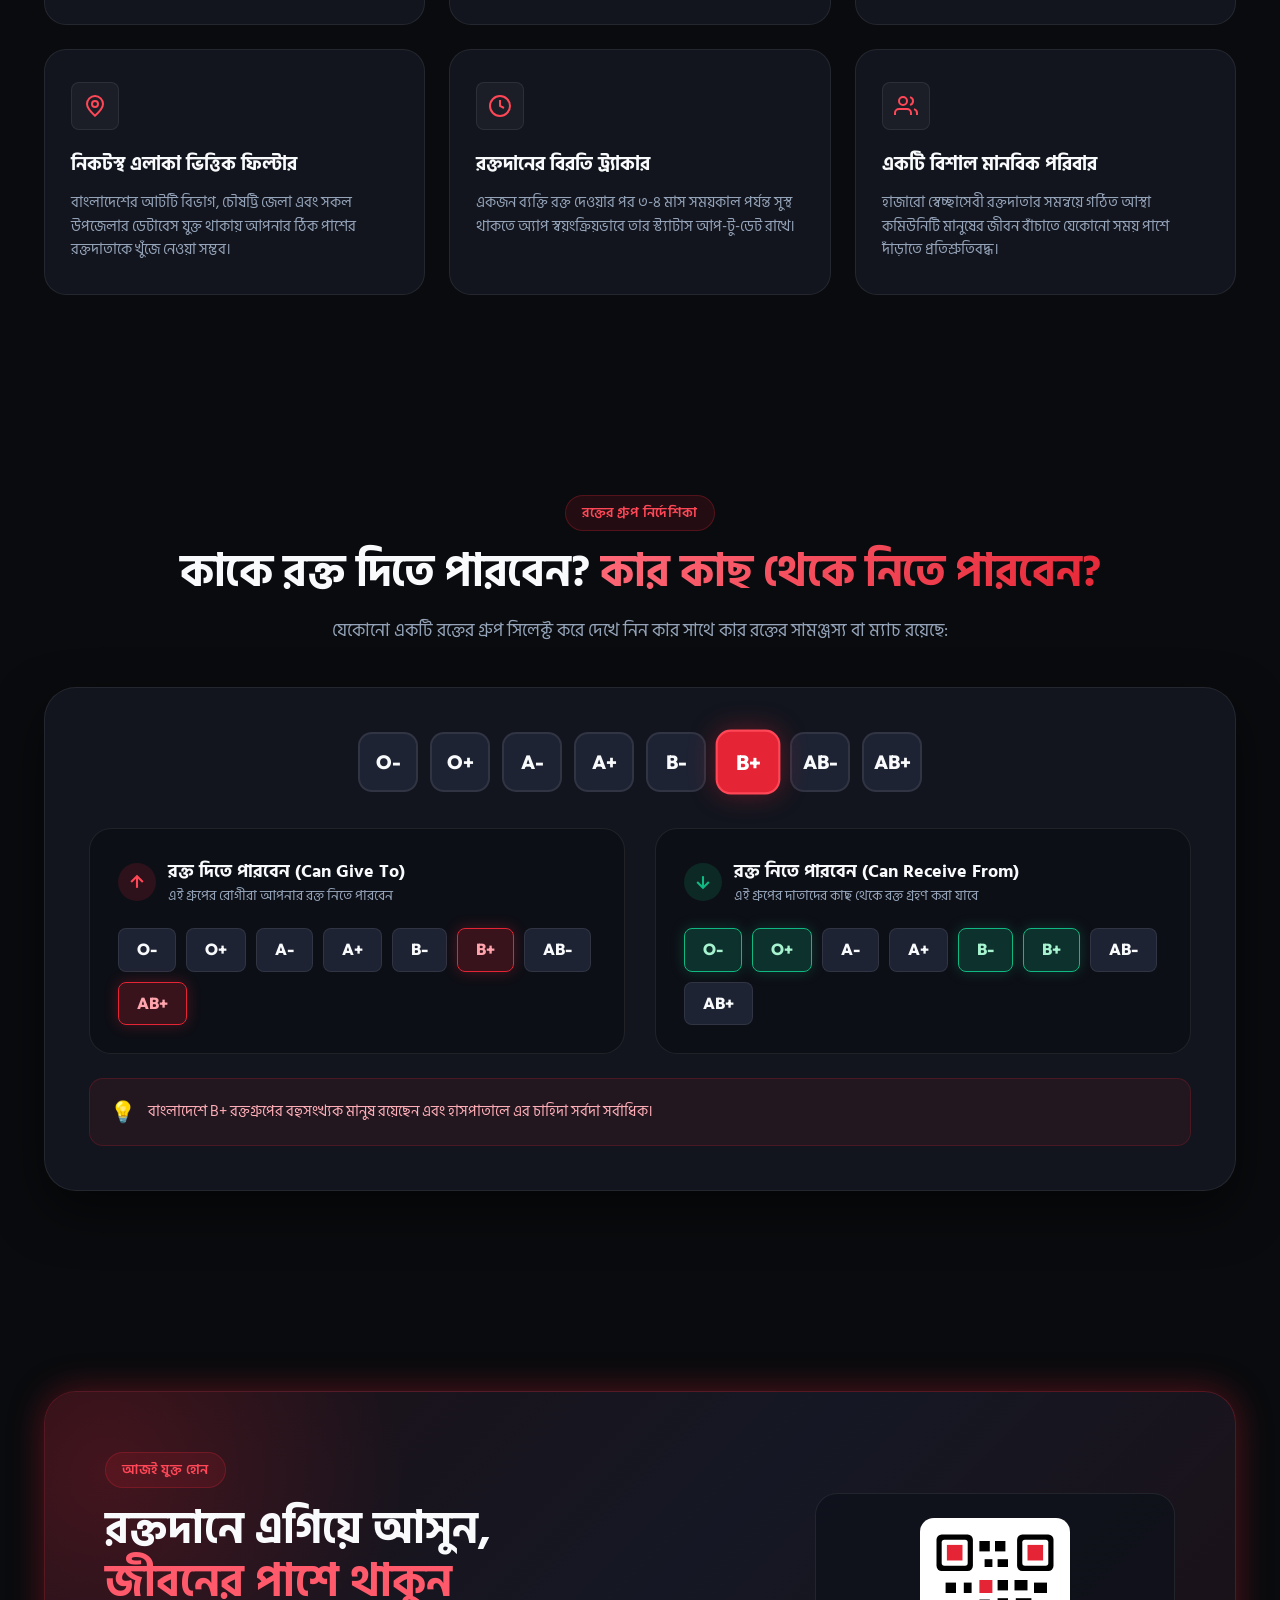
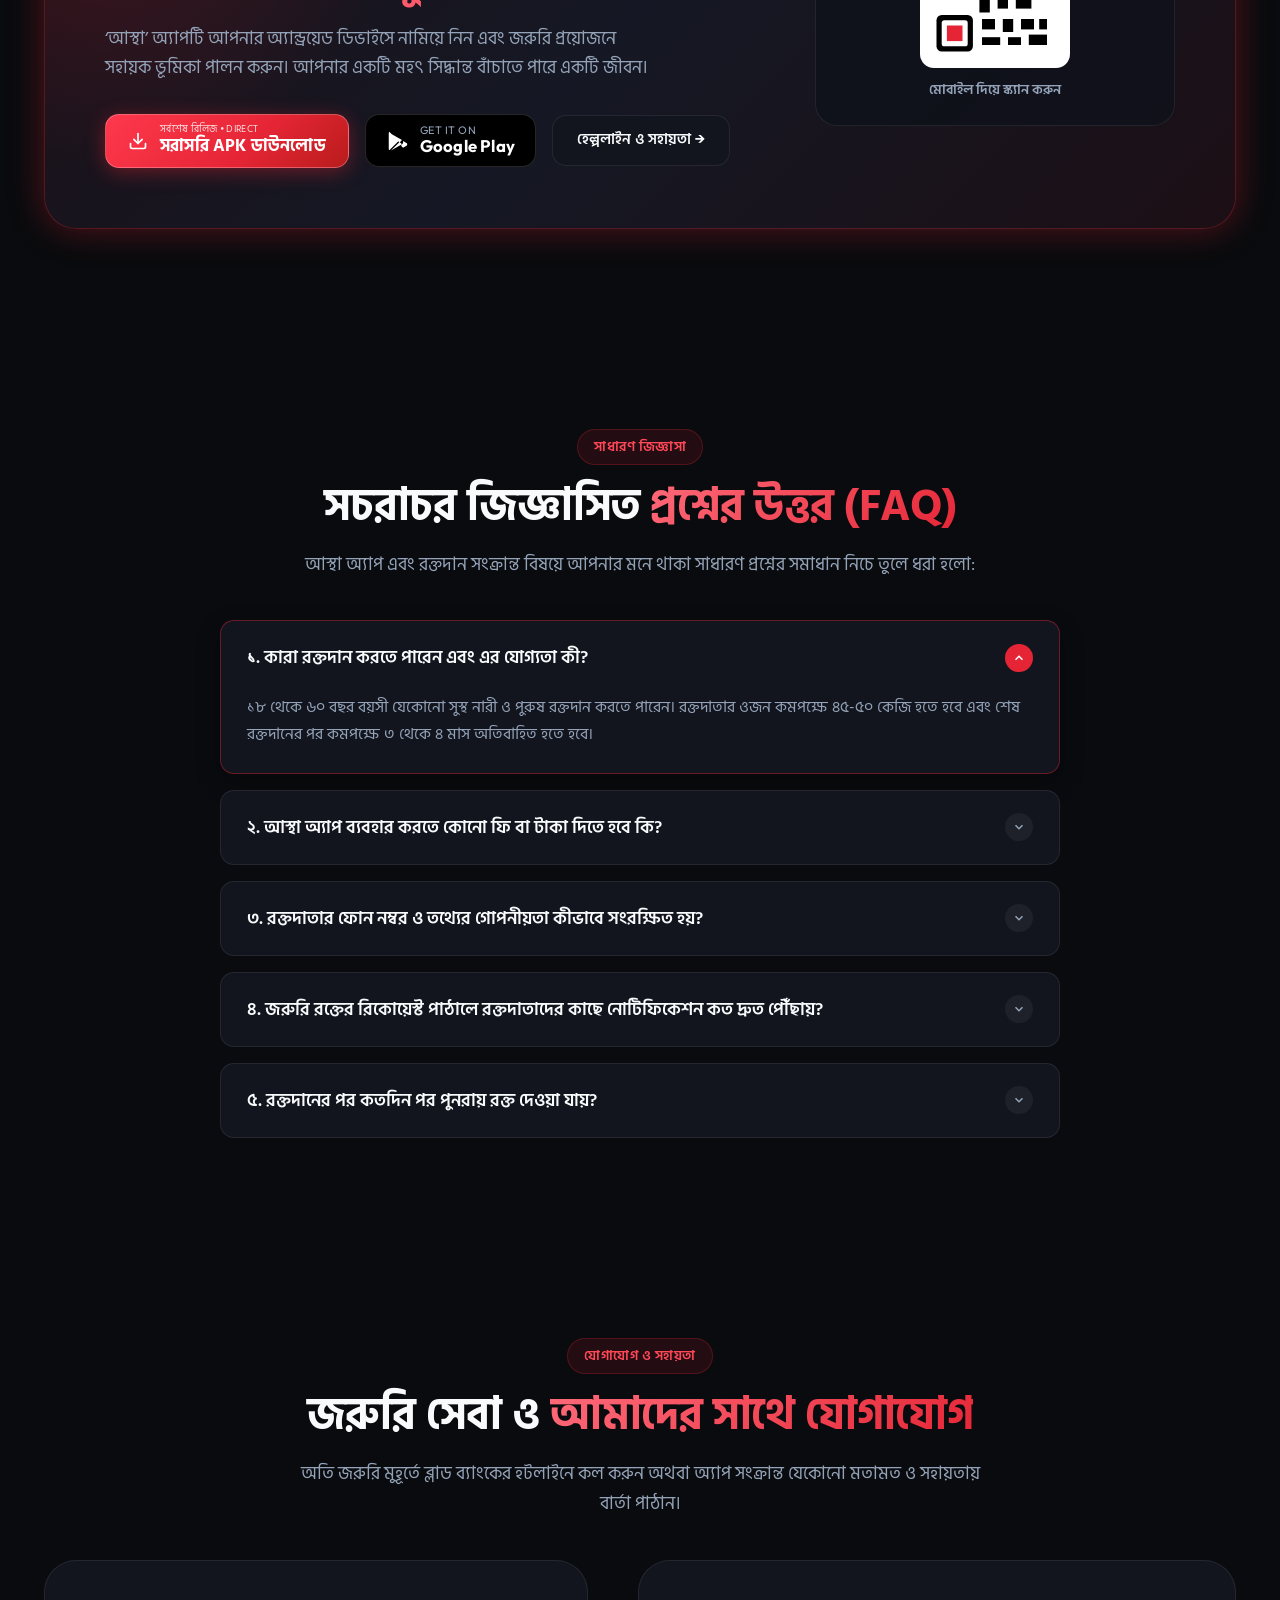
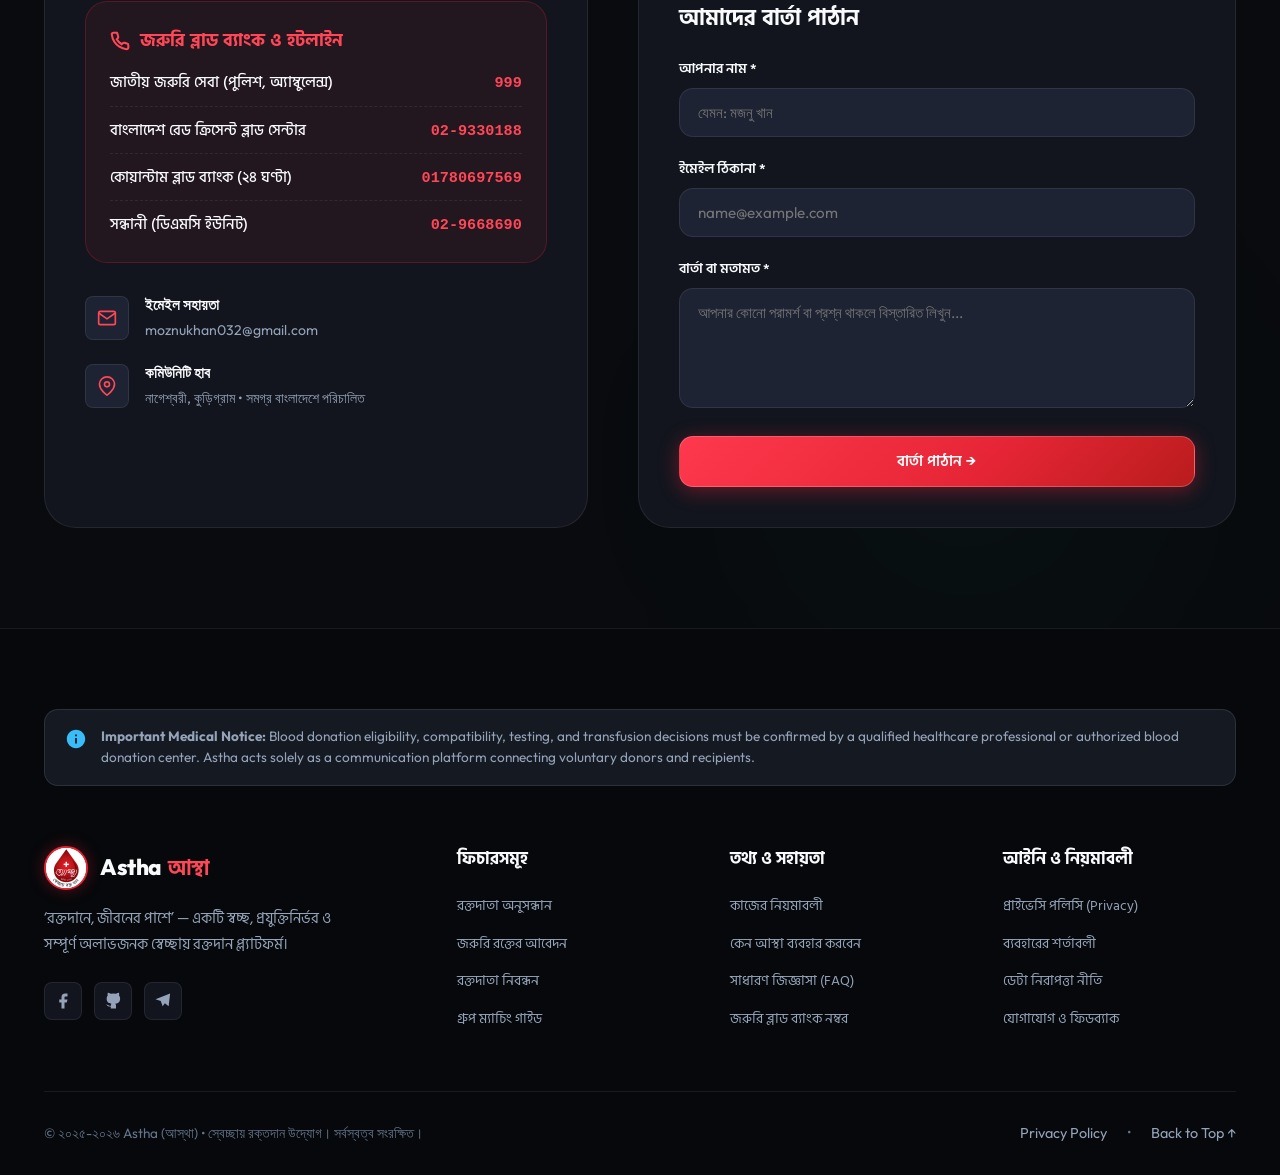
==== commit cf9de7b2: "fix: resolve mobile horizontal overflow/zoom issue and resize desktop download icons" ====
--- a/index.html
+++ b/index.html
@@ -86,7 +86,7 @@
     </ul>
     <div class="mobile-drawer-cta">
       <a href="https://github.com/mojnukhan/Astha/releases/latest/download/Astha.apk" class="btn-apk-download" style="width: 100%; justify-content: center;" aria-label="সরাসরি Astha APK ডাউনলোড করুন (Download Astha APK directly)">
-        <svg class="apk-icon" viewBox="0 0 24 24" fill="none" stroke="currentColor" stroke-width="2.2" stroke-linecap="round" stroke-linejoin="round">
+        <svg class="apk-icon" width="20" height="20" viewBox="0 0 24 24" fill="none" stroke="currentColor" stroke-width="2" stroke-linecap="round" stroke-linejoin="round">
           <path d="M21 15v4a2 2 0 0 1-2 2H5a2 2 0 0 1-2-2v-4"></path>
           <polyline points="7 10 12 15 17 10"></polyline>
           <line x1="12" y1="15" x2="12" y2="3"></line>
@@ -98,7 +98,7 @@
       </a>
 
       <a href="https://play.google.com/store/apps/details?id=com.astha.blood" target="_blank" rel="noopener noreferrer" class="btn-playstore" style="width: 100%; justify-content: center;" aria-label="Google Play Store থেকে Astha ডাউনলোড করুন (Open on Google Play Store)">
-        <svg class="playstore-icon" viewBox="0 0 24 24" fill="currentColor">
+        <svg class="playstore-icon" width="22" height="22" viewBox="0 0 24 24" fill="currentColor">
           <path d="M3.609 1.814L13.792 12 3.61 22.186a2.38 2.38 0 0 1-.61-1.637V3.451c0-.624.23-1.206.609-1.637zm11.24 11.24l2.58 2.58-12.01 6.84 9.43-9.42zm2.58-2.108l-2.58 2.58-9.43-9.42 12.01 6.84zm1.196 1.183l3.68 2.09a1.69 1.69 0 0 1 0 2.962l-3.68 2.09-2.22-2.22 2.22-2.922z"/>
         </svg>
         <div>
@@ -134,7 +134,7 @@
         <div class="hero-actions">
           <!-- Button 1: Direct APK Download -->
           <a href="https://github.com/mojnukhan/Astha/releases/latest/download/Astha.apk" class="btn-apk-download" id="heroApkBtn" aria-label="সরাসরি Astha APK ডাউনলোড করুন (Download latest Astha APK directly from GitHub Releases)">
-            <svg class="apk-icon" viewBox="0 0 24 24" fill="none" stroke="currentColor" stroke-width="2.2" stroke-linecap="round" stroke-linejoin="round">
+            <svg class="apk-icon" width="20" height="20" viewBox="0 0 24 24" fill="none" stroke="currentColor" stroke-width="2" stroke-linecap="round" stroke-linejoin="round">
               <path d="M21 15v4a2 2 0 0 1-2 2H5a2 2 0 0 1-2-2v-4"></path>
               <polyline points="7 10 12 15 17 10"></polyline>
               <line x1="12" y1="15" x2="12" y2="3"></line>
@@ -147,7 +147,7 @@
 
           <!-- Button 2: Google Play Store -->
           <a href="https://play.google.com/store/apps/details?id=com.astha.blood" target="_blank" rel="noopener noreferrer" class="btn-playstore" id="heroPlayBtn" aria-label="Google Play Store থেকে Astha ডাউনলোড করুন (Open Astha on Google Play Store in a new tab)">
-            <svg class="playstore-icon" viewBox="0 0 24 24" fill="currentColor">
+            <svg class="playstore-icon" width="22" height="22" viewBox="0 0 24 24" fill="currentColor">
               <path d="M3.609 1.814L13.792 12 3.61 22.186a2.38 2.38 0 0 1-.61-1.637V3.451c0-.624.23-1.206.609-1.637zm11.24 11.24l2.58 2.58-12.01 6.84 9.43-9.42zm2.58-2.108l-2.58 2.58-9.43-9.42 12.01 6.84zm1.196 1.183l3.68 2.09a1.69 1.69 0 0 1 0 2.962l-3.68 2.09-2.22-2.22 2.22-2.922z"/>
             </svg>
             <div>
@@ -809,7 +809,7 @@
             <div class="cta-buttons">
               <!-- Direct APK Download Button -->
               <a href="https://github.com/mojnukhan/Astha/releases/latest/download/Astha.apk" class="btn-apk-download" aria-label="সরাসরি Astha APK ডাউনলোড করুন (Download latest Astha APK directly from GitHub Releases)">
-                <svg class="apk-icon" viewBox="0 0 24 24" fill="none" stroke="currentColor" stroke-width="2.2" stroke-linecap="round" stroke-linejoin="round">
+                <svg class="apk-icon" width="20" height="20" viewBox="0 0 24 24" fill="none" stroke="currentColor" stroke-width="2" stroke-linecap="round" stroke-linejoin="round">
                   <path d="M21 15v4a2 2 0 0 1-2 2H5a2 2 0 0 1-2-2v-4"></path>
                   <polyline points="7 10 12 15 17 10"></polyline>
                   <line x1="12" y1="15" x2="12" y2="3"></line>
@@ -822,7 +822,7 @@
 
               <!-- Google Play Button -->
               <a href="https://play.google.com/store/apps/details?id=com.astha.blood" target="_blank" rel="noopener noreferrer" class="btn-playstore" aria-label="Google Play Store থেকে Astha অ্যাপ ডাউনলোড করুন (Open on Google Play Store in a new tab)">
-                <svg class="playstore-icon" viewBox="0 0 24 24" fill="currentColor">
+                <svg class="playstore-icon" width="22" height="22" viewBox="0 0 24 24" fill="currentColor">
                   <path d="M3.609 1.814L13.792 12 3.61 22.186a2.38 2.38 0 0 1-.61-1.637V3.451c0-.624.23-1.206.609-1.637zm11.24 11.24l2.58 2.58-12.01 6.84 9.43-9.42zm2.58-2.108l-2.58 2.58-9.43-9.42 12.01 6.84zm1.196 1.183l3.68 2.09a1.69 1.69 0 0 1 0 2.962l-3.68 2.09-2.22-2.22 2.22-2.922z"/>
                 </svg>
                 <div>
--- a/css/style.css
+++ b/css/style.css
@@ -61,6 +61,9 @@
   scroll-behavior: smooth;
   font-size: 16px;
   color-scheme: dark;
+  overflow-x: hidden;
+  max-width: 100%;
+  width: 100%;
 }
 
 body {
@@ -69,6 +72,8 @@
   color: var(--text-main);
   line-height: 1.6;
   overflow-x: hidden;
+  max-width: 100%;
+  width: 100%;
   position: relative;
   -webkit-font-smoothing: antialiased;
 }
@@ -455,8 +460,8 @@
 }
 
 .playstore-icon {
-  width: 28px;
-  height: 28px;
+  width: 22px;
+  height: 22px;
   flex-shrink: 0;
 }
 
@@ -501,8 +506,8 @@
 }
 
 .apk-icon {
-  width: 28px;
-  height: 28px;
+  width: 20px;
+  height: 20px;
   flex-shrink: 0;
 }
 
@@ -876,6 +881,8 @@
   align-items: center;
   justify-content: space-between;
   margin-bottom: 24px;
+  flex-wrap: wrap;
+  gap: 12px;
 }
 
 .feature-icon-wrapper {
@@ -916,6 +923,8 @@
   display: flex;
   align-items: baseline;
   gap: 8px;
+  flex-wrap: wrap;
+  word-break: break-word;
 }
 
 .feature-title-bn {
@@ -1913,7 +1922,7 @@
 @media (max-width: 1024px) {
   .hero-grid {
     grid-template-columns: 1fr;
-    gap: 50px;
+    gap: 40px;
     text-align: center;
   }
 
@@ -1930,14 +1939,6 @@
     justify-content: center;
   }
 
-  .floating-badge-1 {
-    left: 0;
-  }
-
-  .floating-badge-2 {
-    right: 0;
-  }
-
   .features-grid {
     grid-template-columns: 1fr;
   }
@@ -1983,6 +1984,14 @@
 }
 
 @media (max-width: 768px) {
+  .bg-ambient {
+    display: none !important;
+  }
+
+  .container {
+    padding: 0 16px;
+  }
+
   .nav-links, .nav-cta .btn {
     display: none;
   }
@@ -1992,7 +2001,48 @@
   }
 
   .section {
-    padding: 70px 0;
+    padding: 60px 0;
+  }
+
+  .hero-section {
+    padding-top: 110px;
+    padding-bottom: 50px;
+  }
+
+  .hero-title {
+    font-size: 2.1rem;
+  }
+
+  .hero-visual {
+    width: 100%;
+    max-width: 100%;
+    overflow: hidden;
+  }
+
+  .phone-mockup-wrapper {
+    max-width: 280px;
+    margin: 0 auto;
+    position: relative;
+  }
+
+  .phone-glow-ring {
+    width: 260px;
+    height: 260px;
+  }
+
+  /* Prevent floating badges from extending past the viewport */
+  .floating-badge {
+    position: static !important;
+    left: auto !important;
+    right: auto !important;
+    top: auto !important;
+    bottom: auto !important;
+    margin: 10px auto !important;
+    width: 100% !important;
+    max-width: 280px !important;
+    transform: none !important;
+    animation: none !important;
+    box-sizing: border-box;
   }
 
   .why-grid {
@@ -2004,11 +2054,11 @@
   }
 
   .matrix-card {
-    padding: 24px 20px;
+    padding: 22px 14px;
   }
 
   .cta-banner {
-    padding: 36px 24px;
+    padding: 32px 18px;
   }
 
   .footer-grid {
@@ -2016,20 +2066,32 @@
   }
 
   .policy-card {
-    padding: 30px 20px;
+    padding: 24px 16px;
   }
 
   .gallery-nav-row {
-    grid-template-columns: repeat(2, 1fr);
-  }
-}
-
-@media (max-width: 640px) {
+    grid-template-columns: repeat(3, 1fr);
+  }
+
+  .showcase-display {
+    padding: 24px 14px;
+  }
+}
+
+@media (max-width: 576px) {
+  .hero-title {
+    font-size: 1.85rem;
+  }
+
+  .section-title {
+    font-size: 1.6rem;
+  }
+
   .hero-actions, .cta-buttons {
     flex-direction: column;
     align-items: stretch;
     width: 100%;
-    gap: 14px;
+    gap: 12px;
   }
 
   .btn-apk-download,
@@ -2038,7 +2100,78 @@
   .cta-buttons .btn-secondary {
     width: 100%;
     justify-content: center;
-    padding: 14px 20px;
-  }
-}
-
+    padding: 12px 16px;
+    box-sizing: border-box;
+  }
+
+  .hero-stats {
+    flex-wrap: wrap;
+    gap: 12px;
+  }
+
+  .stat-item {
+    flex: 1 1 30%;
+    text-align: center;
+  }
+
+  .stat-divider {
+    display: none;
+  }
+
+  .screenshots-tabs {
+    gap: 6px;
+  }
+
+  .screenshot-tab {
+    padding: 7px 12px;
+    font-size: 0.8rem;
+    flex: 1 1 calc(50% - 8px);
+    justify-content: center;
+    text-align: center;
+  }
+
+  .gallery-nav-row {
+    grid-template-columns: repeat(3, 1fr);
+    gap: 6px;
+  }
+
+  .gallery-thumb-img-box {
+    height: 60px;
+  }
+
+  .gallery-thumb-label {
+    font-size: 0.7rem;
+  }
+
+  .blood-selector-row {
+    display: grid !important;
+    grid-template-columns: repeat(4, 1fr) !important;
+    gap: 8px !important;
+    width: 100% !important;
+  }
+
+  .blood-btn {
+    width: 100% !important;
+    height: 48px !important;
+    font-size: 1rem !important;
+  }
+
+  .qr-box-wrapper {
+    display: none;
+  }
+
+  .helpline-item {
+    flex-direction: column;
+    align-items: flex-start;
+    gap: 4px;
+  }
+
+  .helpline-number {
+    font-size: 1rem;
+  }
+
+  .contact-info-card, .contact-form-card {
+    padding: 24px 16px;
+  }
+}
+
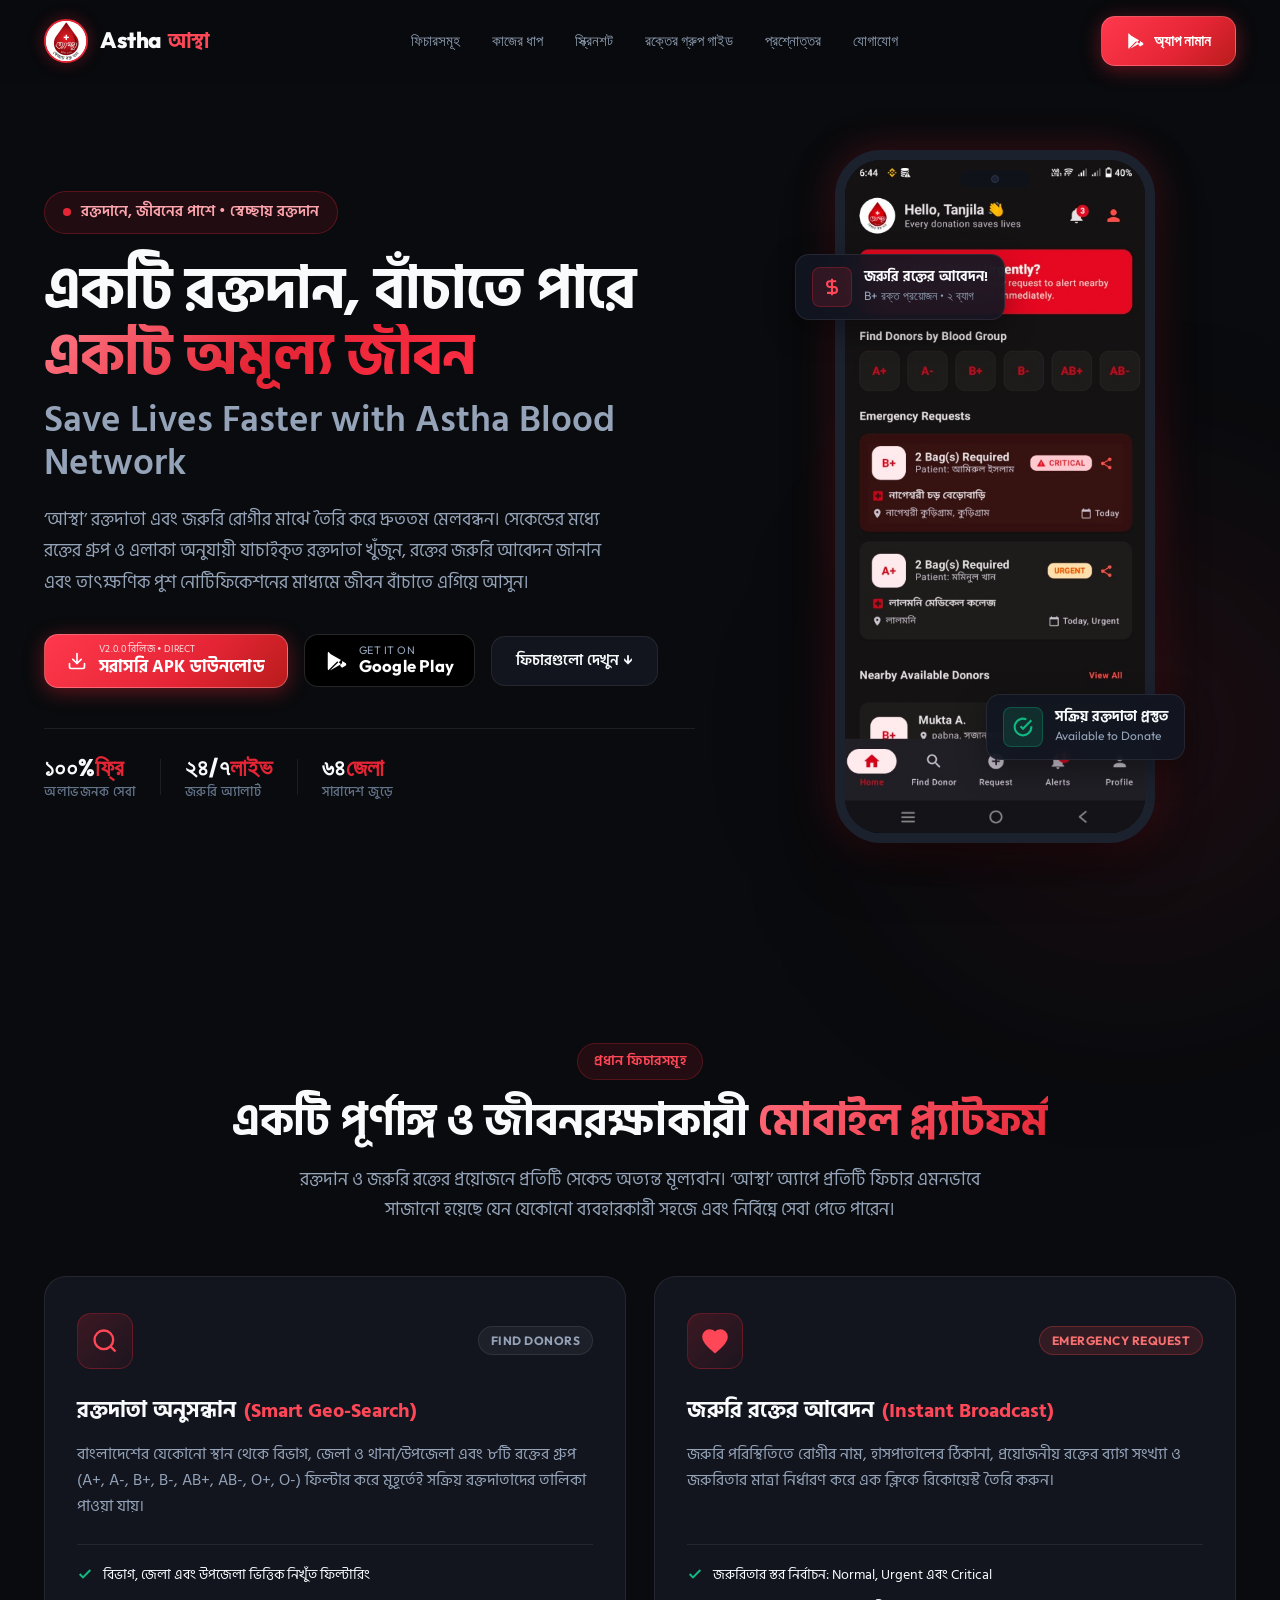
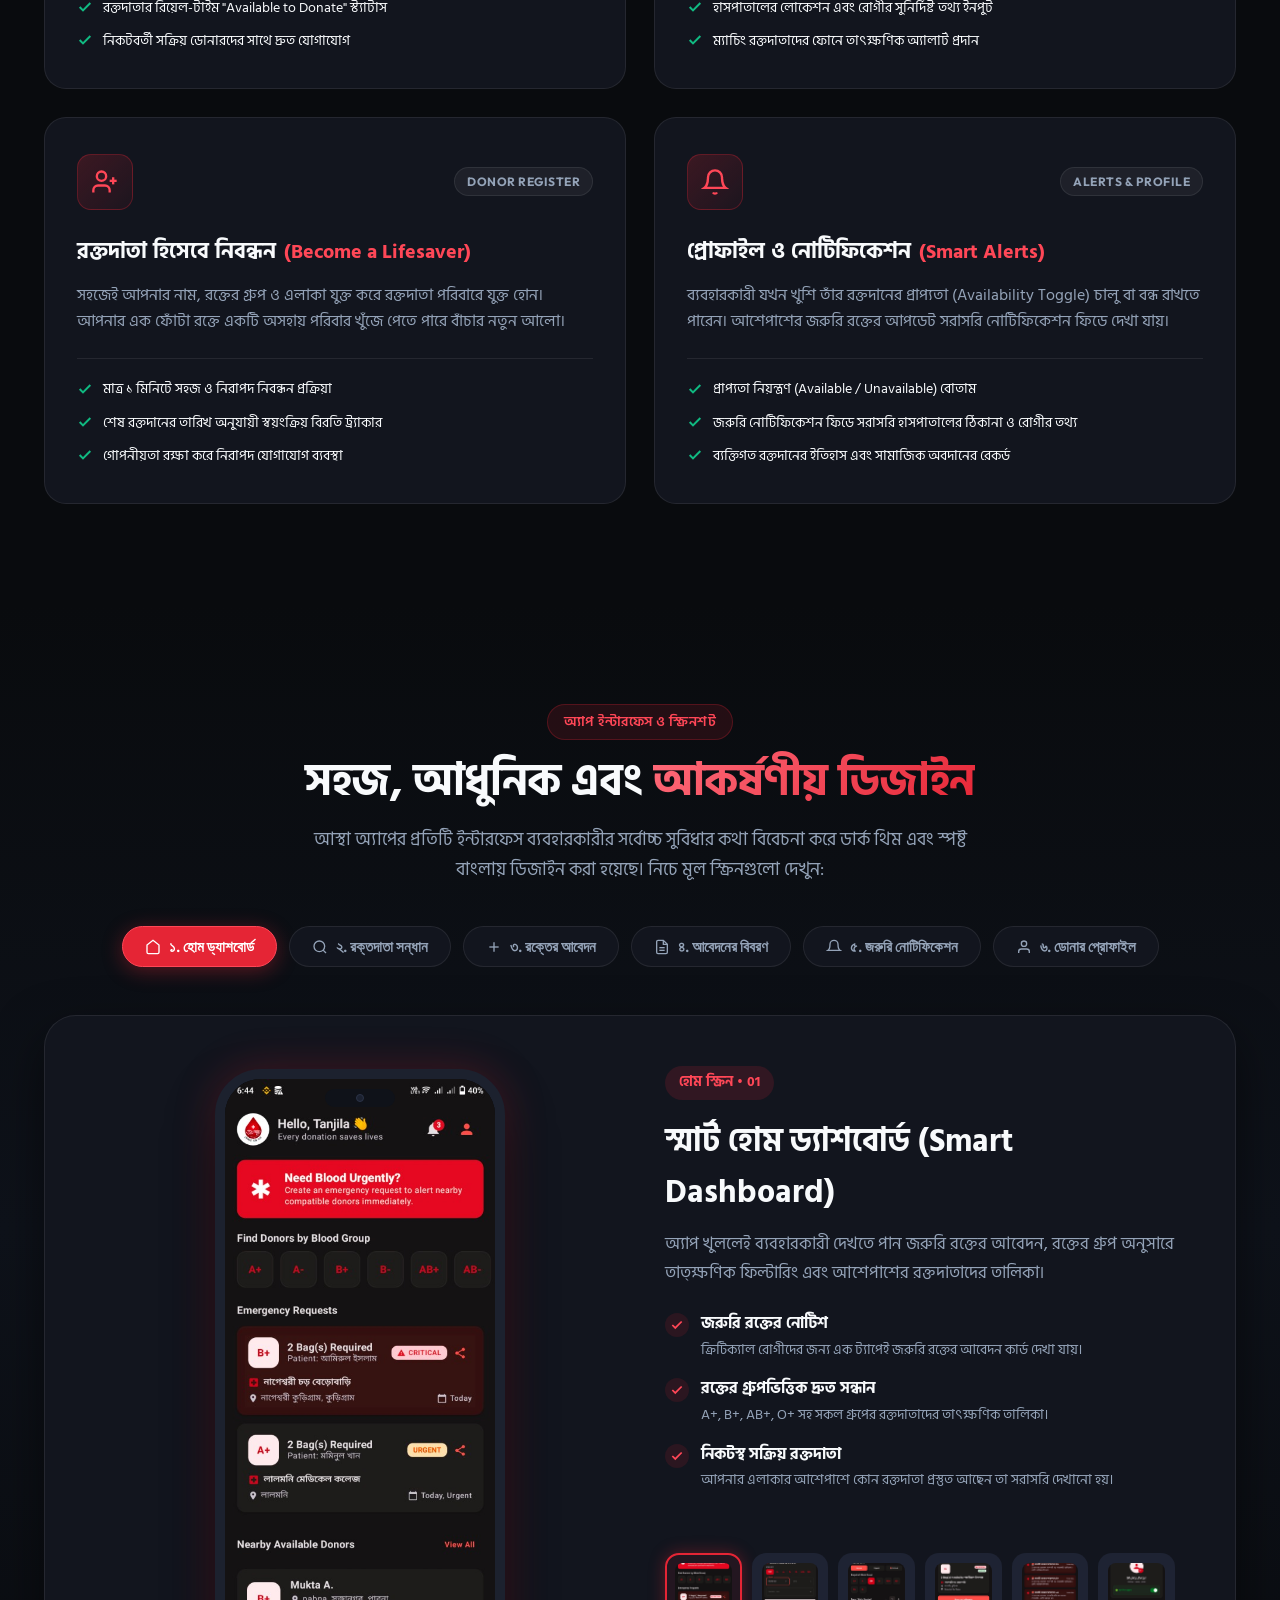
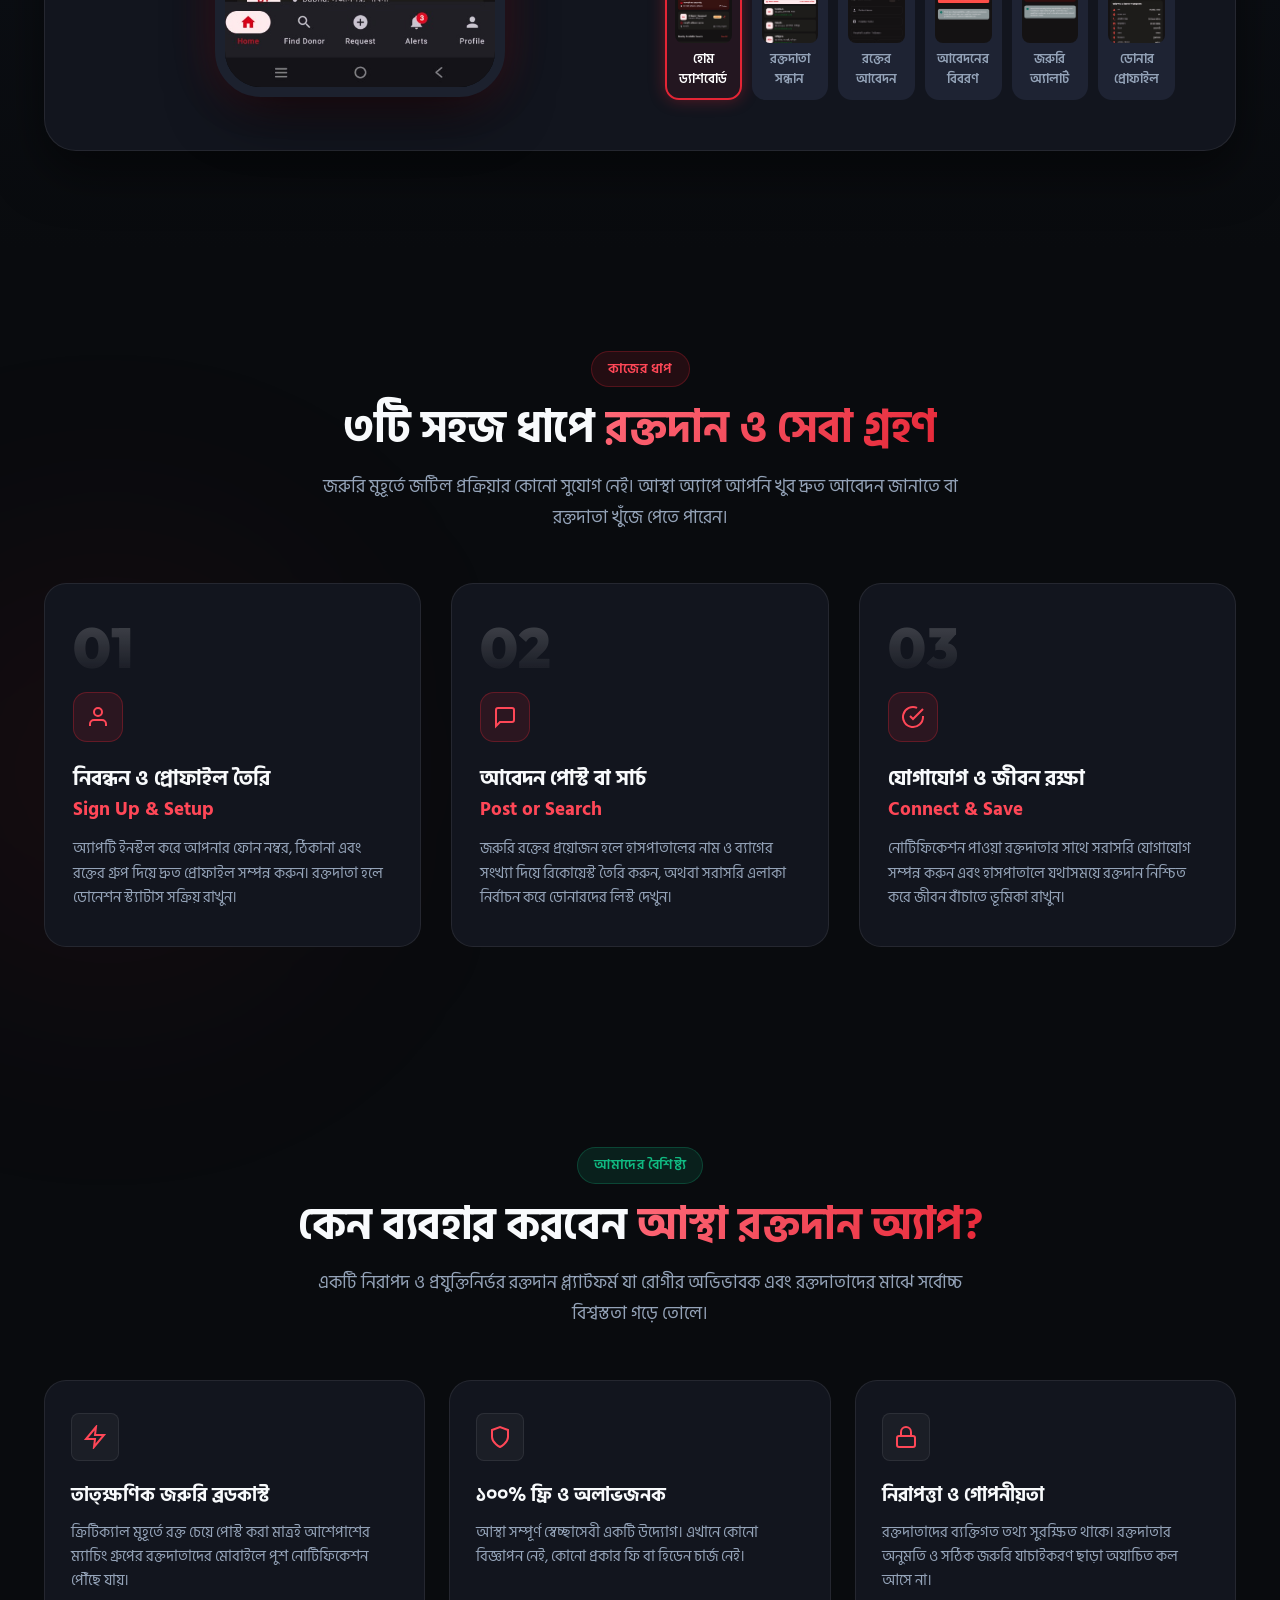
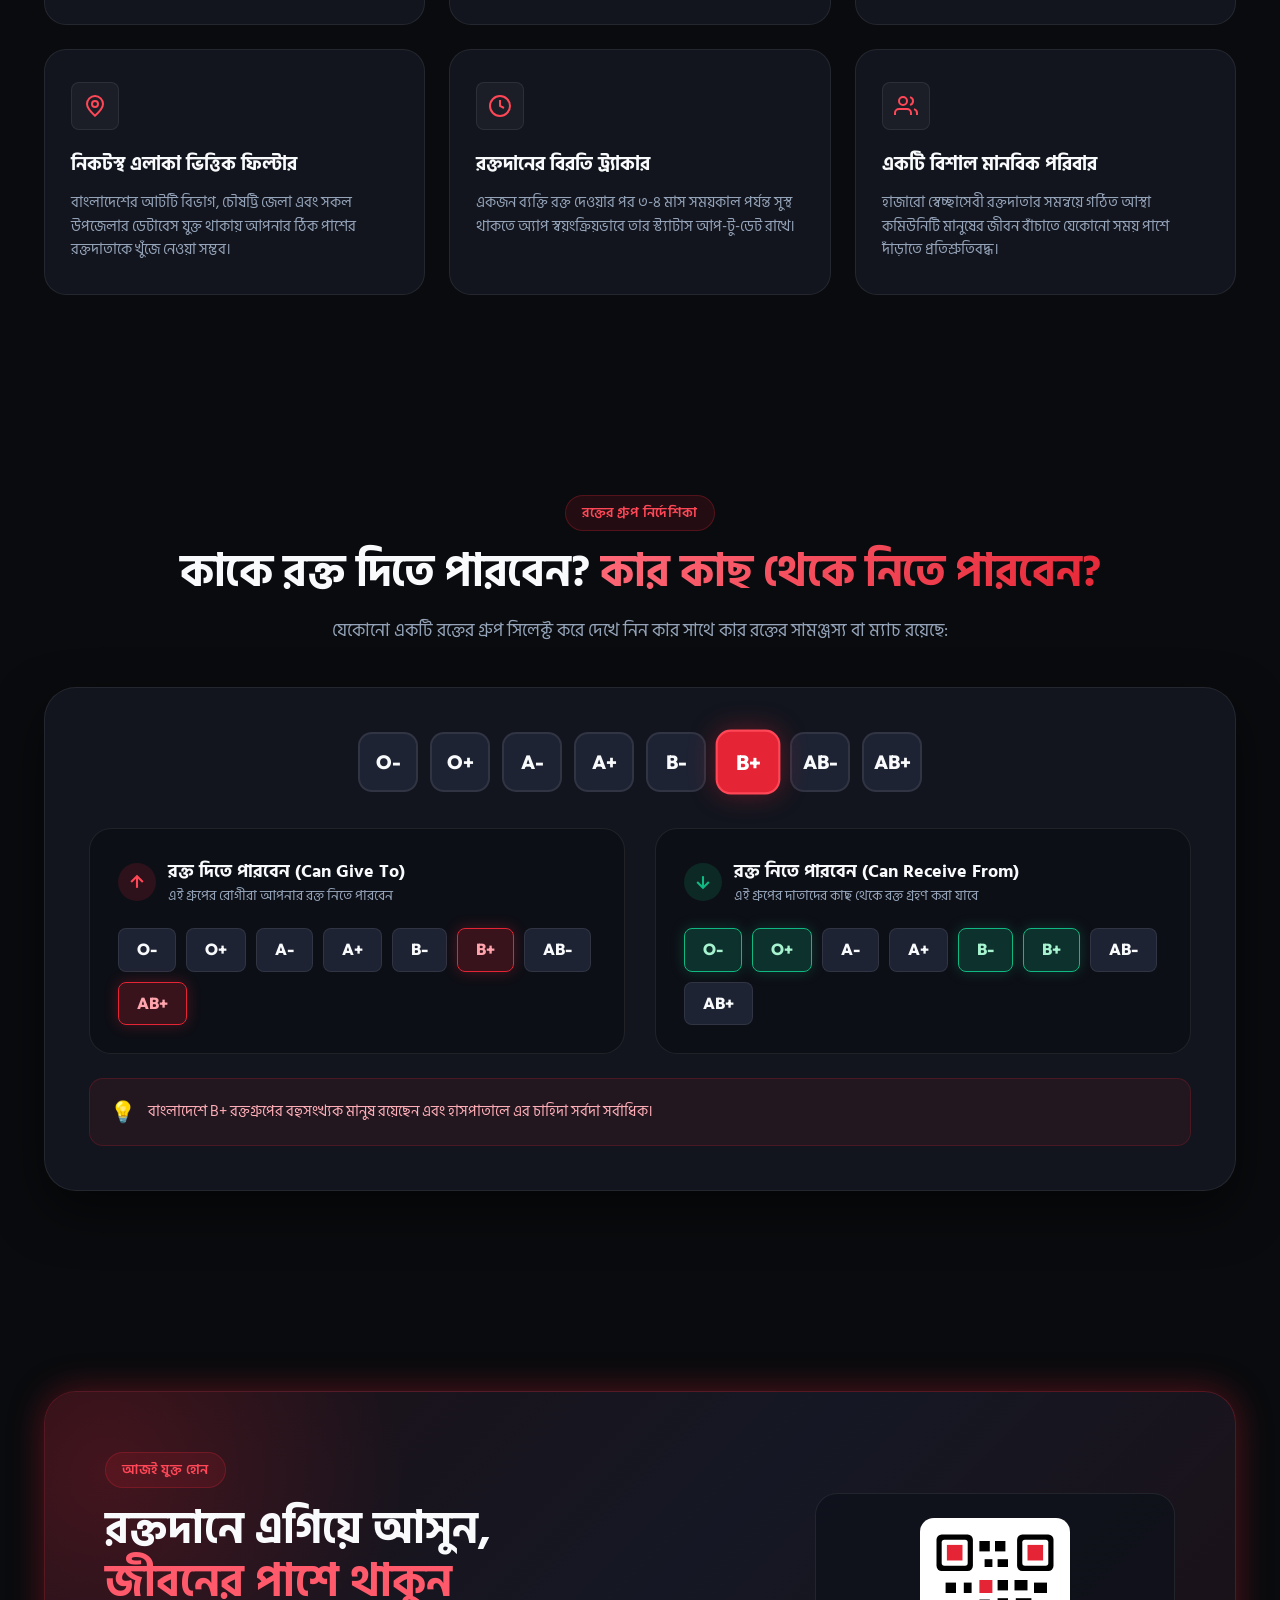
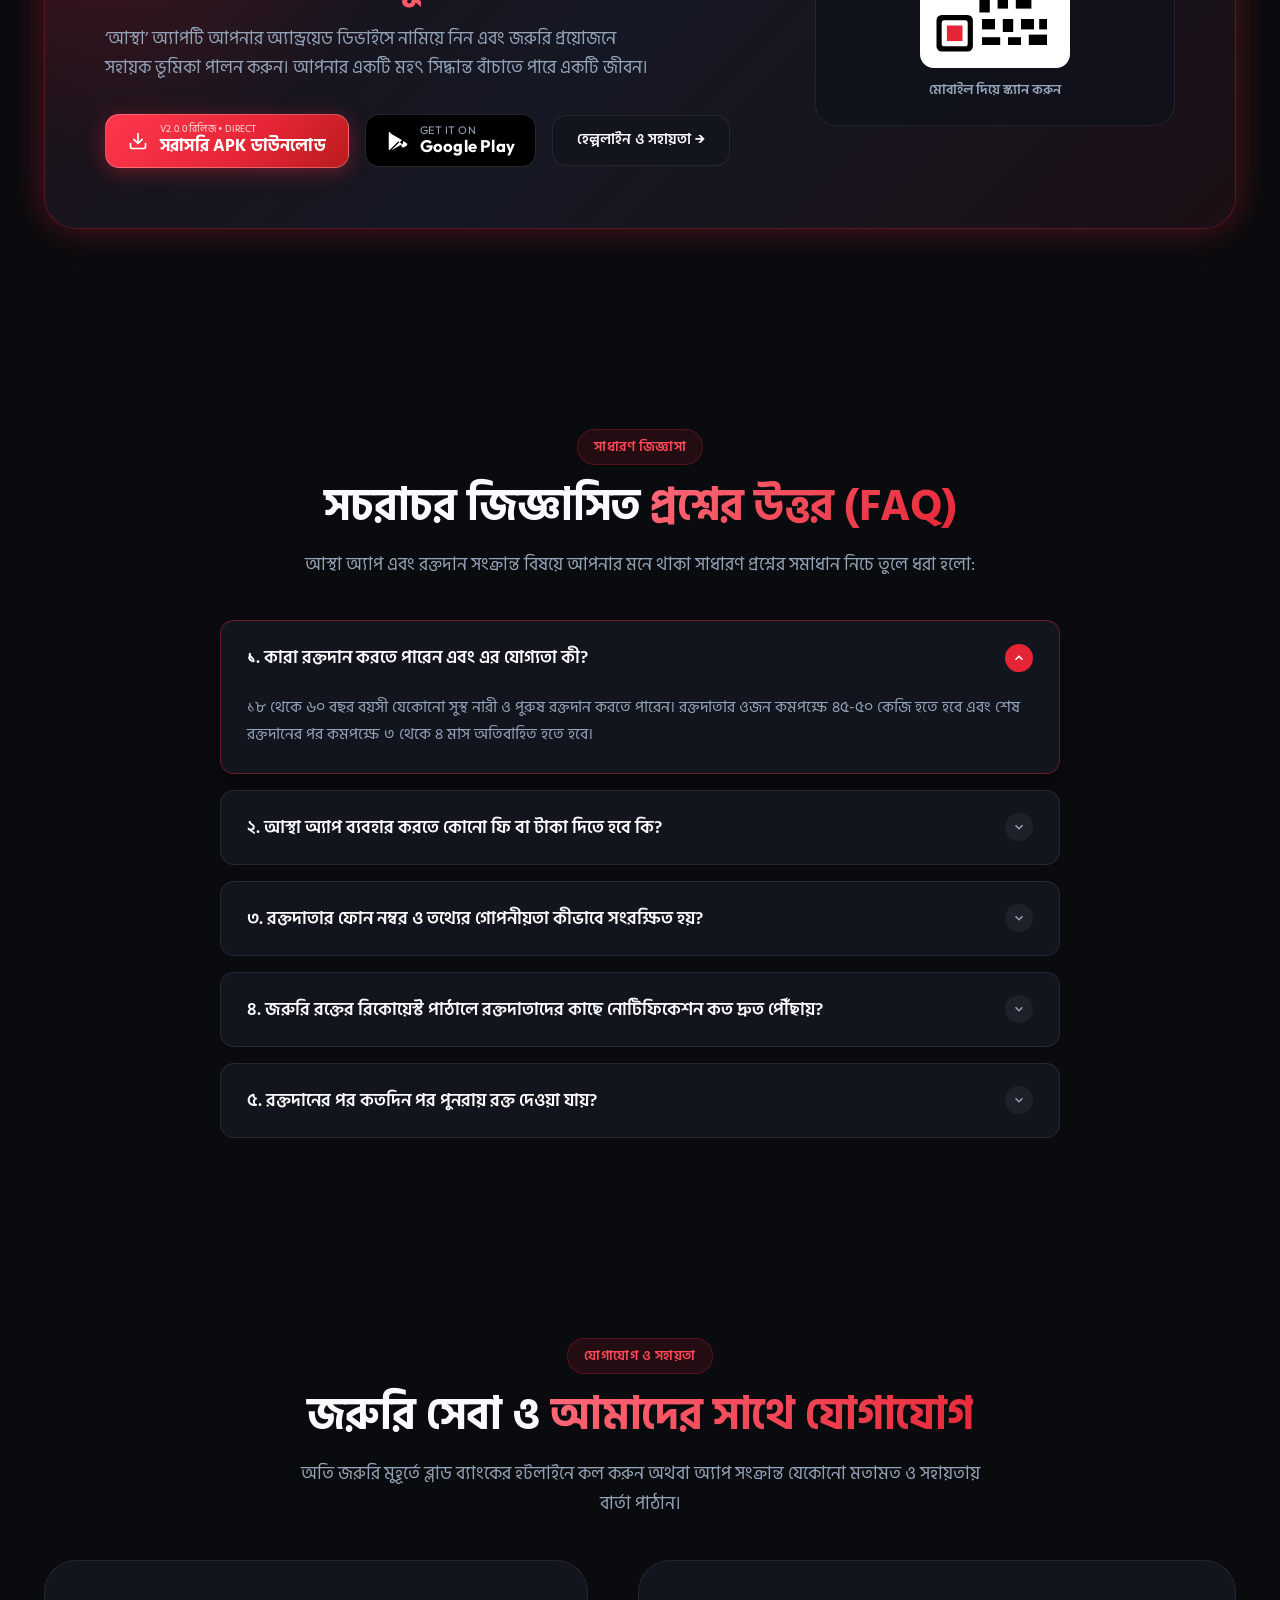
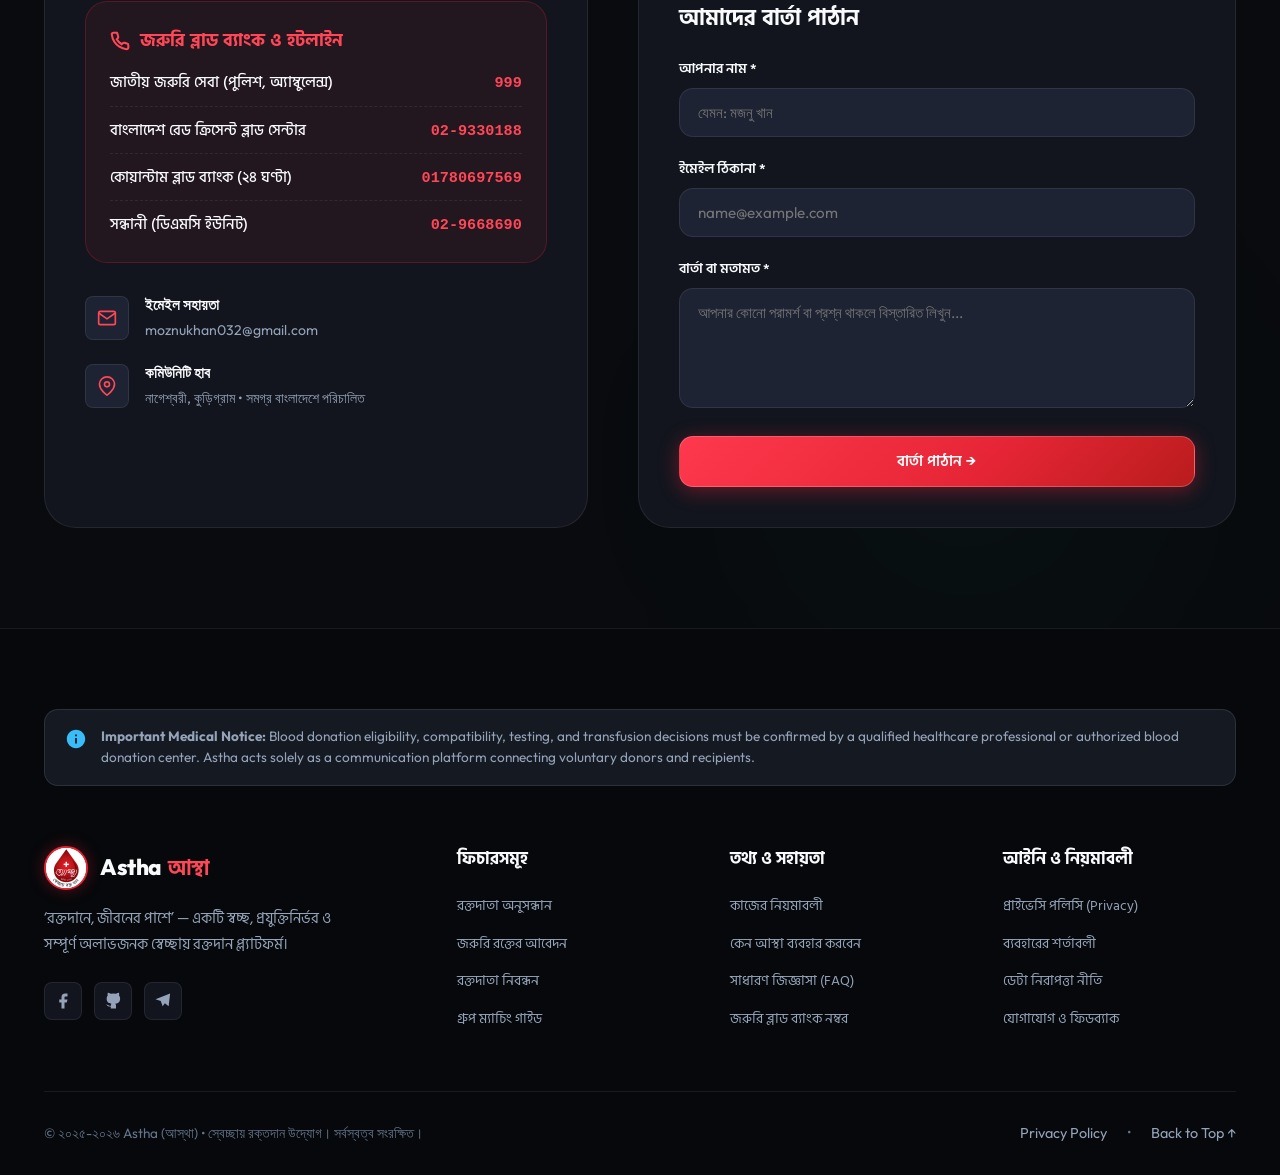
==== commit 2ee80846: "chore: update direct APK download URL to v2.0.0 release" ====
--- a/index.html
+++ b/index.html
@@ -85,14 +85,14 @@
       <li><a href="./privacy.html" class="mobile-nav-link"><span>প্রাইভেসি পলিসি (Privacy Policy)</span> <span>&rarr;</span></a></li>
     </ul>
     <div class="mobile-drawer-cta">
-      <a href="https://github.com/mojnukhan/Astha/releases/latest/download/Astha.apk" class="btn-apk-download" style="width: 100%; justify-content: center;" aria-label="সরাসরি Astha APK ডাউনলোড করুন (Download Astha APK directly)">
+      <a href="https://github.com/mojnukhan/Astha/releases/download/v2.0.0/Astha.-.Blood.Donation.apk" class="btn-apk-download" style="width: 100%; justify-content: center;" aria-label="সরাসরি Astha APK v2.0.0 ডাউনলোড করুন (Download Astha APK directly)">
         <svg class="apk-icon" width="20" height="20" viewBox="0 0 24 24" fill="none" stroke="currentColor" stroke-width="2" stroke-linecap="round" stroke-linejoin="round">
           <path d="M21 15v4a2 2 0 0 1-2 2H5a2 2 0 0 1-2-2v-4"></path>
           <polyline points="7 10 12 15 17 10"></polyline>
           <line x1="12" y1="15" x2="12" y2="3"></line>
         </svg>
         <div>
-          <span class="btn-sub bn-font">Direct Download</span>
+          <span class="btn-sub bn-font">v2.0.0 Direct Download</span>
           <span class="btn-main bn-font">সরাসরি APK ডাউনলোড</span>
         </div>
       </a>
@@ -133,14 +133,14 @@
         <!-- CTA Buttons -->
         <div class="hero-actions">
           <!-- Button 1: Direct APK Download -->
-          <a href="https://github.com/mojnukhan/Astha/releases/latest/download/Astha.apk" class="btn-apk-download" id="heroApkBtn" aria-label="সরাসরি Astha APK ডাউনলোড করুন (Download latest Astha APK directly from GitHub Releases)">
+          <a href="https://github.com/mojnukhan/Astha/releases/download/v2.0.0/Astha.-.Blood.Donation.apk" class="btn-apk-download" id="heroApkBtn" aria-label="সরাসরি Astha APK v2.0.0 ডাউনলোড করুন (Download Astha APK from GitHub Releases)">
             <svg class="apk-icon" width="20" height="20" viewBox="0 0 24 24" fill="none" stroke="currentColor" stroke-width="2" stroke-linecap="round" stroke-linejoin="round">
               <path d="M21 15v4a2 2 0 0 1-2 2H5a2 2 0 0 1-2-2v-4"></path>
               <polyline points="7 10 12 15 17 10"></polyline>
               <line x1="12" y1="15" x2="12" y2="3"></line>
             </svg>
             <div>
-              <span class="btn-sub bn-font">সর্বশেষ রিলিজ • Direct</span>
+              <span class="btn-sub bn-font">v2.0.0 রিলিজ • Direct</span>
               <span class="btn-main bn-font">সরাসরি APK ডাউনলোড</span>
             </div>
           </a>
@@ -808,14 +808,14 @@
             </p>
             <div class="cta-buttons">
               <!-- Direct APK Download Button -->
-              <a href="https://github.com/mojnukhan/Astha/releases/latest/download/Astha.apk" class="btn-apk-download" aria-label="সরাসরি Astha APK ডাউনলোড করুন (Download latest Astha APK directly from GitHub Releases)">
+              <a href="https://github.com/mojnukhan/Astha/releases/download/v2.0.0/Astha.-.Blood.Donation.apk" class="btn-apk-download" aria-label="সরাসরি Astha APK v2.0.0 ডাউনলোড করুন (Download Astha APK from GitHub Releases)">
                 <svg class="apk-icon" width="20" height="20" viewBox="0 0 24 24" fill="none" stroke="currentColor" stroke-width="2" stroke-linecap="round" stroke-linejoin="round">
                   <path d="M21 15v4a2 2 0 0 1-2 2H5a2 2 0 0 1-2-2v-4"></path>
                   <polyline points="7 10 12 15 17 10"></polyline>
                   <line x1="12" y1="15" x2="12" y2="3"></line>
                 </svg>
                 <div>
-                  <span class="btn-sub bn-font">সর্বশেষ রিলিজ • Direct</span>
+                  <span class="btn-sub bn-font">v2.0.0 রিলিজ • Direct</span>
                   <span class="btn-main bn-font">সরাসরি APK ডাউনলোড</span>
                 </div>
               </a>
